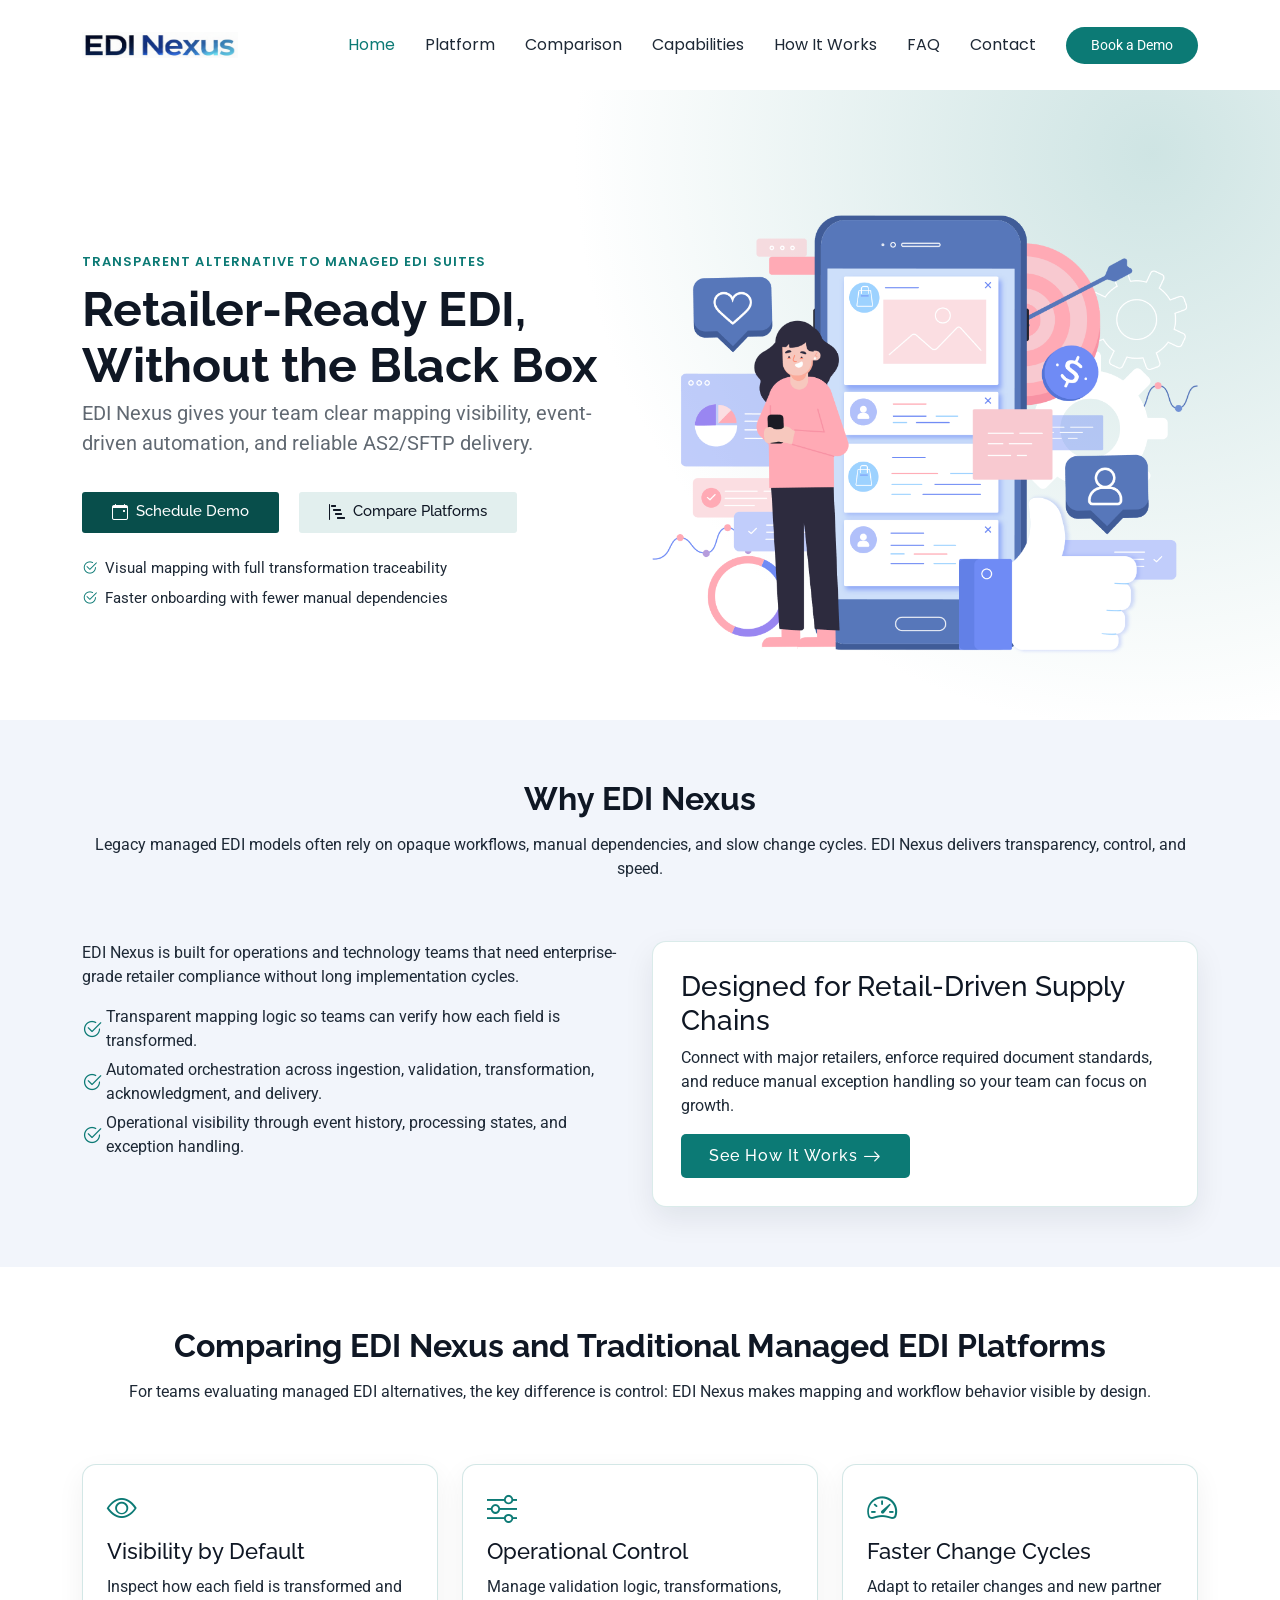
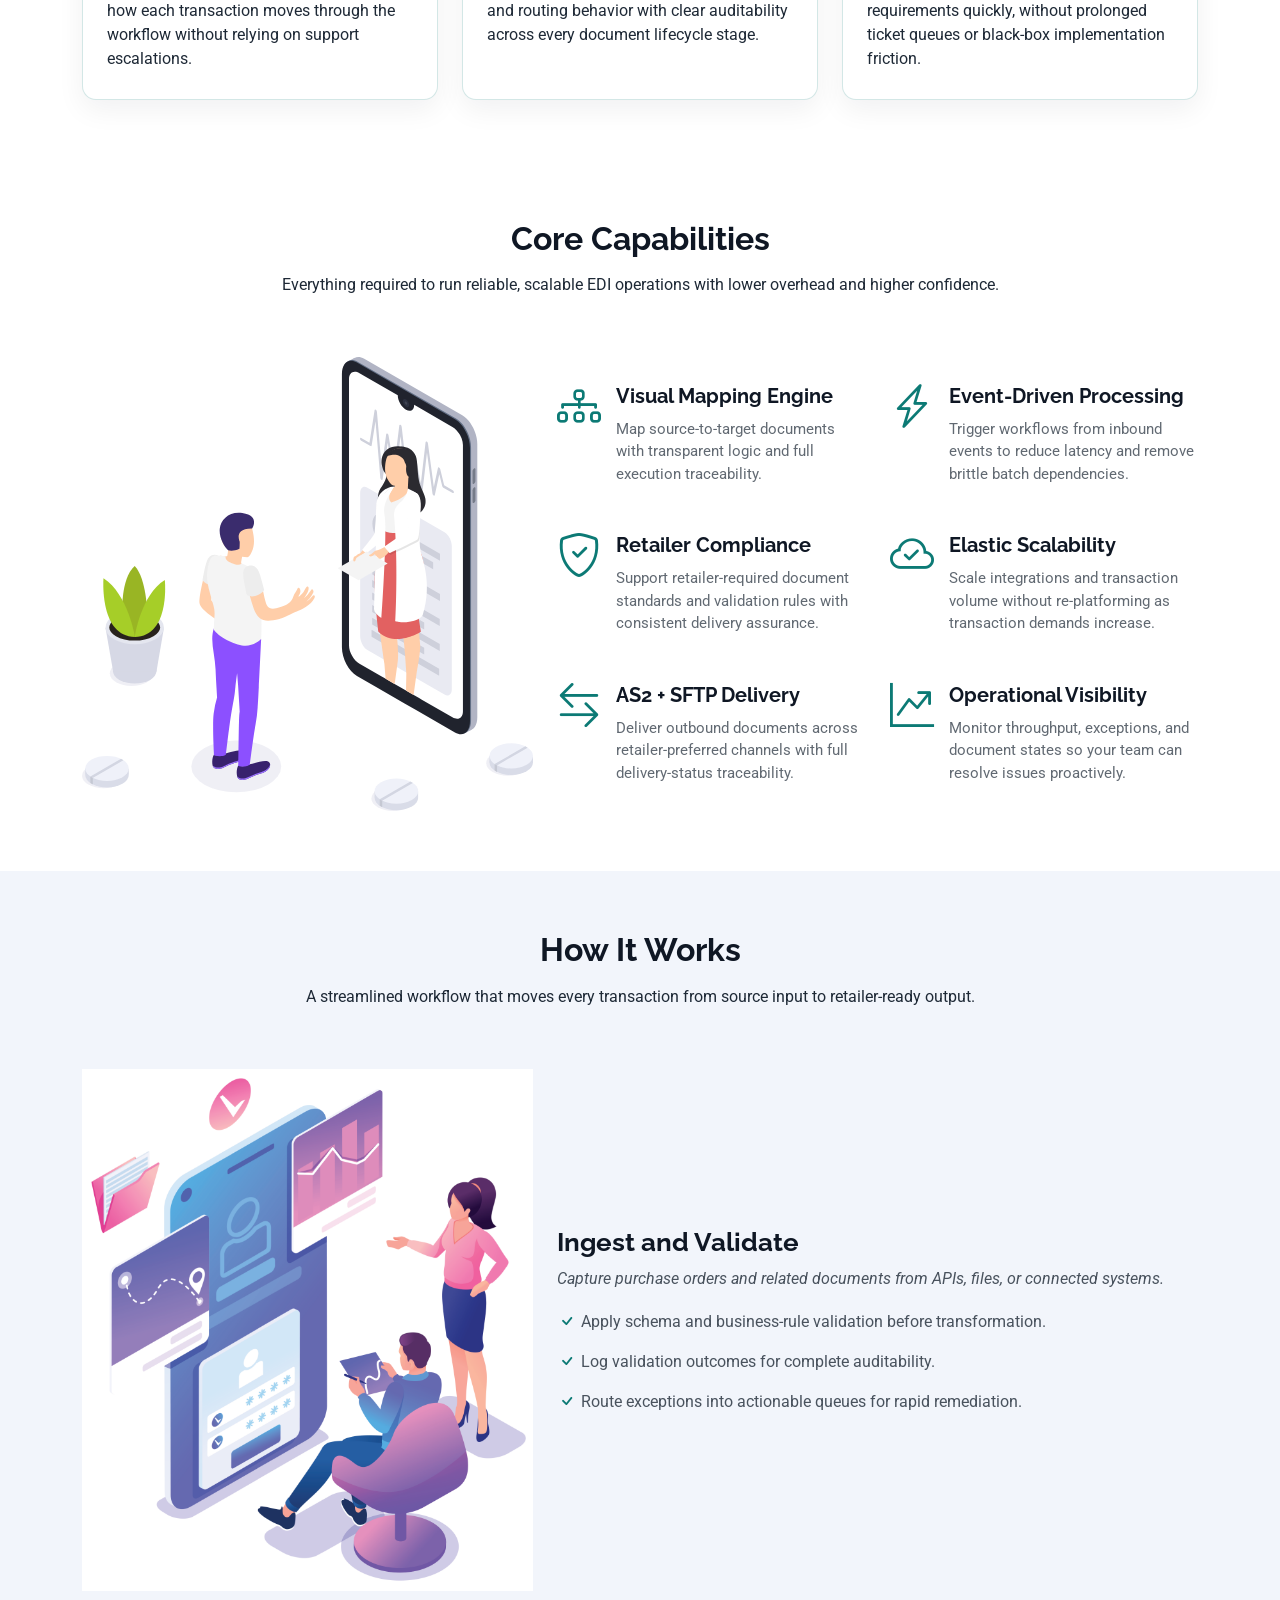
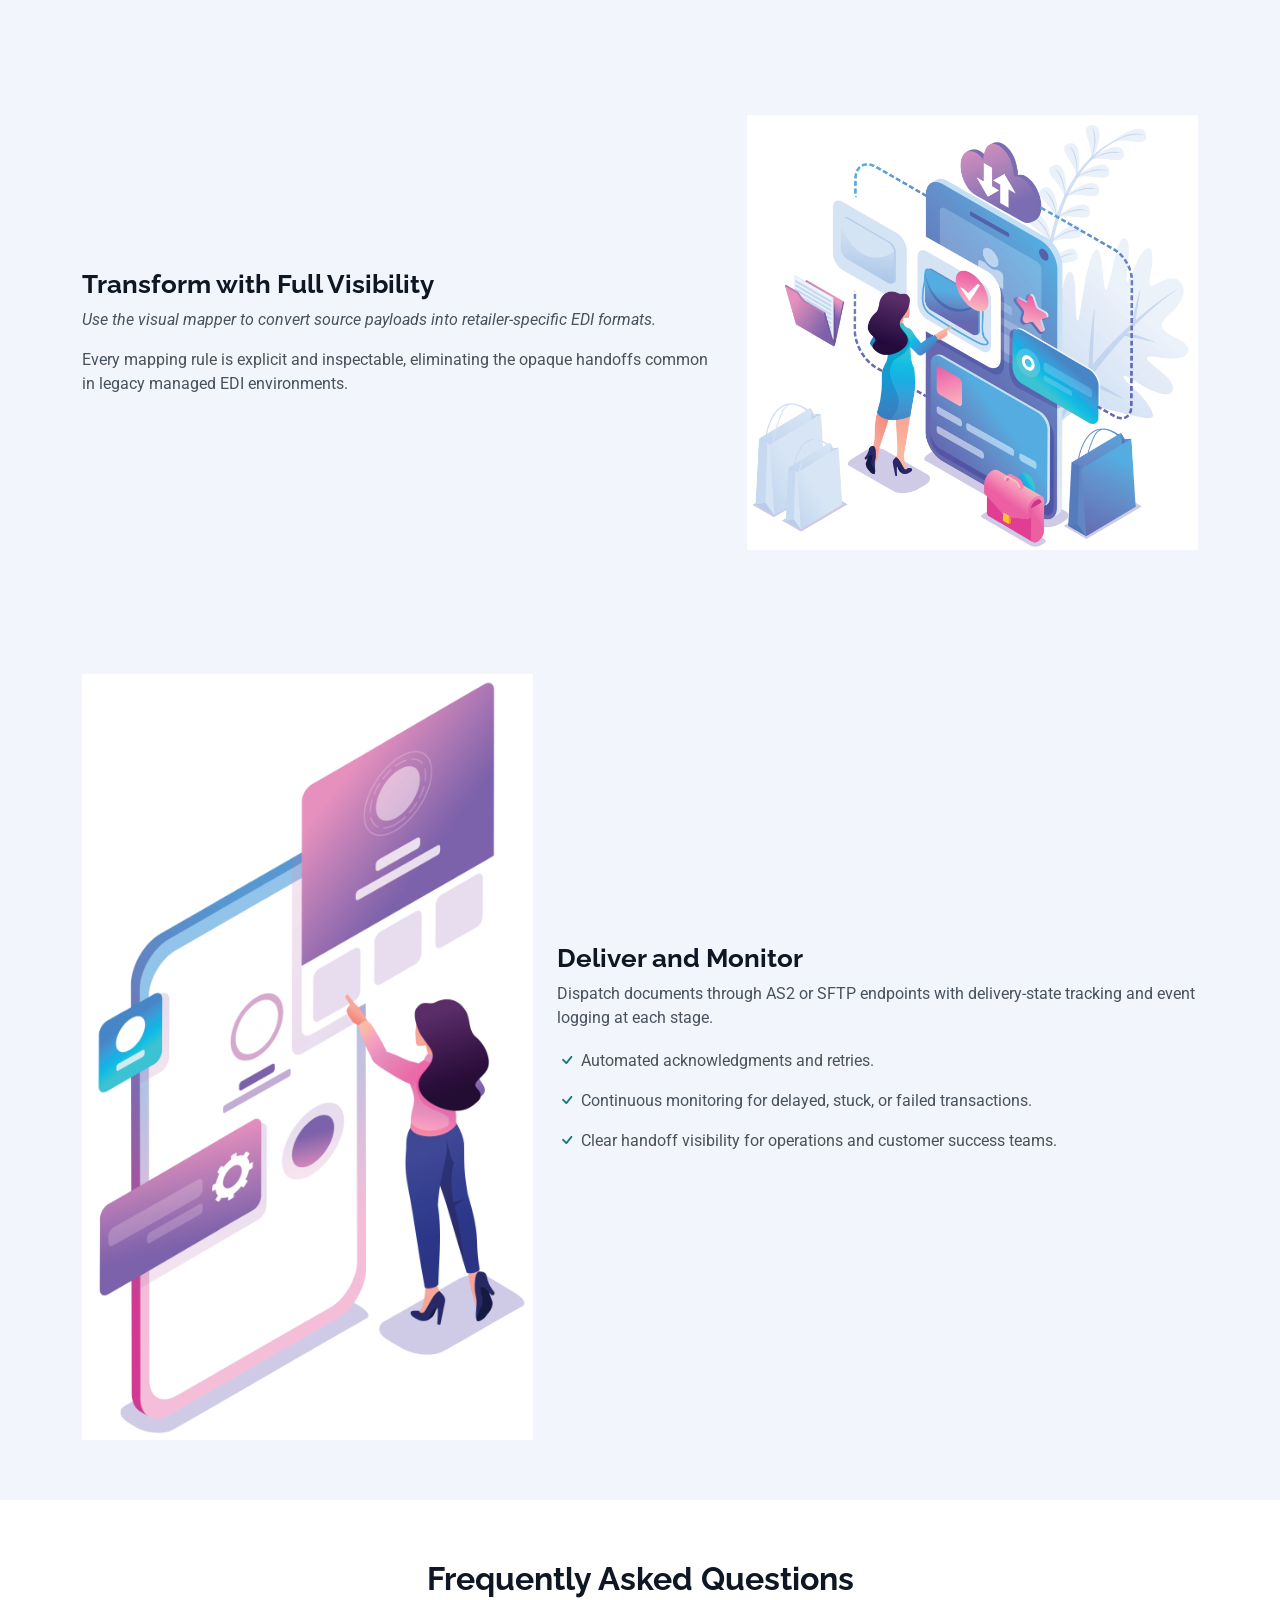
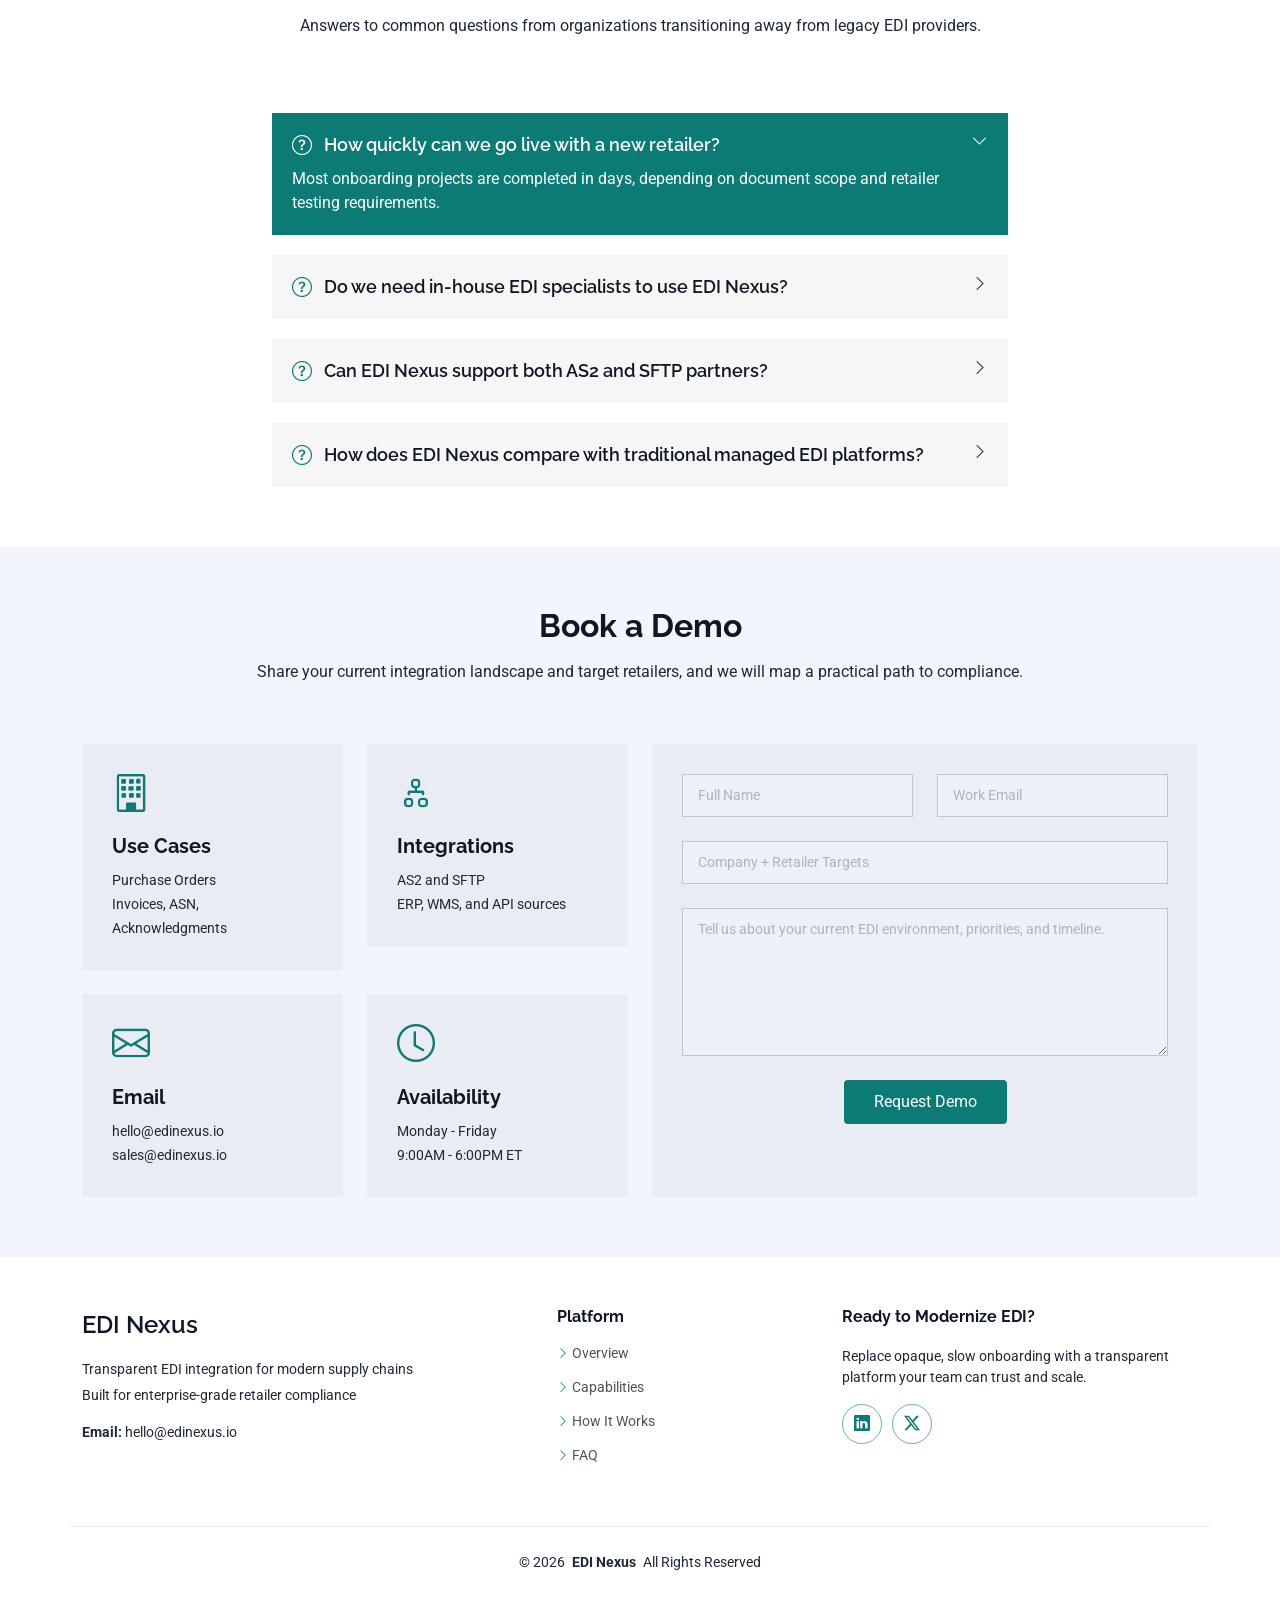
==== index.html @ 025ec258 "init" ====
<!DOCTYPE html>
<html lang="en">

<head>
  <meta charset="utf-8">
  <meta content="width=device-width, initial-scale=1.0" name="viewport">
  <title>EDI Nexus | Transparent EDI Integration Platform</title>
  <meta name="description" content="EDI Nexus is a transparent, event-driven EDI integration platform for teams that need visibility, control, and faster retailer compliance.">
  <meta name="robots" content="index,follow">
  <link rel="canonical" href="https://www.edinexus.io/">
  <link rel="alternate" hreflang="en-US" href="https://www.edinexus.io/">
  <meta name="keywords" content="managed EDI alternative, EDI integration platform, retailer compliance, AS2, SFTP, visual mapping, supply chain automation">
  <meta name="author" content="EDI Nexus">
  <meta property="og:url" content="https://www.edinexus.io/">
  <meta property="og:site_name" content="EDI Nexus">
  <meta property="og:title" content="EDI Nexus | Transparent EDI Integration Platform">
  <meta property="og:description" content="Automate purchase orders, invoices, and acknowledgments with visual mapping, event-driven orchestration, and operational visibility.">
  <meta property="og:type" content="website">
  <meta property="og:locale" content="en_US">
  <meta property="og:image" content="https://www.edinexus.io/assets/img/hero-img.png">
  <meta name="twitter:card" content="summary_large_image">
  <meta name="twitter:title" content="EDI Nexus | Transparent EDI Integration Platform">
  <meta name="twitter:description" content="A transparent, event-driven EDI platform for teams comparing alternatives to managed EDI suites.">
  <meta name="twitter:image" content="https://www.edinexus.io/assets/img/hero-img.png">
  <meta name="theme-color" content="#0c7a75">

  <link href="assets/img/favicon.png" rel="icon">
  <link href="assets/img/apple-touch-icon.png" rel="apple-touch-icon">

  <link href="https://fonts.googleapis.com" rel="preconnect">
  <link href="https://fonts.gstatic.com" rel="preconnect" crossorigin>
  <link href="https://fonts.googleapis.com/css2?family=Roboto:wght@300;400;500;700;900&family=Poppins:wght@400;500;600;700&family=Raleway:wght@500;600;700;800&display=swap" rel="stylesheet">

  <link href="assets/vendor/bootstrap/css/bootstrap.min.css" rel="stylesheet">
  <link href="assets/vendor/bootstrap-icons/bootstrap-icons.css" rel="stylesheet">
  <link href="assets/vendor/aos/aos.css" rel="stylesheet">
  <link href="assets/css/main.css" rel="stylesheet">

  <script type="application/ld+json">
    {
      "@context": "https://schema.org",
      "@graph": [
        {
          "@type": "Organization",
          "@id": "https://www.edinexus.io/#organization",
          "name": "EDI Nexus",
          "url": "https://www.edinexus.io/",
          "logo": "https://www.edinexus.io/assets/img/logo.png"
        },
        {
          "@type": "WebSite",
          "@id": "https://www.edinexus.io/#website",
          "url": "https://www.edinexus.io/",
          "name": "EDI Nexus",
          "publisher": {
            "@id": "https://www.edinexus.io/#organization"
          }
        },
        {
      "@type": "SoftwareApplication",
      "@id": "https://www.edinexus.io/#software",
      "name": "EDI Nexus",
      "applicationCategory": "BusinessApplication",
      "operatingSystem": "Web",
      "description": "A transparent, event-driven EDI integration platform for retailer compliance and supply chain automation.",
      "featureList": [
        "Visual mapping engine",
        "AS2 and SFTP delivery",
        "Event-driven orchestration",
        "Retailer-ready integrations"
      ],
      "url": "https://www.edinexus.io/",
      "publisher": {
        "@id": "https://www.edinexus.io/#organization"
      }
        },
        {
          "@type": "FAQPage",
          "@id": "https://www.edinexus.io/#faq",
          "mainEntity": [
            {
              "@type": "Question",
              "name": "How quickly can we go live with a new retailer?",
              "acceptedAnswer": {
                "@type": "Answer",
                "text": "Most onboarding projects are completed in days, depending on document scope and retailer testing requirements."
              }
            },
            {
              "@type": "Question",
              "name": "Do we need in-house EDI specialists to use EDI Nexus?",
              "acceptedAnswer": {
                "@type": "Answer",
                "text": "No. The visual mapping and workflow model are designed so operations, engineering, and integration teams can collaborate without deep expertise in legacy EDI tooling."
              }
            },
            {
              "@type": "Question",
              "name": "Can EDI Nexus support both AS2 and SFTP partners?",
              "acceptedAnswer": {
                "@type": "Answer",
                "text": "Yes. EDI Nexus supports AS2 and SFTP delivery patterns and provides end-to-end status visibility across transport channels."
              }
            },
            {
              "@type": "Question",
              "name": "How does EDI Nexus compare with traditional managed EDI platforms?",
              "acceptedAnswer": {
                "@type": "Answer",
                "text": "Teams evaluating alternatives to managed EDI suites choose EDI Nexus when they need transparent mapping logic, event-level workflow visibility, and faster operational control."
              }
            }
          ]
        }
      ]
    }
  </script>
</head>

<body class="index-page">

  <header id="header" class="header d-flex align-items-center sticky-top">
    <div class="container-fluid container-xl position-relative d-flex align-items-center">
      <a href="index.html" class="logo d-flex align-items-center me-auto" aria-label="EDI Nexus home">
        <span class="brand-mark" aria-hidden="true">
          <img src="assets/img/logo.png" alt="EDI Nexus logo">
        </span>
        <span class="sitename visually-hidden">EDI Nexus</span>
      </a>

      <nav id="navmenu" class="navmenu" aria-label="Primary navigation">
        <ul>
          <li><a href="#hero" class="active">Home</a></li>
          <li><a href="#about">Platform</a></li>
          <li><a href="#comparison">Comparison</a></li>
          <li><a href="#features">Capabilities</a></li>
          <li><a href="#feature-details">How It Works</a></li>
          <li><a href="#faq">FAQ</a></li>
          <li><a href="#contact">Contact</a></li>
        </ul>
        <i class="mobile-nav-toggle d-xl-none bi bi-list"></i>
      </nav>

      <a class="btn-getstarted" href="#contact">Book a Demo</a>
    </div>
  </header>

  <main class="main">

    <section id="hero" class="hero section">
      <div class="container">
        <div class="row gy-4 align-items-center">
          <div class="col-lg-6 order-lg-last hero-img" data-aos="zoom-out" data-aos-delay="100">
            <img src="assets/img/hero-img.png" class="img-fluid animated" alt="Dashboard view of EDI integration workflows" fetchpriority="high" decoding="async">
          </div>
          <div class="col-lg-6 d-flex flex-column justify-content-center text-center text-md-start" data-aos="fade-in">
            <span class="hero-kicker">Transparent Alternative to Managed EDI Suites</span>
            <h1>Retailer-Ready EDI, Without the Black Box</h1>
            <p>EDI Nexus gives your team clear mapping visibility, event-driven automation, and reliable AS2/SFTP delivery.</p>
            <div class="d-flex mt-4 justify-content-center justify-content-md-start hero-cta-group">
              <a href="#contact" class="download-btn"><i class="bi bi-calendar-event"></i><span>Schedule Demo</span></a>
              <a href="#comparison" class="download-btn secondary-btn"><i class="bi bi-bar-chart-steps"></i><span>Compare Platforms</span></a>
            </div>
            <ul class="hero-proof mt-4">
              <li><i class="bi bi-check2-circle"></i> Visual mapping with full transformation traceability</li>
              <li><i class="bi bi-check2-circle"></i> Faster onboarding with fewer manual dependencies</li>
            </ul>
          </div>
        </div>
      </div>
    </section>

    <section id="about" class="about section light-background">
      <div class="container section-title" data-aos="fade-up">
        <h2>Why EDI Nexus</h2>
        <p>Legacy managed EDI models often rely on opaque workflows, manual dependencies, and slow change cycles. EDI Nexus delivers transparency, control, and speed.</p>
      </div>

      <div class="container">
        <div class="row gy-4">
          <div class="col-lg-6 content" data-aos="fade-up" data-aos-delay="100">
            <p>
              EDI Nexus is built for operations and technology teams that need enterprise-grade retailer compliance without long implementation cycles.
            </p>
            <ul>
              <li><i class="bi bi-check2-circle"></i> <span>Transparent mapping logic so teams can verify how each field is transformed.</span></li>
              <li><i class="bi bi-check2-circle"></i> <span>Automated orchestration across ingestion, validation, transformation, acknowledgment, and delivery.</span></li>
              <li><i class="bi bi-check2-circle"></i> <span>Operational visibility through event history, processing states, and exception handling.</span></li>
            </ul>
          </div>

          <div class="col-lg-6" data-aos="fade-up" data-aos-delay="200">
            <div class="about-card">
              <h3>Designed for Retail-Driven Supply Chains</h3>
              <p>Connect with major retailers, enforce required document standards, and reduce manual exception handling so your team can focus on growth.</p>
              <a href="#feature-details" class="read-more"><span>See How It Works</span><i class="bi bi-arrow-right"></i></a>
            </div>
          </div>
        </div>
      </div>
    </section>

    <section id="comparison" class="comparison section">
      <div class="container section-title" data-aos="fade-up">
        <h2>Comparing EDI Nexus and Traditional Managed EDI Platforms</h2>
        <p>For teams evaluating managed EDI alternatives, the key difference is control: EDI Nexus makes mapping and workflow behavior visible by design.</p>
      </div>

      <div class="container">
        <div class="row g-4">
          <div class="col-lg-4" data-aos="fade-up" data-aos-delay="100">
            <div class="comparison-card">
              <i class="bi bi-eye"></i>
              <h3>Visibility by Default</h3>
              <p>Inspect how each field is transformed and how each transaction moves through the workflow without relying on support escalations.</p>
            </div>
          </div>
          <div class="col-lg-4" data-aos="fade-up" data-aos-delay="200">
            <div class="comparison-card">
              <i class="bi bi-sliders"></i>
              <h3>Operational Control</h3>
              <p>Manage validation logic, transformations, and routing behavior with clear auditability across every document lifecycle stage.</p>
            </div>
          </div>
          <div class="col-lg-4" data-aos="fade-up" data-aos-delay="300">
            <div class="comparison-card">
              <i class="bi bi-speedometer2"></i>
              <h3>Faster Change Cycles</h3>
              <p>Adapt to retailer changes and new partner requirements quickly, without prolonged ticket queues or black-box implementation friction.</p>
            </div>
          </div>
        </div>
      </div>
    </section>

    <section id="features" class="features section">
      <div class="container section-title" data-aos="fade-up">
        <h2>Core Capabilities</h2>
        <p>Everything required to run reliable, scalable EDI operations with lower overhead and higher confidence.</p>
      </div>

      <div class="container">
        <div class="row gy-5">
          <div class="col-xl-5 d-flex align-items-center" data-aos="fade-up" data-aos-delay="100">
            <img src="assets/img/features.svg" class="img-fluid" alt="Illustration of connected EDI systems" loading="lazy" decoding="async">
          </div>

          <div class="col-xl-7 d-flex" data-aos="fade-up" data-aos-delay="200">
            <div class="row align-self-center gy-5">
              <div class="col-md-6 icon-box">
                <i class="bi bi-diagram-3"></i>
                <div>
                  <h4>Visual Mapping Engine</h4>
                  <p>Map source-to-target documents with transparent logic and full execution traceability.</p>
                </div>
              </div>

              <div class="col-md-6 icon-box">
                <i class="bi bi-lightning-charge"></i>
                <div>
                  <h4>Event-Driven Processing</h4>
                  <p>Trigger workflows from inbound events to reduce latency and remove brittle batch dependencies.</p>
                </div>
              </div>

              <div class="col-md-6 icon-box">
                <i class="bi bi-shield-check"></i>
                <div>
                  <h4>Retailer Compliance</h4>
                  <p>Support retailer-required document standards and validation rules with consistent delivery assurance.</p>
                </div>
              </div>

              <div class="col-md-6 icon-box">
                <i class="bi bi-cloud-check"></i>
                <div>
                  <h4>Elastic Scalability</h4>
                  <p>Scale integrations and transaction volume without re-platforming as transaction demands increase.</p>
                </div>
              </div>

              <div class="col-md-6 icon-box">
                <i class="bi bi-arrow-left-right"></i>
                <div>
                  <h4>AS2 + SFTP Delivery</h4>
                  <p>Deliver outbound documents across retailer-preferred channels with full delivery-status traceability.</p>
                </div>
              </div>

              <div class="col-md-6 icon-box">
                <i class="bi bi-graph-up-arrow"></i>
                <div>
                  <h4>Operational Visibility</h4>
                  <p>Monitor throughput, exceptions, and document states so your team can resolve issues proactively.</p>
                </div>
              </div>
            </div>
          </div>
        </div>
      </div>
    </section>

    <section id="feature-details" class="feature-details section light-background">
      <div class="container section-title" data-aos="fade-up">
        <h2>How It Works</h2>
        <p>A streamlined workflow that moves every transaction from source input to retailer-ready output.</p>
      </div>

      <div class="container">
        <div class="row gy-4 align-items-center features-item">
          <div class="col-md-5 d-flex align-items-center" data-aos="zoom-out" data-aos-delay="100">
            <img src="assets/img/features-1.png" class="img-fluid" alt="Data ingestion flow" loading="lazy" decoding="async">
          </div>
          <div class="col-md-7" data-aos="fade-up" data-aos-delay="100">
            <h3>Ingest and Validate</h3>
            <p class="fst-italic">Capture purchase orders and related documents from APIs, files, or connected systems.</p>
            <ul>
              <li><i class="bi bi-check"></i><span> Apply schema and business-rule validation before transformation.</span></li>
              <li><i class="bi bi-check"></i><span> Log validation outcomes for complete auditability.</span></li>
              <li><i class="bi bi-check"></i><span> Route exceptions into actionable queues for rapid remediation.</span></li>
            </ul>
          </div>
        </div>

        <div class="row gy-4 align-items-center features-item">
          <div class="col-md-5 order-1 order-md-2 d-flex align-items-center" data-aos="zoom-out" data-aos-delay="200">
            <img src="assets/img/features-2.png" class="img-fluid" alt="Visual document mapping" loading="lazy" decoding="async">
          </div>
          <div class="col-md-7 order-2 order-md-1" data-aos="fade-up" data-aos-delay="200">
            <h3>Transform with Full Visibility</h3>
            <p class="fst-italic">Use the visual mapper to convert source payloads into retailer-specific EDI formats.</p>
            <p>Every mapping rule is explicit and inspectable, eliminating the opaque handoffs common in legacy managed EDI environments.</p>
          </div>
        </div>

        <div class="row gy-4 align-items-center features-item">
          <div class="col-md-5 d-flex align-items-center" data-aos="zoom-out">
            <img src="assets/img/features-3.png" class="img-fluid" alt="Automated document delivery" loading="lazy" decoding="async">
          </div>
          <div class="col-md-7" data-aos="fade-up">
            <h3>Deliver and Monitor</h3>
            <p>Dispatch documents through AS2 or SFTP endpoints with delivery-state tracking and event logging at each stage.</p>
            <ul>
              <li><i class="bi bi-check"></i> <span>Automated acknowledgments and retries.</span></li>
              <li><i class="bi bi-check"></i><span> Continuous monitoring for delayed, stuck, or failed transactions.</span></li>
              <li><i class="bi bi-check"></i> <span>Clear handoff visibility for operations and customer success teams.</span></li>
            </ul>
          </div>
        </div>
      </div>
    </section>

    <section id="faq" class="faq section">
      <div class="container section-title" data-aos="fade-up">
        <h2>Frequently Asked Questions</h2>
                  <p>Answers to common questions from organizations transitioning away from legacy EDI providers.</p>
      </div>

      <div class="container">
        <div class="row justify-content-center">
          <div class="col-lg-8">
            <div class="faq-container">
              <div class="faq-item faq-active" data-aos="fade-up" data-aos-delay="200">
                <i class="faq-icon bi bi-question-circle"></i>
                <h3>How quickly can we go live with a new retailer?</h3>
                <div class="faq-content">
                  <p>Most onboarding projects are completed in days, depending on document scope and retailer testing requirements.</p>
                </div>
                <i class="faq-toggle bi bi-chevron-right"></i>
              </div>

              <div class="faq-item" data-aos="fade-up" data-aos-delay="300">
                <i class="faq-icon bi bi-question-circle"></i>
                <h3>Do we need in-house EDI specialists to use EDI Nexus?</h3>
                <div class="faq-content">
                  <p>No. The visual mapping and workflow model are designed so operations, engineering, and integration teams can collaborate without deep expertise in legacy EDI tooling.</p>
                </div>
                <i class="faq-toggle bi bi-chevron-right"></i>
              </div>

              <div class="faq-item" data-aos="fade-up" data-aos-delay="400">
                <i class="faq-icon bi bi-question-circle"></i>
                <h3>Can EDI Nexus support both AS2 and SFTP partners?</h3>
                <div class="faq-content">
                  <p>Yes. EDI Nexus supports AS2 and SFTP delivery patterns and provides end-to-end status visibility across transport channels.</p>
                </div>
                <i class="faq-toggle bi bi-chevron-right"></i>
              </div>

              <div class="faq-item" data-aos="fade-up" data-aos-delay="500">
                <i class="faq-icon bi bi-question-circle"></i>
                <h3>How does EDI Nexus compare with traditional managed EDI platforms?</h3>
                <div class="faq-content">
                  <p>Teams evaluating alternatives to managed EDI suites choose EDI Nexus when they need transparent mapping logic, event-level workflow visibility, and faster operational control.</p>
                </div>
                <i class="faq-toggle bi bi-chevron-right"></i>
              </div>
            </div>
          </div>
        </div>
      </div>
    </section>

    <section id="contact" class="contact section light-background">
      <div class="container section-title" data-aos="fade-up">
        <h2>Book a Demo</h2>
        <p>Share your current integration landscape and target retailers, and we will map a practical path to compliance.</p>
      </div>

      <div class="container" data-aos="fade-up" data-aos-delay="100">
        <div class="row gy-4">
          <div class="col-lg-6">
            <div class="row gy-4">
              <div class="col-md-6">
                <div class="info-item" data-aos="fade" data-aos-delay="200">
                  <i class="bi bi-building"></i>
                  <h3>Use Cases</h3>
                  <p>Purchase Orders</p>
                  <p>Invoices, ASN, Acknowledgments</p>
                </div>
              </div>

              <div class="col-md-6">
                <div class="info-item" data-aos="fade" data-aos-delay="300">
                  <i class="bi bi-diagram-2"></i>
                  <h3>Integrations</h3>
                  <p>AS2 and SFTP</p>
                  <p>ERP, WMS, and API sources</p>
                </div>
              </div>

              <div class="col-md-6">
                <div class="info-item" data-aos="fade" data-aos-delay="400">
                  <i class="bi bi-envelope"></i>
                  <h3>Email</h3>
                  <p>hello@edinexus.io</p>
                  <p>sales@edinexus.io</p>
                </div>
              </div>

              <div class="col-md-6">
                <div class="info-item" data-aos="fade" data-aos-delay="500">
                  <i class="bi bi-clock"></i>
                  <h3>Availability</h3>
                  <p>Monday - Friday</p>
                  <p>9:00AM - 6:00PM ET</p>
                </div>
              </div>
            </div>
          </div>

          <div class="col-lg-6">
            <form action="forms/contact.php" method="post" class="php-email-form" data-aos="fade-up" data-aos-delay="200">
              <div class="row gy-4">
                <div class="col-md-6">
                  <input type="text" name="name" class="form-control" placeholder="Full Name" required>
                </div>

                <div class="col-md-6">
                  <input type="email" class="form-control" name="email" placeholder="Work Email" required>
                </div>

                <div class="col-12">
                  <input type="text" class="form-control" name="subject" placeholder="Company + Retailer Targets" required>
                </div>

                <div class="col-12">
                  <textarea class="form-control" name="message" rows="6" placeholder="Tell us about your current EDI environment, priorities, and timeline." required></textarea>
                </div>

                <div class="col-12 text-center">
                  <div class="loading">Loading</div>
                  <div class="error-message"></div>
                  <div class="sent-message">Your request has been submitted. A member of our team will follow up shortly.</div>
                  <button type="submit">Request Demo</button>
                </div>
              </div>
            </form>
          </div>
        </div>
      </div>
    </section>

  </main>

  <footer id="footer" class="footer">
    <div class="container footer-top">
      <div class="row gy-4">
        <div class="col-lg-5 col-md-6 footer-about">
          <a href="index.html" class="d-flex align-items-center">
            <span class="sitename">EDI Nexus</span>
          </a>
          <div class="footer-contact pt-3">
            <p>Transparent EDI integration for modern supply chains</p>
            <p>Built for enterprise-grade retailer compliance</p>
            <p class="mt-3"><strong>Email:</strong> <span>hello@edinexus.io</span></p>
          </div>
        </div>

        <div class="col-lg-3 col-md-3 footer-links">
          <h4>Platform</h4>
          <ul>
            <li><i class="bi bi-chevron-right"></i> <a href="#about">Overview</a></li>
            <li><i class="bi bi-chevron-right"></i> <a href="#features">Capabilities</a></li>
            <li><i class="bi bi-chevron-right"></i> <a href="#feature-details">How It Works</a></li>
            <li><i class="bi bi-chevron-right"></i> <a href="#faq">FAQ</a></li>
          </ul>
        </div>

        <div class="col-lg-4 col-md-12">
          <h4>Ready to Modernize EDI?</h4>
          <p>Replace opaque, slow onboarding with a transparent platform your team can trust and scale.</p>
          <div class="social-links d-flex">
            <a href="#" aria-label="LinkedIn"><i class="bi bi-linkedin"></i></a>
            <a href="#" aria-label="X"><i class="bi bi-twitter-x"></i></a>
          </div>
        </div>
      </div>
    </div>

    <div class="container copyright text-center mt-4">
      <p>&copy; <span>2026</span> <strong class="px-1 sitename">EDI Nexus</strong> <span>All Rights Reserved</span></p>
    </div>
  </footer>

  <a href="#" id="scroll-top" class="scroll-top d-flex align-items-center justify-content-center" aria-label="Scroll to top"><i class="bi bi-arrow-up-short"></i></a>
  <div id="preloader"></div>

  <script src="assets/vendor/bootstrap/js/bootstrap.bundle.min.js"></script>
  <script src="assets/vendor/php-email-form/validate.js"></script>
  <script src="assets/vendor/aos/aos.js"></script>
  <script src="assets/js/main.js"></script>

</body>

</html>
---- assets/css/main.css ----
/**
* Template Name: Appland
* Template URL: https://bootstrapmade.com/free-bootstrap-app-landing-page-template/
* Updated: Aug 07 2024 with Bootstrap v5.3.3
* Author: BootstrapMade.com
* License: https://bootstrapmade.com/license/
*/

/*--------------------------------------------------------------
# Font & Color Variables
# Help: https://bootstrapmade.com/color-system/
--------------------------------------------------------------*/
/* Fonts */
:root {
  --default-font: "Roboto",  system-ui, -apple-system, "Segoe UI", Roboto, "Helvetica Neue", Arial, "Noto Sans", "Liberation Sans", sans-serif, "Apple Color Emoji", "Segoe UI Emoji", "Segoe UI Symbol", "Noto Color Emoji";
  --heading-font: "Raleway",  sans-serif;
  --nav-font: "Poppins",  sans-serif;
}

/* Global Colors - The following color variables are used throughout the website. Updating them here will change the color scheme of the entire website */
:root { 
  --background-color: #ffffff; /* Background color for the entire website, including individual sections */
  --default-color: #1e2936; /* Default color used for the majority of the text content across the entire website */
  --heading-color: #0f1724; /* Color for headings, subheadings and title throughout the website */
  --accent-color: #0c7a75; /* Accent color that represents your brand on the website. It's used for buttons, links, and other elements that need to stand out */
  --surface-color: #ffffff; /* The surface color is used as a background of boxed elements within sections, such as cards, icon boxes, or other elements that require a visual separation from the global background. */
  --contrast-color: #ffffff; /* Contrast color for text, ensuring readability against backgrounds of accent, heading, or default colors. */
}

/* Nav Menu Colors - The following color variables are used specifically for the navigation menu. They are separate from the global colors to allow for more customization options */
:root {
  --nav-color: #1e2936;  /* The default color of the main navmenu links */
  --nav-hover-color: #0c7a75; /* Applied to main navmenu links when they are hovered over or active */
  --nav-mobile-background-color: #ffffff; /* Used as the background color for mobile navigation menu */
  --nav-dropdown-background-color: #ffffff; /* Used as the background color for dropdown items that appear when hovering over primary navigation items */
  --nav-dropdown-color: #1e2936; /* Used for navigation links of the dropdown items in the navigation menu. */
  --nav-dropdown-hover-color: #0c7a75; /* Similar to --nav-hover-color, this color is applied to dropdown navigation links when they are hovered over. */
}

/* Color Presets - These classes override global colors when applied to any section or element, providing reuse of the sam color scheme. */

.light-background {
  --background-color: #f2f5fb;
  --surface-color: #ffffff;
}

.dark-background {
  --background-color: #060606;
  --default-color: #ffffff;
  --heading-color: #ffffff;
  --surface-color: #252525;
  --contrast-color: #ffffff;
}

/* Smooth scroll */
:root {
  scroll-behavior: smooth;
}

/*--------------------------------------------------------------
# General Styling & Shared Classes
--------------------------------------------------------------*/
body {
  color: var(--default-color);
  background-color: var(--background-color);
  font-family: var(--default-font);
}

a {
  color: var(--accent-color);
  text-decoration: none;
  transition: 0.3s;
}

a:hover {
  color: color-mix(in srgb, var(--accent-color), transparent 25%);
  text-decoration: none;
}

h1,
h2,
h3,
h4,
h5,
h6 {
  color: var(--heading-color);
  font-family: var(--heading-font);
}

/* PHP Email Form Messages
------------------------------*/
.php-email-form .error-message {
  display: none;
  background: #df1529;
  color: #ffffff;
  text-align: left;
  padding: 15px;
  margin-bottom: 24px;
  font-weight: 600;
}

.php-email-form .sent-message {
  display: none;
  color: #ffffff;
  background: #059652;
  text-align: center;
  padding: 15px;
  margin-bottom: 24px;
  font-weight: 600;
}

.php-email-form .loading {
  display: none;
  background: var(--surface-color);
  text-align: center;
  padding: 15px;
  margin-bottom: 24px;
}

.php-email-form .loading:before {
  content: "";
  display: inline-block;
  border-radius: 50%;
  width: 24px;
  height: 24px;
  margin: 0 10px -6px 0;
  border: 3px solid var(--accent-color);
  border-top-color: var(--surface-color);
  animation: php-email-form-loading 1s linear infinite;
}

@keyframes php-email-form-loading {
  0% {
    transform: rotate(0deg);
  }

  100% {
    transform: rotate(360deg);
  }
}

/*--------------------------------------------------------------
# Global Header
--------------------------------------------------------------*/
.header {
  color: var(--default-color);
  background-color: var(--background-color);
  padding: 15px 0;
  transition: all 0.5s;
  z-index: 997;
}

.header .logo {
  line-height: 1;
  display: flex;
  align-items: center;
}

.header .logo img {
  display: block;
  width: auto;
  height: 26px;
  max-height: 26px;
  object-fit: contain;
  object-position: left center;
}

.header .logo h1 {
  font-size: 30px;
  margin: 0;
  font-weight: 400;
  color: var(--heading-color);
}

.header .btn-getstarted,
.header .btn-getstarted:focus {
  color: var(--contrast-color);
  background: var(--accent-color);
  font-size: 14px;
  padding: 8px 25px;
  margin: 0 0 0 30px;
  border-radius: 50px;
  transition: 0.3s;
}

.header .btn-getstarted:hover,
.header .btn-getstarted:focus:hover {
  color: var(--contrast-color);
  background: color-mix(in srgb, var(--accent-color), transparent 15%);
}

.header .logo .brand-mark {
  display: block;
  line-height: 0;
}

@media (max-width: 1200px) {
  .header .logo {
    order: 1;
  }

  .header .btn-getstarted {
    order: 2;
    margin: 0 15px 0 0;
    padding: 6px 15px;
  }

  .header .logo .brand-mark {
    line-height: 0;
  }

  .header .logo img {
    height: 24px;
    max-height: 24px;
  }

  .header .navmenu {
    order: 3;
  }
}

.scrolled .header {
  box-shadow: 0px 0 18px rgba(0, 0, 0, 0.1);
}

/*--------------------------------------------------------------
# Navigation Menu
--------------------------------------------------------------*/
/* Navmenu - Desktop */
@media (min-width: 1200px) {
  .navmenu {
    padding: 0;
  }

  .navmenu ul {
    margin: 0;
    padding: 0;
    display: flex;
    list-style: none;
    align-items: center;
  }

  .navmenu li {
    position: relative;
  }

  .navmenu a,
  .navmenu a:focus {
    color: var(--nav-color);
    padding: 18px 15px;
    font-size: 16px;
    font-family: var(--nav-font);
    font-weight: 400;
    display: flex;
    align-items: center;
    justify-content: space-between;
    white-space: nowrap;
    transition: 0.3s;
  }

  .navmenu a i,
  .navmenu a:focus i {
    font-size: 12px;
    line-height: 0;
    margin-left: 5px;
    transition: 0.3s;
  }

  .navmenu li:last-child a {
    padding-right: 0;
  }

  .navmenu li:hover>a,
  .navmenu .active,
  .navmenu .active:focus {
    color: var(--nav-hover-color);
  }

  .navmenu .dropdown ul {
    margin: 0;
    padding: 10px 0;
    background: var(--nav-dropdown-background-color);
    display: block;
    position: absolute;
    visibility: hidden;
    left: 14px;
    top: 130%;
    opacity: 0;
    transition: 0.3s;
    border-radius: 4px;
    z-index: 99;
    box-shadow: 0px 0px 30px rgba(0, 0, 0, 0.1);
  }

  .navmenu .dropdown ul li {
    min-width: 200px;
  }

  .navmenu .dropdown ul a {
    padding: 10px 20px;
    font-size: 15px;
    text-transform: none;
    color: var(--nav-dropdown-color);
  }

  .navmenu .dropdown ul a i {
    font-size: 12px;
  }

  .navmenu .dropdown ul a:hover,
  .navmenu .dropdown ul .active:hover,
  .navmenu .dropdown ul li:hover>a {
    color: var(--nav-dropdown-hover-color);
  }

  .navmenu .dropdown:hover>ul {
    opacity: 1;
    top: 100%;
    visibility: visible;
  }

  .navmenu .dropdown .dropdown ul {
    top: 0;
    left: -90%;
    visibility: hidden;
  }

  .navmenu .dropdown .dropdown:hover>ul {
    opacity: 1;
    top: 0;
    left: -100%;
    visibility: visible;
  }
}

/* Navmenu - Mobile */
@media (max-width: 1199px) {
  .mobile-nav-toggle {
    color: var(--nav-color);
    font-size: 28px;
    line-height: 0;
    margin-right: 10px;
    cursor: pointer;
    transition: color 0.3s;
  }

  .navmenu {
    padding: 0;
    z-index: 9997;
  }

  .navmenu ul {
    display: none;
    list-style: none;
    position: absolute;
    inset: 60px 20px 20px 20px;
    padding: 10px 0;
    margin: 0;
    border-radius: 6px;
    background-color: var(--nav-mobile-background-color);
    overflow-y: auto;
    transition: 0.3s;
    z-index: 9998;
    box-shadow: 0px 0px 30px rgba(0, 0, 0, 0.1);
  }

  .navmenu a,
  .navmenu a:focus {
    color: var(--nav-dropdown-color);
    padding: 10px 20px;
    font-family: var(--nav-font);
    font-size: 17px;
    font-weight: 500;
    display: flex;
    align-items: center;
    justify-content: space-between;
    white-space: nowrap;
    transition: 0.3s;
  }

  .navmenu a i,
  .navmenu a:focus i {
    font-size: 12px;
    line-height: 0;
    margin-left: 5px;
    width: 30px;
    height: 30px;
    display: flex;
    align-items: center;
    justify-content: center;
    border-radius: 50%;
    transition: 0.3s;
    background-color: color-mix(in srgb, var(--accent-color), transparent 90%);
  }

  .navmenu a i:hover,
  .navmenu a:focus i:hover {
    background-color: var(--accent-color);
    color: var(--contrast-color);
  }

  .navmenu a:hover,
  .navmenu .active,
  .navmenu .active:focus {
    color: var(--nav-dropdown-hover-color);
  }

  .navmenu .active i,
  .navmenu .active:focus i {
    background-color: var(--accent-color);
    color: var(--contrast-color);
    transform: rotate(180deg);
  }

  .navmenu .dropdown ul {
    position: static;
    display: none;
    z-index: 99;
    padding: 10px 0;
    margin: 10px 20px;
    background-color: var(--nav-dropdown-background-color);
    border: 1px solid color-mix(in srgb, var(--default-color), transparent 90%);
    box-shadow: none;
    transition: all 0.5s ease-in-out;
  }

  .navmenu .dropdown ul ul {
    background-color: rgba(33, 37, 41, 0.1);
  }

  .navmenu .dropdown>.dropdown-active {
    display: block;
    background-color: rgba(33, 37, 41, 0.03);
  }

  .mobile-nav-active {
    overflow: hidden;
  }

  .mobile-nav-active .mobile-nav-toggle {
    color: #fff;
    position: absolute;
    font-size: 32px;
    top: 15px;
    right: 15px;
    margin-right: 0;
    z-index: 9999;
  }

  .mobile-nav-active .navmenu {
    position: fixed;
    overflow: hidden;
    inset: 0;
    background: rgba(33, 37, 41, 0.8);
    transition: 0.3s;
  }

  .mobile-nav-active .navmenu>ul {
    display: block;
  }
}

/*--------------------------------------------------------------
# Global Footer
--------------------------------------------------------------*/
.footer {
  color: var(--default-color);
  background-color: var(--background-color);
  font-size: 14px;
  position: relative;
}

.footer .footer-newsletter {
  background-color: color-mix(in srgb, var(--default-color), transparent 97%);
  padding: 50px 0;
}

.footer .footer-newsletter h4 {
  font-size: 24px;
}

.footer .footer-newsletter .newsletter-form {
  margin-top: 30px;
  margin-bottom: 15px;
  padding: 6px 8px;
  position: relative;
  border-radius: 4px;
  background-color: var(--surface-color);
  border: 1px solid color-mix(in srgb, var(--default-color), transparent 90%);
  box-shadow: 0px 2px 25px rgba(0, 0, 0, 0.1);
  display: flex;
  transition: 0.3s;
  border-radius: 50px;
}

.footer .footer-newsletter .newsletter-form:focus-within {
  border-color: var(--accent-color);
}

.footer .footer-newsletter .newsletter-form input[type=email] {
  border: 0;
  padding: 4px;
  width: 100%;
  background-color: var(--surface-color);
  color: var(--default-color);
}

.footer .footer-newsletter .newsletter-form input[type=email]:focus-visible {
  outline: none;
}

.footer .footer-newsletter .newsletter-form input[type=submit] {
  border: 0;
  font-size: 16px;
  padding: 0 20px;
  margin: -7px -8px -7px 0;
  background: var(--accent-color);
  color: var(--contrast-color);
  transition: 0.3s;
  border-radius: 50px;
}

.footer .footer-newsletter .newsletter-form input[type=submit]:hover {
  background: color-mix(in srgb, var(--accent-color), transparent 20%);
}

.footer .footer-top {
  padding-top: 50px;
}

.footer .social-links a {
  display: flex;
  align-items: center;
  justify-content: center;
  width: 40px;
  height: 40px;
  border-radius: 50%;
  border: 1px solid color-mix(in srgb, var(--default-color), transparent 50%);
  font-size: 16px;
  color: color-mix(in srgb, var(--default-color), transparent 20%);
  margin-right: 10px;
  transition: 0.3s;
}

.footer .social-links a:hover {
  color: var(--accent-color);
  border-color: var(--accent-color);
}

.footer h4 {
  font-size: 16px;
  font-weight: bold;
  position: relative;
  padding-bottom: 12px;
}

.footer .footer-links {
  margin-bottom: 30px;
}

.footer .footer-links ul {
  list-style: none;
  padding: 0;
  margin: 0;
}

.footer .footer-links ul i {
  margin-right: 3px;
  font-size: 12px;
  line-height: 0;
  color: var(--accent-color);
}

.footer .footer-links ul li {
  padding: 10px 0;
  display: flex;
  align-items: center;
}

.footer .footer-links ul li:first-child {
  padding-top: 0;
}

.footer .footer-links ul a {
  display: inline-block;
  color: color-mix(in srgb, var(--default-color), transparent 20%);
  line-height: 1;
}

.footer .footer-links ul a:hover {
  color: var(--accent-color);
}

.footer .footer-about a {
  color: var(--heading-color);
  font-size: 24px;
  font-weight: 600;
  font-family: var(--heading-font);
}

.footer .footer-contact p {
  margin-bottom: 5px;
}

.footer .copyright {
  padding: 25px 0;
  border-top: 1px solid color-mix(in srgb, var(--default-color), transparent 90%);
}

.footer .copyright p {
  margin-bottom: 0;
}

.footer .credits {
  margin-top: 6px;
  font-size: 13px;
}

/*--------------------------------------------------------------
# Preloader
--------------------------------------------------------------*/
#preloader {
  position: fixed;
  inset: 0;
  z-index: 999999;
  overflow: hidden;
  background: var(--background-color);
  transition: all 0.6s ease-out;
}

#preloader:before {
  content: "";
  position: fixed;
  top: calc(50% - 30px);
  left: calc(50% - 30px);
  border: 6px solid #ffffff;
  border-color: var(--accent-color) transparent var(--accent-color) transparent;
  border-radius: 50%;
  width: 60px;
  height: 60px;
  animation: animate-preloader 1.5s linear infinite;
}

@keyframes animate-preloader {
  0% {
    transform: rotate(0deg);
  }

  100% {
    transform: rotate(360deg);
  }
}

/*--------------------------------------------------------------
# Scroll Top Button
--------------------------------------------------------------*/
.scroll-top {
  position: fixed;
  visibility: hidden;
  opacity: 0;
  right: 15px;
  bottom: 15px;
  z-index: 99999;
  background-color: var(--accent-color);
  width: 40px;
  height: 40px;
  border-radius: 4px;
  transition: all 0.4s;
}

.scroll-top i {
  font-size: 24px;
  color: var(--contrast-color);
  line-height: 0;
}

.scroll-top:hover {
  background-color: color-mix(in srgb, var(--accent-color), transparent 20%);
  color: var(--contrast-color);
}

.scroll-top.active {
  visibility: visible;
  opacity: 1;
}

/*--------------------------------------------------------------
# Disable aos animation delay on mobile devices
--------------------------------------------------------------*/
@media screen and (max-width: 768px) {
  [data-aos-delay] {
    transition-delay: 0 !important;
  }
}

/*--------------------------------------------------------------
# Global Page Titles & Breadcrumbs
--------------------------------------------------------------*/
.page-title {
  color: var(--default-color);
  background-color: var(--background-color);
  padding: 20px 0;
  position: relative;
}

.page-title h1 {
  font-size: 28px;
  font-weight: 700;
  margin: 0;
}

.page-title .breadcrumbs ol {
  display: flex;
  flex-wrap: wrap;
  list-style: none;
  padding: 0 0 10px 0;
  margin: 0;
  font-size: 14px;
  font-weight: 400;
}

.page-title .breadcrumbs ol li+li {
  padding-left: 10px;
}

.page-title .breadcrumbs ol li+li::before {
  content: "/";
  display: inline-block;
  padding-right: 10px;
  color: color-mix(in srgb, var(--default-color), transparent 70%);
}

/*--------------------------------------------------------------
# Global Sections
--------------------------------------------------------------*/
section,
.section {
  color: var(--default-color);
  background-color: var(--background-color);
  padding: 60px 0;
  scroll-margin-top: 90px;
  overflow: clip;
}

@media (max-width: 1199px) {

  section,
  .section {
    scroll-margin-top: 66px;
  }
}

/*--------------------------------------------------------------
# Global Section Titles
--------------------------------------------------------------*/
.section-title {
  text-align: center;
  padding-bottom: 60px;
  position: relative;
}

.section-title h2 {
  font-size: 32px;
  font-weight: 700;
  margin-bottom: 15px;
}

.section-title p {
  margin-bottom: 0;
}

/*--------------------------------------------------------------
# Hero Section
--------------------------------------------------------------*/
.hero {
  width: 100%;
  min-height: 70vh;
  position: relative;
  padding: 120px 0 60px 0;
  display: flex;
  align-items: center;
}

.hero h1 {
  margin: 0;
  font-size: 48px;
  font-weight: 700;
  line-height: 56px;
}

.hero p {
  color: color-mix(in srgb, var(--default-color), transparent 30%);
  margin: 5px 0 10px 0;
  font-size: 20px;
  font-weight: 400;
}

.hero .download-btn {
  color: var(--contrast-color);
  background: color-mix(in srgb, var(--accent-color) 90%, black 50%);
  font-family: var(--heading-font);
  font-weight: 500;
  font-size: 15px;
  padding: 8px 30px 10px 30px;
  border-radius: 3px;
  transition: 0.5s;
  display: flex;
  align-items: center;
  justify-content: center;
}

.hero .download-btn+.download-btn {
  margin-left: 20px;
}

.hero .download-btn:hover {
  background: var(--accent-color);
  color: var(--contrast-color);
}

.hero .download-btn i {
  font-size: 16px;
  line-height: 0;
  margin-right: 8px;
}

@media (max-width: 768px) {
  .hero h1 {
    font-size: 28px;
    line-height: 36px;
  }

  .hero p {
    font-size: 18px;
    line-height: 24px;
    margin-bottom: 30px;
  }

  .hero .download-btn {
    font-size: 14px;
    padding: 8px 20px 10px 20px;
  }
}

/*--------------------------------------------------------------
# About Section
--------------------------------------------------------------*/
.about ul {
  list-style: none;
  padding: 0;
}

.about ul li {
  padding-bottom: 5px;
  display: flex;
  align-items: center;
}

.about ul i {
  font-size: 20px;
  padding-right: 4px;
  color: var(--accent-color);
}

.about .read-more {
  background: var(--accent-color);
  color: var(--contrast-color);
  font-family: var(--heading-font);
  font-weight: 500;
  font-size: 16px;
  letter-spacing: 1px;
  padding: 10px 28px;
  border-radius: 5px;
  transition: 0.3s;
  display: inline-flex;
  align-items: center;
  justify-content: center;
}

.about .read-more i {
  font-size: 18px;
  margin-left: 5px;
  line-height: 0;
  transition: 0.3s;
}

.about .read-more:hover {
  background: color-mix(in srgb, var(--accent-color), transparent 20%);
}

.about .read-more:hover i {
  transform: translate(5px, 0);
}

/*--------------------------------------------------------------
# Features Section
--------------------------------------------------------------*/
.features .icon-box {
  display: flex;
}

.features .icon-box h4 {
  font-size: 20px;
  font-weight: 700;
  margin: 0 0 10px 0;
}

.features .icon-box i {
  font-size: 44px;
  line-height: 44px;
  color: var(--accent-color);
  margin-right: 15px;
}

.features .icon-box p {
  font-size: 15px;
  color: color-mix(in srgb, var(--default-color), transparent 30%);
  margin-bottom: 0;
}

/*--------------------------------------------------------------
# Feature Details Section
--------------------------------------------------------------*/
.feature-details .features-item {
  color: color-mix(in srgb, var(--default-color), transparent 20%);
}

.feature-details .features-item+.features-item {
  margin-top: 100px;
}

@media (max-width: 640px) {
  .feature-details .features-item+.features-item {
    margin-top: 40px;
  }
}

.feature-details .features-item h3 {
  font-weight: 700;
  font-size: 26px;
}

.feature-details .features-item ul {
  list-style: none;
  padding: 0;
}

.feature-details .features-item ul li {
  padding-bottom: 10px;
  display: flex;
  align-items: center;
}

.feature-details .features-item ul li:last-child {
  padding-bottom: 0;
}

.feature-details .features-item ul i {
  font-size: 20px;
  padding-right: 4px;
  color: var(--accent-color);
}

.feature-details .features-item p:last-child {
  margin-bottom: 0;
}

/*--------------------------------------------------------------
# Gallery Section
--------------------------------------------------------------*/
.gallery {
  overflow: hidden;
}

.gallery .swiper-wrapper {
  height: auto;
}

.gallery .swiper-pagination {
  margin-top: 20px;
  position: relative;
}

.gallery .swiper-pagination .swiper-pagination-bullet {
  background-color: var(--background-color);
  border: 1px solid var(--accent-color);
  width: 12px;
  height: 12px;
  opacity: 1;
}

.gallery .swiper-pagination .swiper-pagination-bullet-active {
  background-color: var(--accent-color);
}

.gallery .swiper-slide-active {
  text-align: center;
}

@media (min-width: 992px) {
  .gallery .swiper-wrapper {
    padding: 60px 0;
  }

  .gallery .swiper-slide-active {
    background: var(--background-color);
    border: 6px solid var(--accent-color);
    padding: 4px;
    z-index: 1;
    transform: scale(1.2);
    border-radius: 25px;
    transition: none;
  }
}

/*--------------------------------------------------------------
# Testimonials Section
--------------------------------------------------------------*/
.testimonials .testimonial-wrap {
  padding-left: 50px;
}

.testimonials .testimonials-carousel,
.testimonials .testimonials-slider {
  overflow: hidden;
}

.testimonials .testimonial-item {
  background-color: var(--surface-color);
  box-shadow: 0px 2px 15px rgba(0, 0, 0, 0.1);
  box-sizing: content-box;
  padding: 30px 30px 30px 60px;
  margin: 30px 15px;
  min-height: 200px;
  position: relative;
}

.testimonials .testimonial-item .testimonial-img {
  width: 90px;
  border-radius: 10px;
  border: 6px solid var(--background-color);
  position: absolute;
  left: -45px;
}

.testimonials .testimonial-item h3 {
  font-size: 18px;
  font-weight: bold;
  margin: 10px 0 5px 0;
}

.testimonials .testimonial-item h4 {
  color: color-mix(in srgb, var(--default-color), transparent 50%);
  font-size: 14px;
  margin: 0;
}

.testimonials .testimonial-item .stars {
  margin: 10px 0;
}

.testimonials .testimonial-item .stars i {
  color: #ffc107;
  margin: 0 1px;
}

.testimonials .testimonial-item .quote-icon-left,
.testimonials .testimonial-item .quote-icon-right {
  color: color-mix(in srgb, var(--accent-color), transparent 60%);
  font-size: 26px;
  line-height: 0;
}

.testimonials .testimonial-item .quote-icon-left {
  display: inline-block;
  left: -5px;
  position: relative;
}

.testimonials .testimonial-item .quote-icon-right {
  display: inline-block;
  right: -5px;
  position: relative;
  top: 10px;
  transform: scale(-1, -1);
}

.testimonials .testimonial-item p {
  font-style: italic;
  margin: 15px auto 15px auto;
}

.testimonials .swiper-wrapper {
  height: auto;
}

.testimonials .swiper-pagination {
  margin-top: 20px;
  position: relative;
}

.testimonials .swiper-pagination .swiper-pagination-bullet {
  width: 12px;
  height: 12px;
  background-color: var(--background-color);
  opacity: 1;
  border: 1px solid var(--accent-color);
}

.testimonials .swiper-pagination .swiper-pagination-bullet-active {
  background-color: var(--accent-color);
}

@media (max-width: 767px) {
  .testimonials .testimonial-wrap {
    padding-left: 0;
  }

  .testimonials .testimonials-carousel,
  .testimonials .testimonials-slider {
    overflow: hidden;
  }

  .testimonials .testimonial-item {
    padding: 30px;
    margin: 15px;
  }

  .testimonials .testimonial-item .testimonial-img {
    position: static;
    left: auto;
  }
}

/*--------------------------------------------------------------
# Pricing Section
--------------------------------------------------------------*/
.pricing .pricing-item {
  background-color: var(--surface-color);
  padding: 60px 40px;
  box-shadow: 0 3px 20px -2px rgba(0, 0, 0, 0.1);
  height: 100%;
  position: relative;
}

.pricing h3 {
  font-weight: 600;
  margin-bottom: 15px;
  font-size: 20px;
}

.pricing h4 {
  font-size: 48px;
  color: var(--accent-color);
  font-family: var(--heading-font);
  font-weight: 400;
}

.pricing h4 sup {
  font-size: 28px;
}

.pricing h4 span {
  color: color-mix(in srgb, var(--default-color), transparent 60%);
  font-size: 18px;
}

.pricing ul {
  padding: 20px 0;
  list-style: none;
  color: color-mix(in srgb, var(--default-color), transparent 30%);
  text-align: left;
  line-height: 20px;
}

.pricing ul li {
  padding: 10px 0;
  display: flex;
  align-items: center;
}

.pricing ul i {
  color: #059652;
  font-size: 24px;
  padding-right: 3px;
}

.pricing ul .na {
  color: color-mix(in srgb, var(--default-color), transparent 60%);
}

.pricing ul .na i {
  color: color-mix(in srgb, var(--default-color), transparent 60%);
}

.pricing ul .na span {
  text-decoration: line-through;
}

.pricing .buy-btn {
  color: color-mix(in srgb, var(--default-color), transparent 40%);
  background-color: var(--background-color);
  display: inline-block;
  padding: 8px 35px 10px 35px;
  border-radius: 4px;
  border: 1px solid color-mix(in srgb, var(--default-color), transparent 60%);
  transition: none;
  font-size: 16px;
  font-weight: 500;
  font-family: var(--heading-font);
  transition: 0.3s;
}

.pricing .buy-btn:hover {
  background: var(--accent-color);
  border-color: var(--accent-color);
  color: var(--contrast-color);
}

.pricing .featured {
  z-index: 10;
}

.pricing .featured .pricing-item {
  background: var(--accent-color);
}

@media (min-width: 992px) {
  .pricing .featured .pricing-item {
    transform: scale(1.02, 1.1);
  }
}

.pricing .featured h3,
.pricing .featured h4,
.pricing .featured h4 span,
.pricing .featured ul,
.pricing .featured ul .na,
.pricing .featured ul i,
.pricing .featured ul .na i {
  color: var(--contrast-color);
}

.pricing .featured .buy-btn {
  background: var(--accent-color);
  color: var(--contrast-color);
  border-color: var(--contrast-color);
}

.pricing .featured .buy-btn:hover {
  background: color-mix(in srgb, var(--background-color), transparent 92%);
}

/*--------------------------------------------------------------
# Faq Section
--------------------------------------------------------------*/
.faq .faq-container {
  margin-top: 15px;
}

.faq .faq-container .faq-item {
  background-color: color-mix(in srgb, var(--default-color), transparent 96%);
  position: relative;
  padding: 20px;
  margin-bottom: 20px;
  overflow: hidden;
  transition: 0.3s;
}

.faq .faq-container .faq-item:last-child {
  margin-bottom: 0;
}

.faq .faq-container .faq-item h3 {
  font-weight: 600;
  font-size: 18px;
  line-height: 24px;
  margin: 0 30px 0 32px;
  transition: 0.3s;
  cursor: pointer;
}

.faq .faq-container .faq-item h3 span {
  color: var(--accent-color);
  padding-right: 5px;
}

.faq .faq-container .faq-item h3:hover {
  color: var(--accent-color);
}

.faq .faq-container .faq-item .faq-content {
  display: grid;
  grid-template-rows: 0fr;
  transition: 0.3s ease-in-out;
  visibility: hidden;
  opacity: 0;
}

.faq .faq-container .faq-item .faq-content p {
  margin-bottom: 0;
  overflow: hidden;
}

.faq .faq-container .faq-item .faq-icon {
  position: absolute;
  top: 22px;
  left: 20px;
  font-size: 20px;
  line-height: 0;
  transition: 0.3s;
  color: var(--accent-color);
}

.faq .faq-container .faq-item .faq-toggle {
  position: absolute;
  top: 20px;
  right: 20px;
  font-size: 16px;
  line-height: 0;
  transition: 0.3s;
  cursor: pointer;
}

.faq .faq-container .faq-item .faq-toggle:hover {
  color: var(--accent-color);
}

.faq .faq-container .faq-active {
  background-color: var(--accent-color);
  transition: 0.3s;
}

.faq .faq-container .faq-active h3,
.faq .faq-container .faq-active h3:hover,
.faq .faq-container .faq-active .faq-toggle,
.faq .faq-container .faq-active .faq-icon,
.faq .faq-container .faq-active .faq-content {
  color: var(--contrast-color);
}

.faq .faq-container .faq-active .faq-content {
  grid-template-rows: 1fr;
  visibility: visible;
  opacity: 1;
  padding-top: 10px;
}

.faq .faq-container .faq-active .faq-toggle {
  transform: rotate(90deg);
}

/*--------------------------------------------------------------
# Contact Section
--------------------------------------------------------------*/
.contact .info-item {
  background: color-mix(in srgb, var(--default-color), transparent 96%);
  padding: 30px;
}

.contact .info-item i {
  font-size: 38px;
  line-height: 0;
  color: var(--accent-color);
}

.contact .info-item h3 {
  font-size: 20px;
  font-weight: 700;
  margin: 20px 0 10px 0;
}

.contact .info-item p {
  padding: 0;
  line-height: 24px;
  font-size: 14px;
  margin-bottom: 0;
}

.contact .php-email-form {
  background: color-mix(in srgb, var(--default-color), transparent 96%);
  padding: 30px;
  height: 100%;
}

.contact .php-email-form input[type=text],
.contact .php-email-form input[type=email],
.contact .php-email-form textarea {
  font-size: 14px;
  padding: 10px 15px;
  box-shadow: none;
  border-radius: 0;
  color: var(--default-color);
  background-color: color-mix(in srgb, var(--background-color), transparent 50%);
  border-color: color-mix(in srgb, var(--default-color), transparent 80%);
}

.contact .php-email-form input[type=text]:focus,
.contact .php-email-form input[type=email]:focus,
.contact .php-email-form textarea:focus {
  border-color: var(--accent-color);
}

.contact .php-email-form input[type=text]::placeholder,
.contact .php-email-form input[type=email]::placeholder,
.contact .php-email-form textarea::placeholder {
  color: color-mix(in srgb, var(--default-color), transparent 70%);
}

.contact .php-email-form button[type=submit] {
  background: var(--accent-color);
  color: var(--contrast-color);
  border: 0;
  padding: 10px 30px;
  transition: 0.4s;
  border-radius: 4px;
}

.contact .php-email-form button[type=submit]:hover {
  background: color-mix(in srgb, var(--accent-color), transparent 20%);
}

/*--------------------------------------------------------------
# Starter Section Section
--------------------------------------------------------------*/
.starter-section {
  /* Add your styles here */
}

/*--------------------------------------------------------------
# EDI Nexus Customizations
--------------------------------------------------------------*/
.hero {
  background: radial-gradient(circle at 90% 10%, color-mix(in srgb, var(--accent-color), white 80%) 0%, transparent 45%);
}

.hero .hero-kicker {
  display: inline-block;
  font-family: var(--nav-font);
  font-size: 13px;
  font-weight: 600;
  letter-spacing: 0.08em;
  text-transform: uppercase;
  color: var(--accent-color);
  margin-bottom: 10px;
}

.hero .hero-cta-group .secondary-btn {
  color: var(--heading-color);
  background: color-mix(in srgb, var(--accent-color), white 88%);
}

.hero .hero-cta-group .secondary-btn:hover {
  color: var(--contrast-color);
  background: color-mix(in srgb, var(--accent-color), black 10%);
}

.hero .hero-proof {
  list-style: none;
  padding: 0;
  margin: 0;
}

.hero .hero-proof li {
  margin-bottom: 8px;
  display: flex;
  align-items: center;
  gap: 8px;
  font-size: 15px;
}

.hero .hero-proof li i {
  color: var(--accent-color);
}

.about .about-card {
  background: var(--surface-color);
  border: 1px solid color-mix(in srgb, var(--accent-color), transparent 85%);
  border-radius: 14px;
  padding: 28px;
  box-shadow: 0 12px 30px color-mix(in srgb, var(--heading-color), transparent 92%);
}

.footer .social-links a {
  border-color: color-mix(in srgb, var(--accent-color), transparent 40%);
  color: var(--accent-color);
}

.comparison .comparison-card {
  height: 100%;
  background: var(--surface-color);
  border: 1px solid color-mix(in srgb, var(--accent-color), transparent 82%);
  border-radius: 14px;
  padding: 28px 24px;
  box-shadow: 0 10px 28px color-mix(in srgb, var(--heading-color), transparent 94%);
}

.comparison .comparison-card i {
  font-size: 30px;
  color: var(--accent-color);
  line-height: 1;
  display: inline-block;
  margin-bottom: 14px;
}

.comparison .comparison-card h3 {
  font-size: 22px;
  margin-bottom: 10px;
}

.comparison .comparison-card p {
  margin-bottom: 0;
}
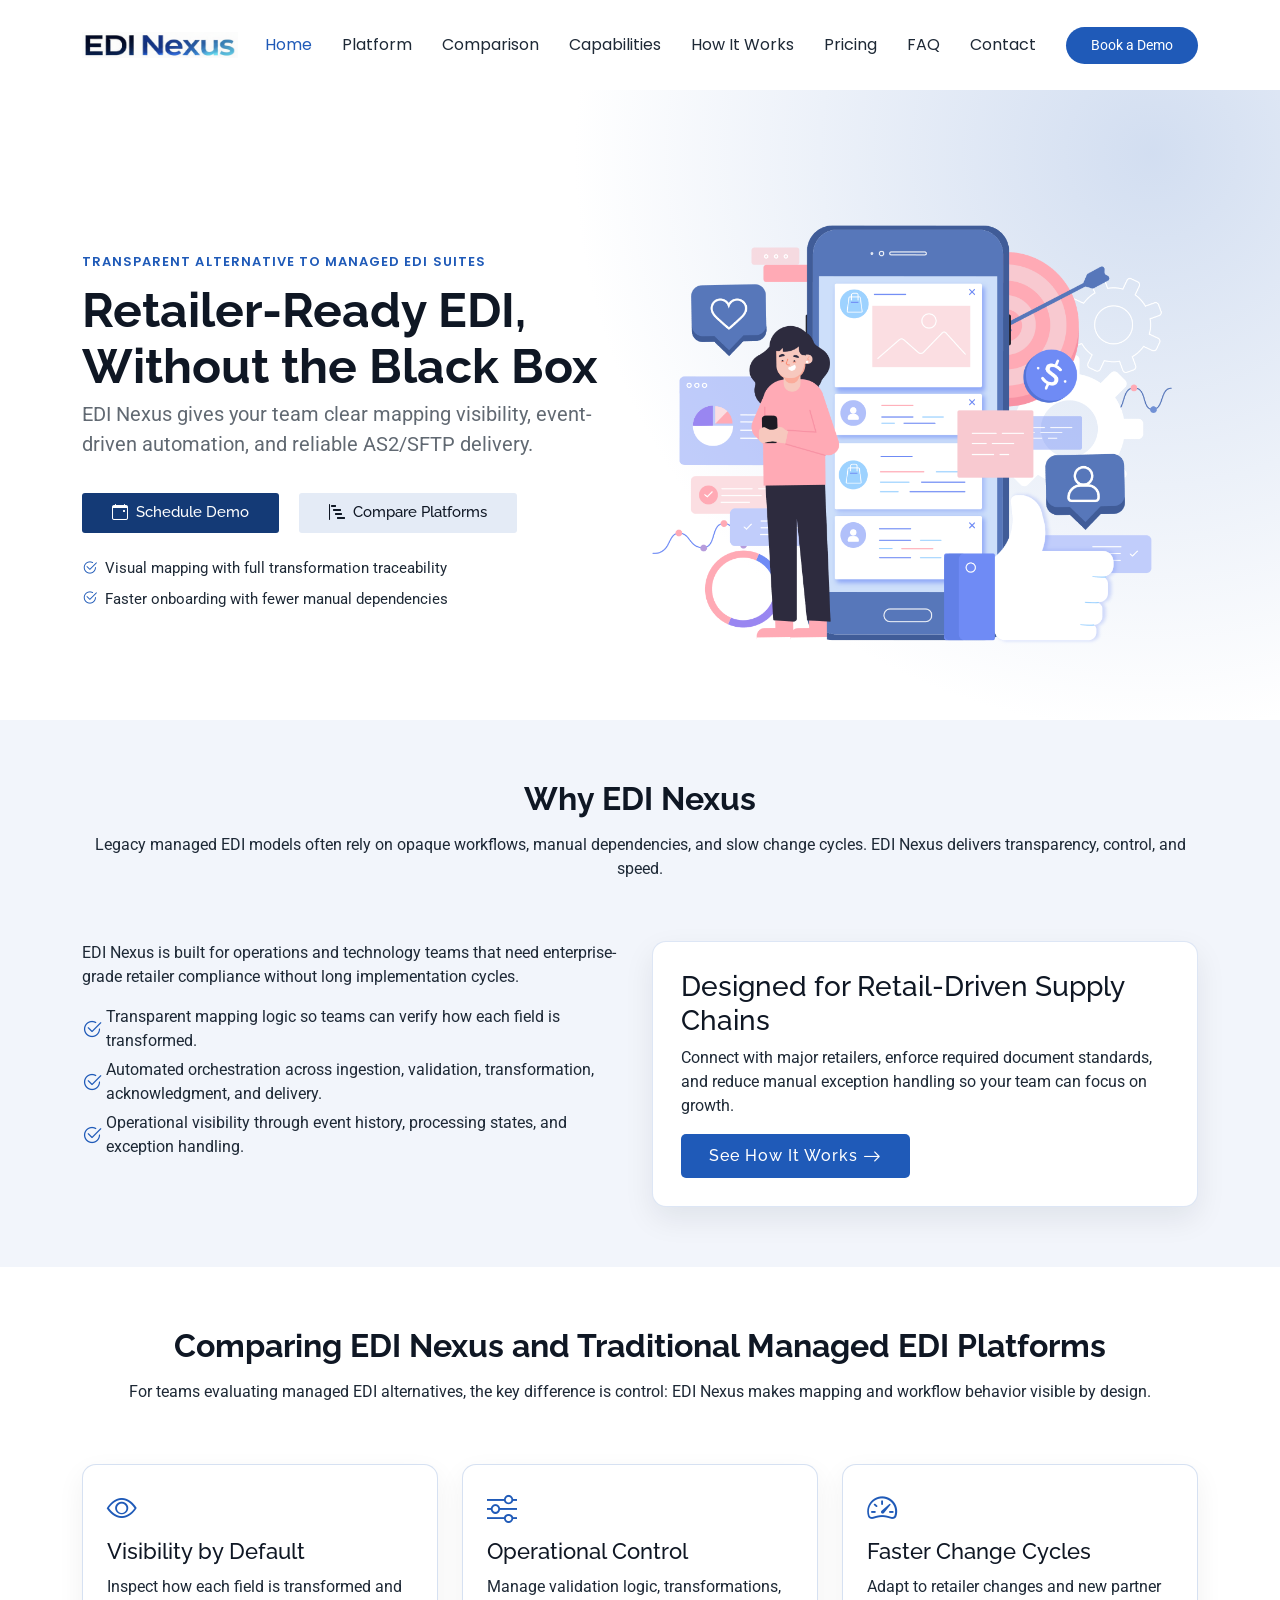
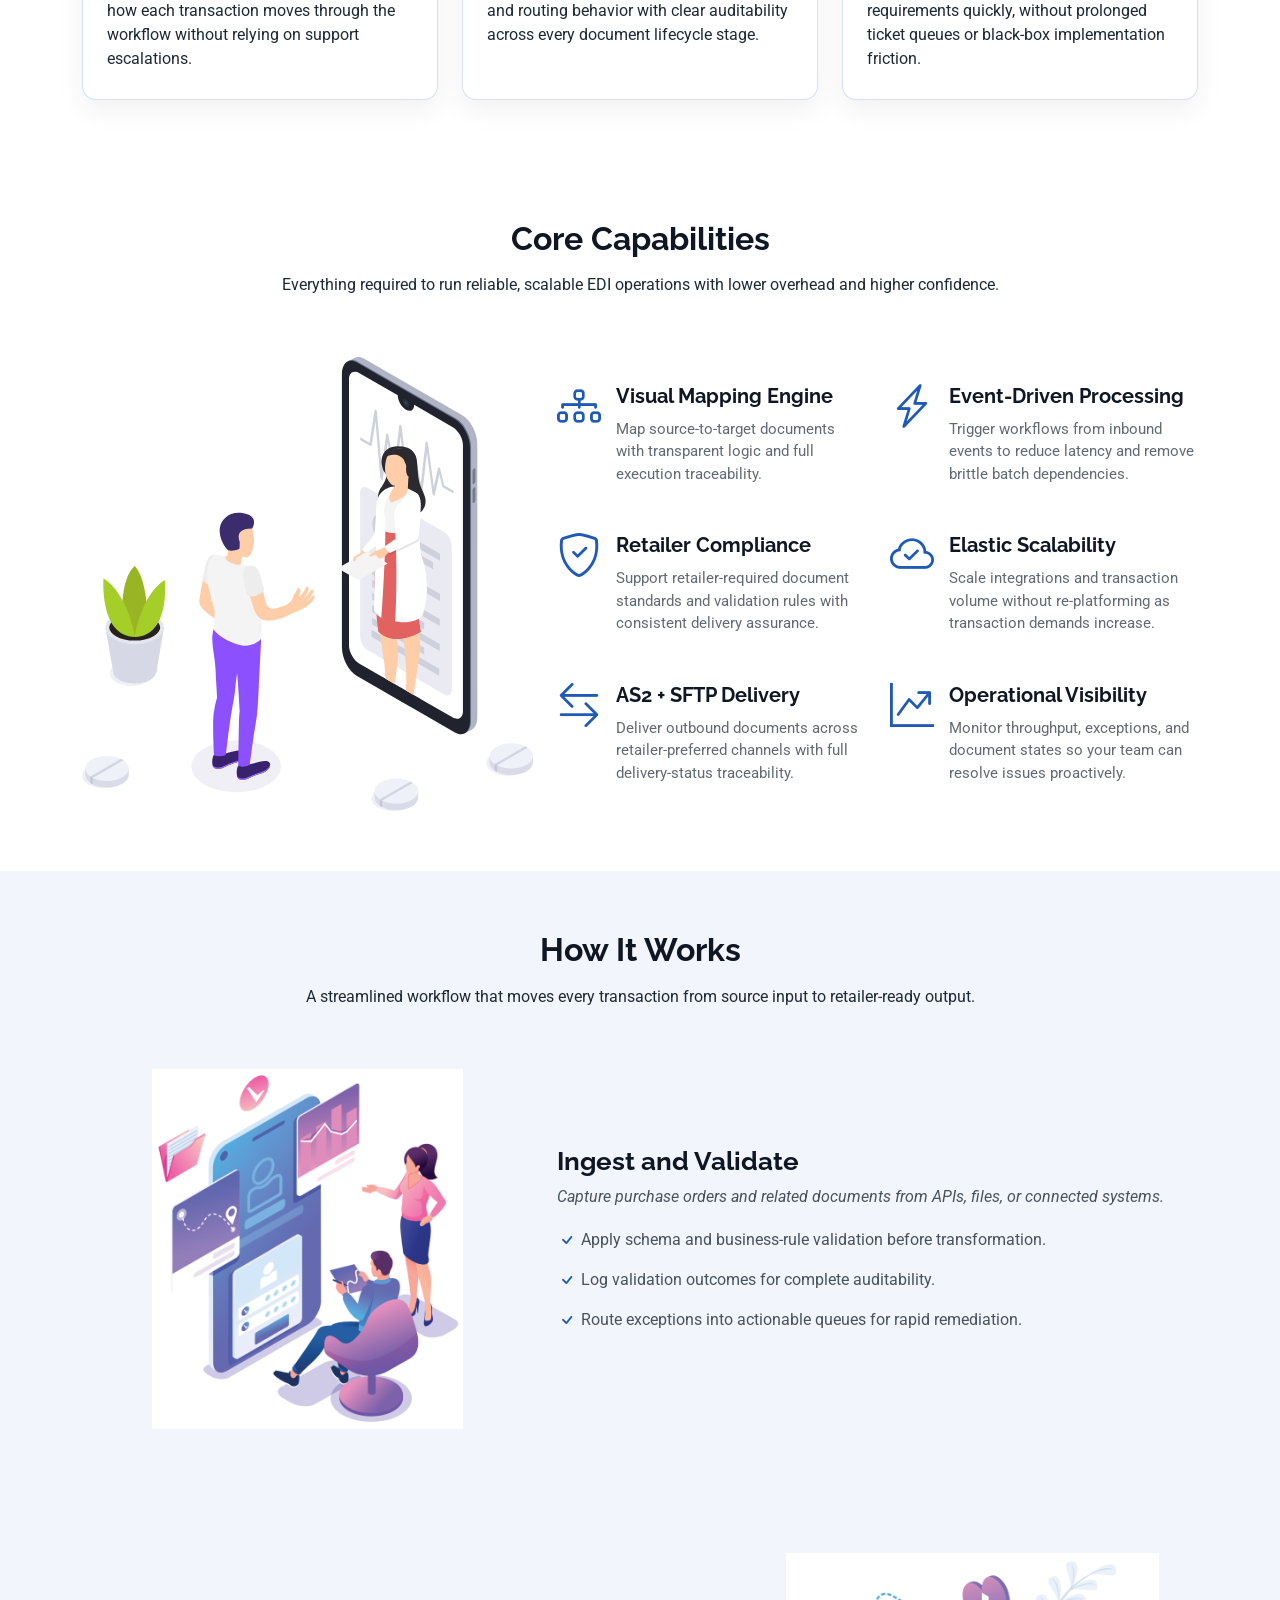
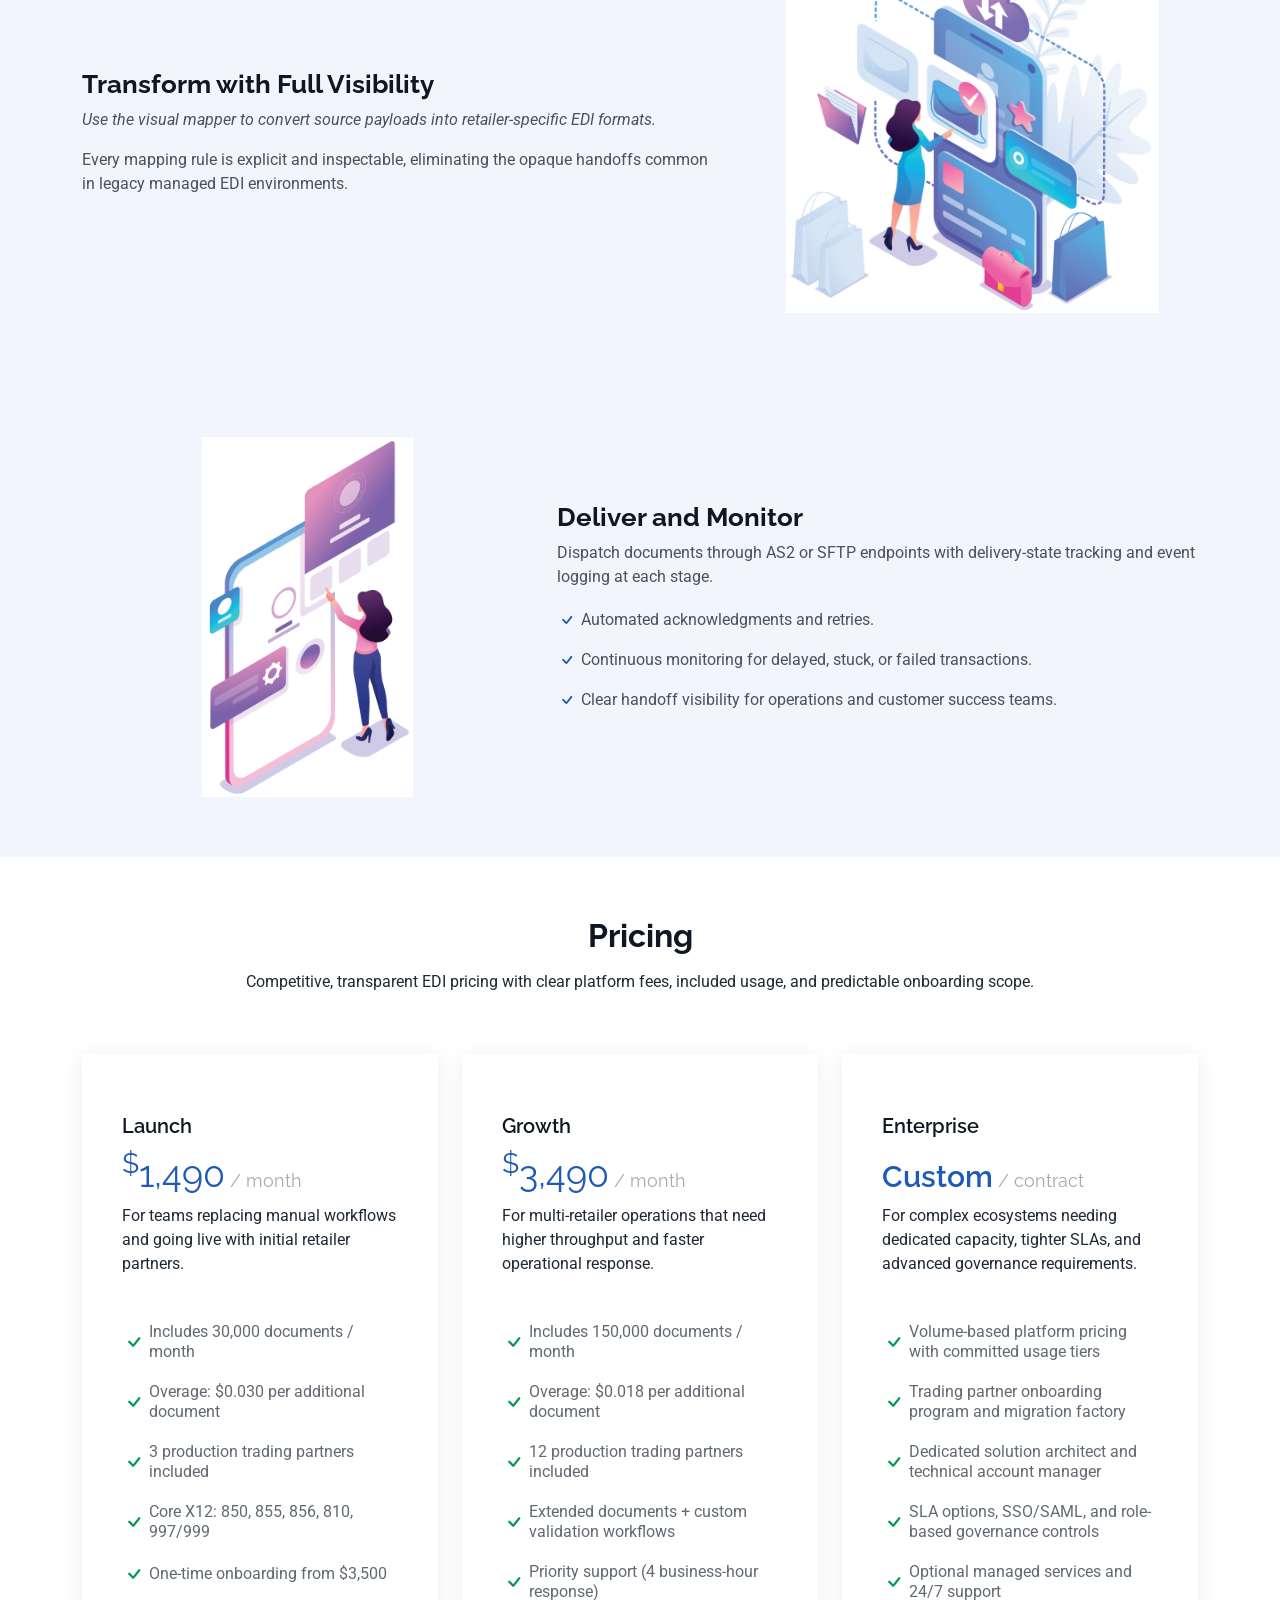
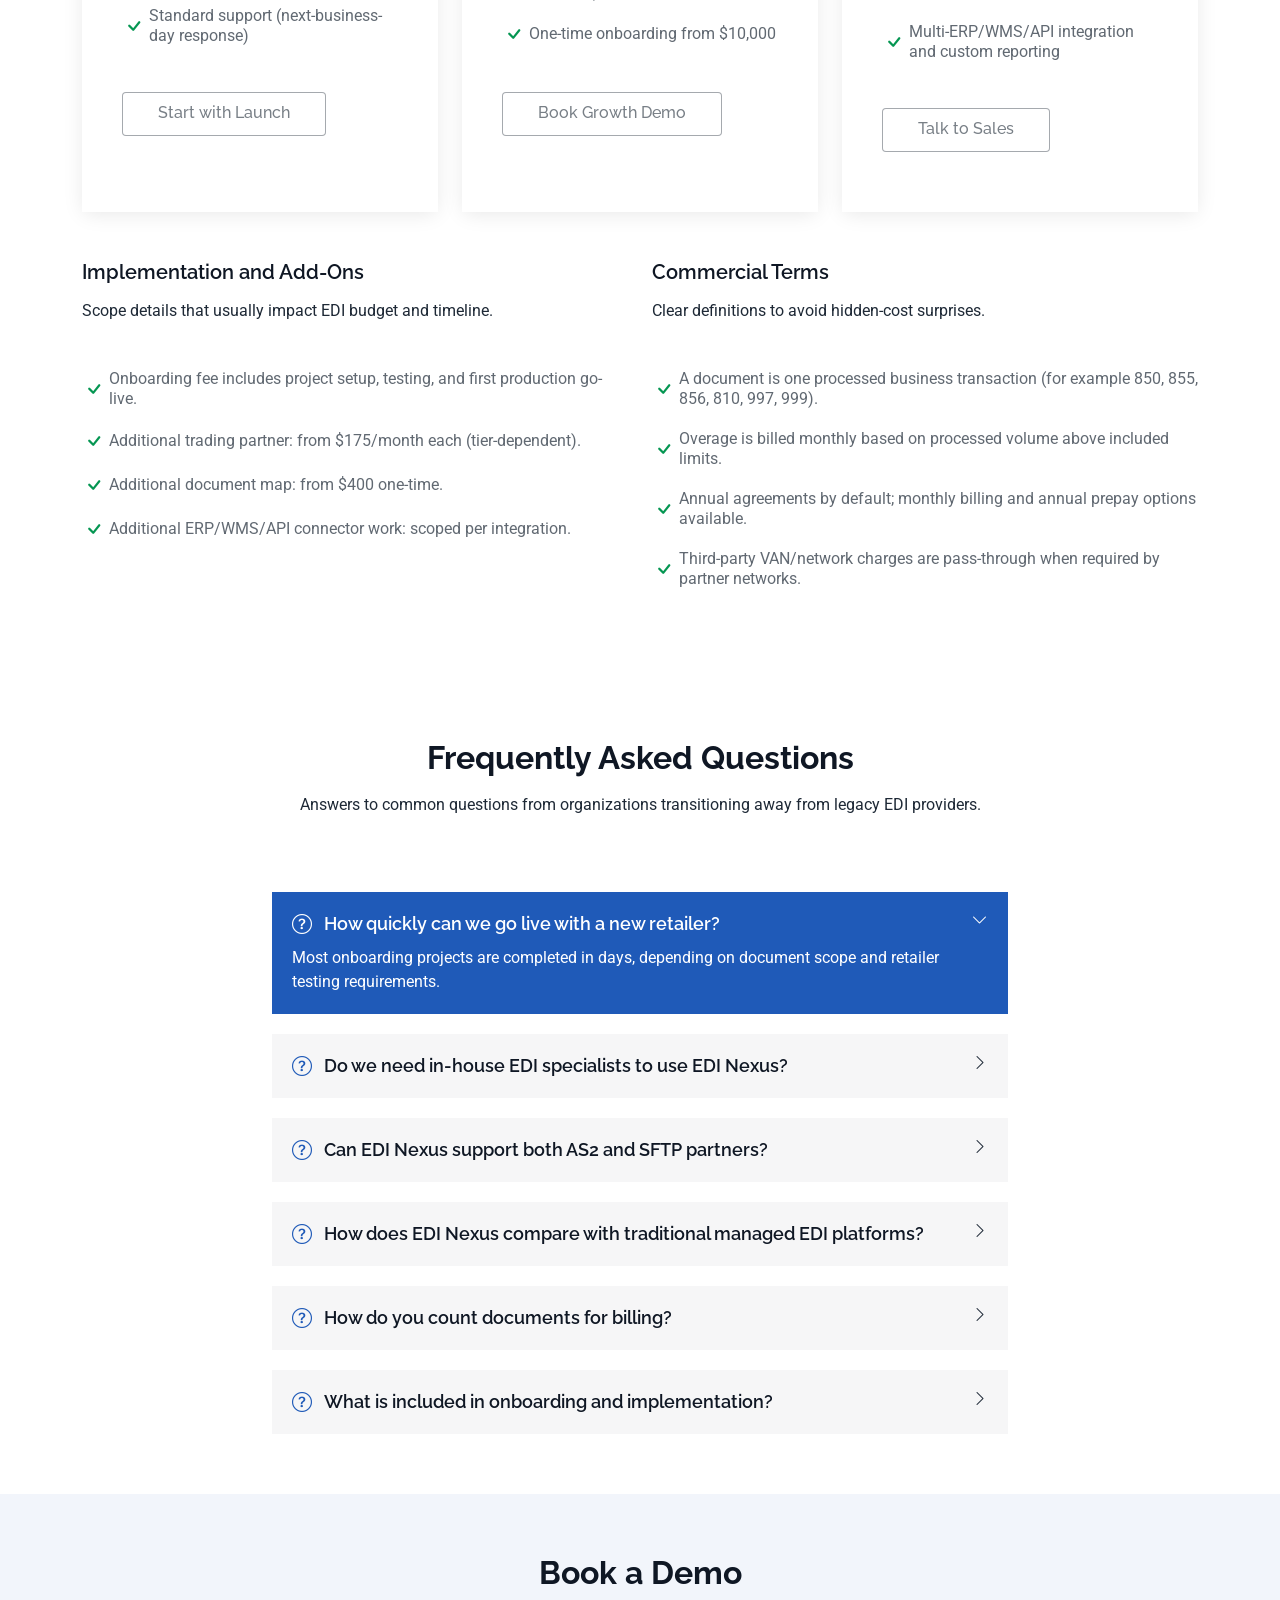
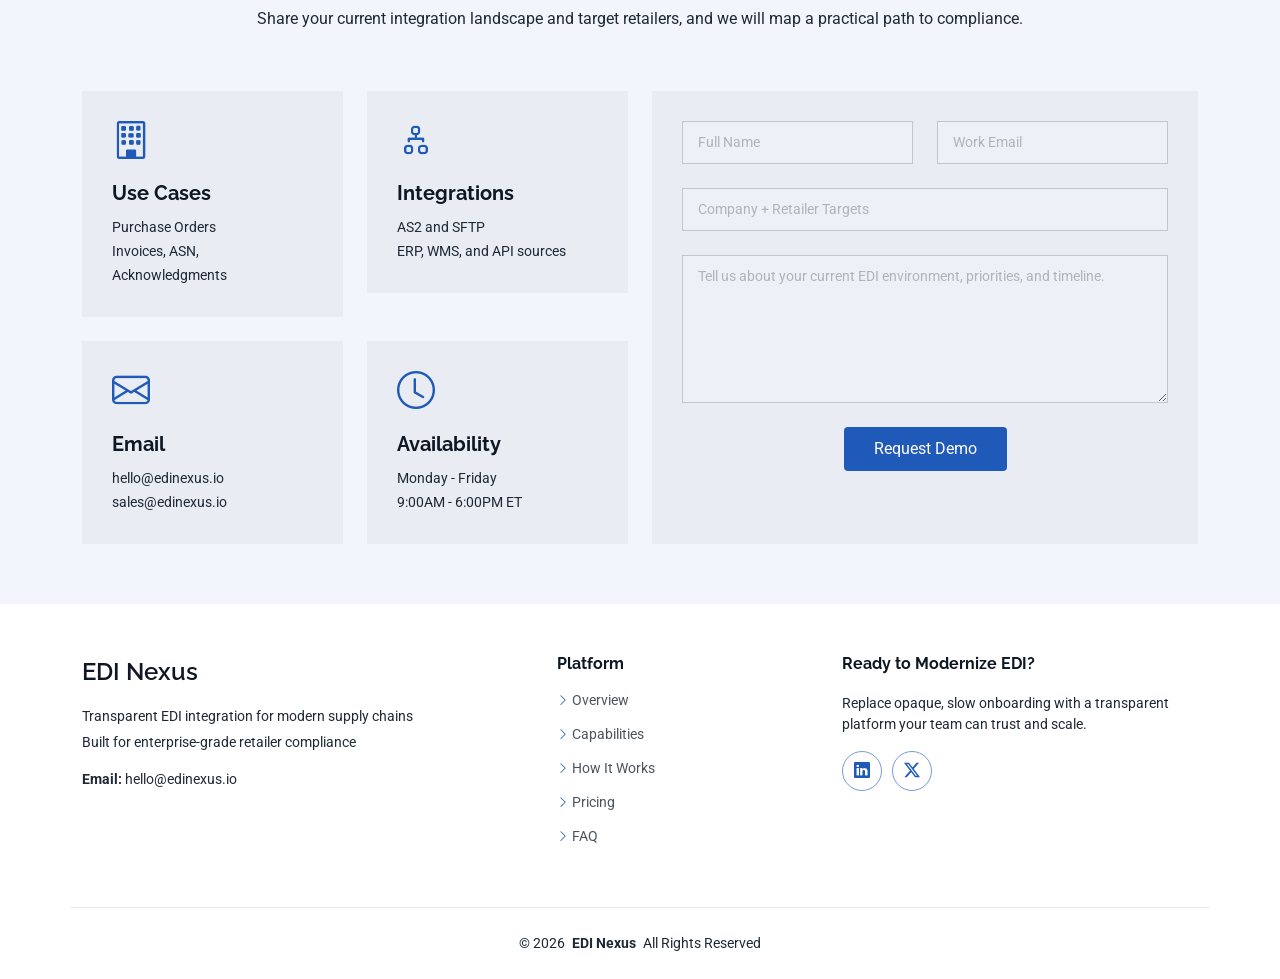
==== commit 3897d33c: "make changes to pricing structure and style" ====
--- a/index.html
+++ b/index.html
@@ -22,7 +22,7 @@
   <meta name="twitter:title" content="EDI Nexus | Transparent EDI Integration Platform">
   <meta name="twitter:description" content="A transparent, event-driven EDI platform for teams comparing alternatives to managed EDI suites.">
   <meta name="twitter:image" content="https://www.edinexus.io/assets/img/hero-img.png">
-  <meta name="theme-color" content="#0c7a75">
+  <meta name="theme-color" content="#1f5ab8">
 
   <link href="assets/img/favicon.png" rel="icon">
   <link href="assets/img/apple-touch-icon.png" rel="apple-touch-icon">
@@ -135,6 +135,7 @@
           <li><a href="#comparison">Comparison</a></li>
           <li><a href="#features">Capabilities</a></li>
           <li><a href="#feature-details">How It Works</a></li>
+          <li><a href="#pricing">Pricing</a></li>
           <li><a href="#faq">FAQ</a></li>
           <li><a href="#contact">Contact</a></li>
         </ul>
@@ -242,7 +243,7 @@
       <div class="container">
         <div class="row gy-5">
           <div class="col-xl-5 d-flex align-items-center" data-aos="fade-up" data-aos-delay="100">
-            <img src="assets/img/features.svg" class="img-fluid" alt="Illustration of connected EDI systems" loading="lazy" decoding="async">
+            <img src="assets/img/features.svg" class="img-fluid features-illustration" alt="Illustration of connected EDI systems" loading="lazy" decoding="async">
           </div>
 
           <div class="col-xl-7 d-flex" data-aos="fade-up" data-aos-delay="200">
@@ -345,6 +346,94 @@
               <li><i class="bi bi-check"></i><span> Continuous monitoring for delayed, stuck, or failed transactions.</span></li>
               <li><i class="bi bi-check"></i> <span>Clear handoff visibility for operations and customer success teams.</span></li>
             </ul>
+          </div>
+        </div>
+      </div>
+    </section>
+
+    <section id="pricing" class="pricing section">
+      <div class="container section-title" data-aos="fade-up">
+        <h2>Pricing</h2>
+        <p>Competitive, transparent EDI pricing with clear platform fees, included usage, and predictable onboarding scope.</p>
+      </div>
+
+      <div class="container">
+        <div class="row gy-4">
+          <div class="col-lg-4" data-aos="fade-up" data-aos-delay="100">
+            <div class="pricing-item">
+              <h3>Launch</h3>
+              <h4><sup>$</sup>1,490<span> / month</span></h4>
+              <p>For teams replacing manual workflows and going live with initial retailer partners.</p>
+              <ul>
+                <li><i class="bi bi-check"></i><span> Includes 30,000 documents / month</span></li>
+                <li><i class="bi bi-check"></i><span> Overage: $0.030 per additional document</span></li>
+                <li><i class="bi bi-check"></i><span> 3 production trading partners included</span></li>
+                <li><i class="bi bi-check"></i><span> Core X12: 850, 855, 856, 810, 997/999</span></li>
+                <li><i class="bi bi-check"></i><span> One-time onboarding from $3,500</span></li>
+                <li><i class="bi bi-check"></i><span> Standard support (next-business-day response)</span></li>
+              </ul>
+              <a href="#contact" class="buy-btn">Start with Launch</a>
+            </div>
+          </div>
+
+          <div class="col-lg-4" data-aos="fade-up" data-aos-delay="200">
+            <div class="pricing-item">
+              <h3>Growth</h3>
+              <h4><sup>$</sup>3,490<span> / month</span></h4>
+              <p>For multi-retailer operations that need higher throughput and faster operational response.</p>
+              <ul>
+                <li><i class="bi bi-check"></i><span> Includes 150,000 documents / month</span></li>
+                <li><i class="bi bi-check"></i><span> Overage: $0.018 per additional document</span></li>
+                <li><i class="bi bi-check"></i><span> 12 production trading partners included</span></li>
+                <li><i class="bi bi-check"></i><span> Extended documents + custom validation workflows</span></li>
+                <li><i class="bi bi-check"></i><span> Priority support (4 business-hour response)</span></li>
+                <li><i class="bi bi-check"></i><span> One-time onboarding from $10,000</span></li>
+              </ul>
+              <a href="#contact" class="buy-btn">Book Growth Demo</a>
+            </div>
+          </div>
+
+          <div class="col-lg-4" data-aos="fade-up" data-aos-delay="300">
+            <div class="pricing-item">
+              <h3>Enterprise</h3>
+              <h4><span class="custom-price-label">Custom</span><span> / contract</span></h4>
+              <p>For complex ecosystems needing dedicated capacity, tighter SLAs, and advanced governance requirements.</p>
+              <ul>
+                <li><i class="bi bi-check"></i><span> Volume-based platform pricing with committed usage tiers</span></li>
+                <li><i class="bi bi-check"></i><span> Trading partner onboarding program and migration factory</span></li>
+                <li><i class="bi bi-check"></i><span> Dedicated solution architect and technical account manager</span></li>
+                <li><i class="bi bi-check"></i><span> SLA options, SSO/SAML, and role-based governance controls</span></li>
+                <li><i class="bi bi-check"></i><span> Optional managed services and 24/7 support</span></li>
+                <li><i class="bi bi-check"></i><span> Multi-ERP/WMS/API integration and custom reporting</span></li>
+              </ul>
+              <a href="#contact" class="buy-btn">Talk to Sales</a>
+            </div>
+          </div>
+        </div>
+        <div class="row mt-4 gy-4" data-aos="fade-up" data-aos-delay="350">
+          <div class="col-lg-6">
+            <div class="comparison-card">
+              <h3>Implementation and Add-Ons</h3>
+              <p>Scope details that usually impact EDI budget and timeline.</p>
+              <ul class="mb-0">
+                <li><i class="bi bi-check"></i><span> Onboarding fee includes project setup, testing, and first production go-live.</span></li>
+                <li><i class="bi bi-check"></i><span> Additional trading partner: from $175/month each (tier-dependent).</span></li>
+                <li><i class="bi bi-check"></i><span> Additional document map: from $400 one-time.</span></li>
+                <li><i class="bi bi-check"></i><span> Additional ERP/WMS/API connector work: scoped per integration.</span></li>
+              </ul>
+            </div>
+          </div>
+          <div class="col-lg-6">
+            <div class="comparison-card">
+              <h3>Commercial Terms</h3>
+              <p>Clear definitions to avoid hidden-cost surprises.</p>
+              <ul class="mb-0">
+                <li><i class="bi bi-check"></i><span> A document is one processed business transaction (for example 850, 855, 856, 810, 997, 999).</span></li>
+                <li><i class="bi bi-check"></i><span> Overage is billed monthly based on processed volume above included limits.</span></li>
+                <li><i class="bi bi-check"></i><span> Annual agreements by default; monthly billing and annual prepay options available.</span></li>
+                <li><i class="bi bi-check"></i><span> Third-party VAN/network charges are pass-through when required by partner networks.</span></li>
+              </ul>
+            </div>
           </div>
         </div>
       </div>
@@ -392,6 +481,24 @@
                 <h3>How does EDI Nexus compare with traditional managed EDI platforms?</h3>
                 <div class="faq-content">
                   <p>Teams evaluating alternatives to managed EDI suites choose EDI Nexus when they need transparent mapping logic, event-level workflow visibility, and faster operational control.</p>
+                </div>
+                <i class="faq-toggle bi bi-chevron-right"></i>
+              </div>
+
+              <div class="faq-item" data-aos="fade-up" data-aos-delay="600">
+                <i class="faq-icon bi bi-question-circle"></i>
+                <h3>How do you count documents for billing?</h3>
+                <div class="faq-content">
+                  <p>One processed business transaction counts as one document, including common X12 sets such as 850, 855, 856, 810, and acknowledgments like 997/999.</p>
+                </div>
+                <i class="faq-toggle bi bi-chevron-right"></i>
+              </div>
+
+              <div class="faq-item" data-aos="fade-up" data-aos-delay="700">
+                <i class="faq-icon bi bi-question-circle"></i>
+                <h3>What is included in onboarding and implementation?</h3>
+                <div class="faq-content">
+                  <p>Onboarding covers project kickoff, map/configuration setup, testing support, and first production go-live. Additional trading partners, maps, and custom connectors can be added as scoped services.</p>
                 </div>
                 <i class="faq-toggle bi bi-chevron-right"></i>
               </div>
@@ -503,6 +610,7 @@
             <li><i class="bi bi-chevron-right"></i> <a href="#about">Overview</a></li>
             <li><i class="bi bi-chevron-right"></i> <a href="#features">Capabilities</a></li>
             <li><i class="bi bi-chevron-right"></i> <a href="#feature-details">How It Works</a></li>
+            <li><i class="bi bi-chevron-right"></i> <a href="#pricing">Pricing</a></li>
             <li><i class="bi bi-chevron-right"></i> <a href="#faq">FAQ</a></li>
           </ul>
         </div>
--- a/assets/css/main.css
+++ b/assets/css/main.css
@@ -22,7 +22,7 @@
   --background-color: #ffffff; /* Background color for the entire website, including individual sections */
   --default-color: #1e2936; /* Default color used for the majority of the text content across the entire website */
   --heading-color: #0f1724; /* Color for headings, subheadings and title throughout the website */
-  --accent-color: #0c7a75; /* Accent color that represents your brand on the website. It's used for buttons, links, and other elements that need to stand out */
+  --accent-color: #1f5ab8; /* Accent color that represents your brand on the website. It's used for buttons, links, and other elements that need to stand out */
   --surface-color: #ffffff; /* The surface color is used as a background of boxed elements within sections, such as cards, icon boxes, or other elements that require a visual separation from the global background. */
   --contrast-color: #ffffff; /* Contrast color for text, ensuring readability against backgrounds of accent, heading, or default colors. */
 }
@@ -30,11 +30,11 @@
 /* Nav Menu Colors - The following color variables are used specifically for the navigation menu. They are separate from the global colors to allow for more customization options */
 :root {
   --nav-color: #1e2936;  /* The default color of the main navmenu links */
-  --nav-hover-color: #0c7a75; /* Applied to main navmenu links when they are hovered over or active */
+  --nav-hover-color: #1f5ab8; /* Applied to main navmenu links when they are hovered over or active */
   --nav-mobile-background-color: #ffffff; /* Used as the background color for mobile navigation menu */
   --nav-dropdown-background-color: #ffffff; /* Used as the background color for dropdown items that appear when hovering over primary navigation items */
   --nav-dropdown-color: #1e2936; /* Used for navigation links of the dropdown items in the navigation menu. */
-  --nav-dropdown-hover-color: #0c7a75; /* Similar to --nav-hover-color, this color is applied to dropdown navigation links when they are hovered over. */
+  --nav-dropdown-hover-color: #1f5ab8; /* Similar to --nav-hover-color, this color is applied to dropdown navigation links when they are hovered over. */
 }
 
 /* Color Presets - These classes override global colors when applied to any section or element, providing reuse of the sam color scheme. */
@@ -1150,7 +1150,7 @@
 }
 
 .pricing h4 {
-  font-size: 48px;
+  font-size: 36px;
   color: var(--accent-color);
   font-family: var(--heading-font);
   font-weight: 400;
@@ -1473,6 +1473,21 @@
   color: var(--accent-color);
 }
 
+.hero .hero-img img {
+  width: 100%;
+  max-width: 520px;
+  height: auto;
+  margin: 0 auto;
+}
+
+.feature-details .features-item img {
+  width: 100%;
+  max-width: 420px;
+  max-height: 360px;
+  object-fit: contain;
+  margin: 0 auto;
+}
+
 .about .about-card {
   background: var(--surface-color);
   border: 1px solid color-mix(in srgb, var(--accent-color), transparent 85%);
@@ -1511,3 +1526,17 @@
 .comparison .comparison-card p {
   margin-bottom: 0;
 }
+
+.features .features-illustration {
+  width: 100%;
+  max-width: 460px;
+  height: auto;
+  margin: 0 auto;
+  display: block;
+}
+
+.pricing h4 .custom-price-label {
+  font-size: 30px;
+  font-weight: 600;
+  color: var(--accent-color);
+}
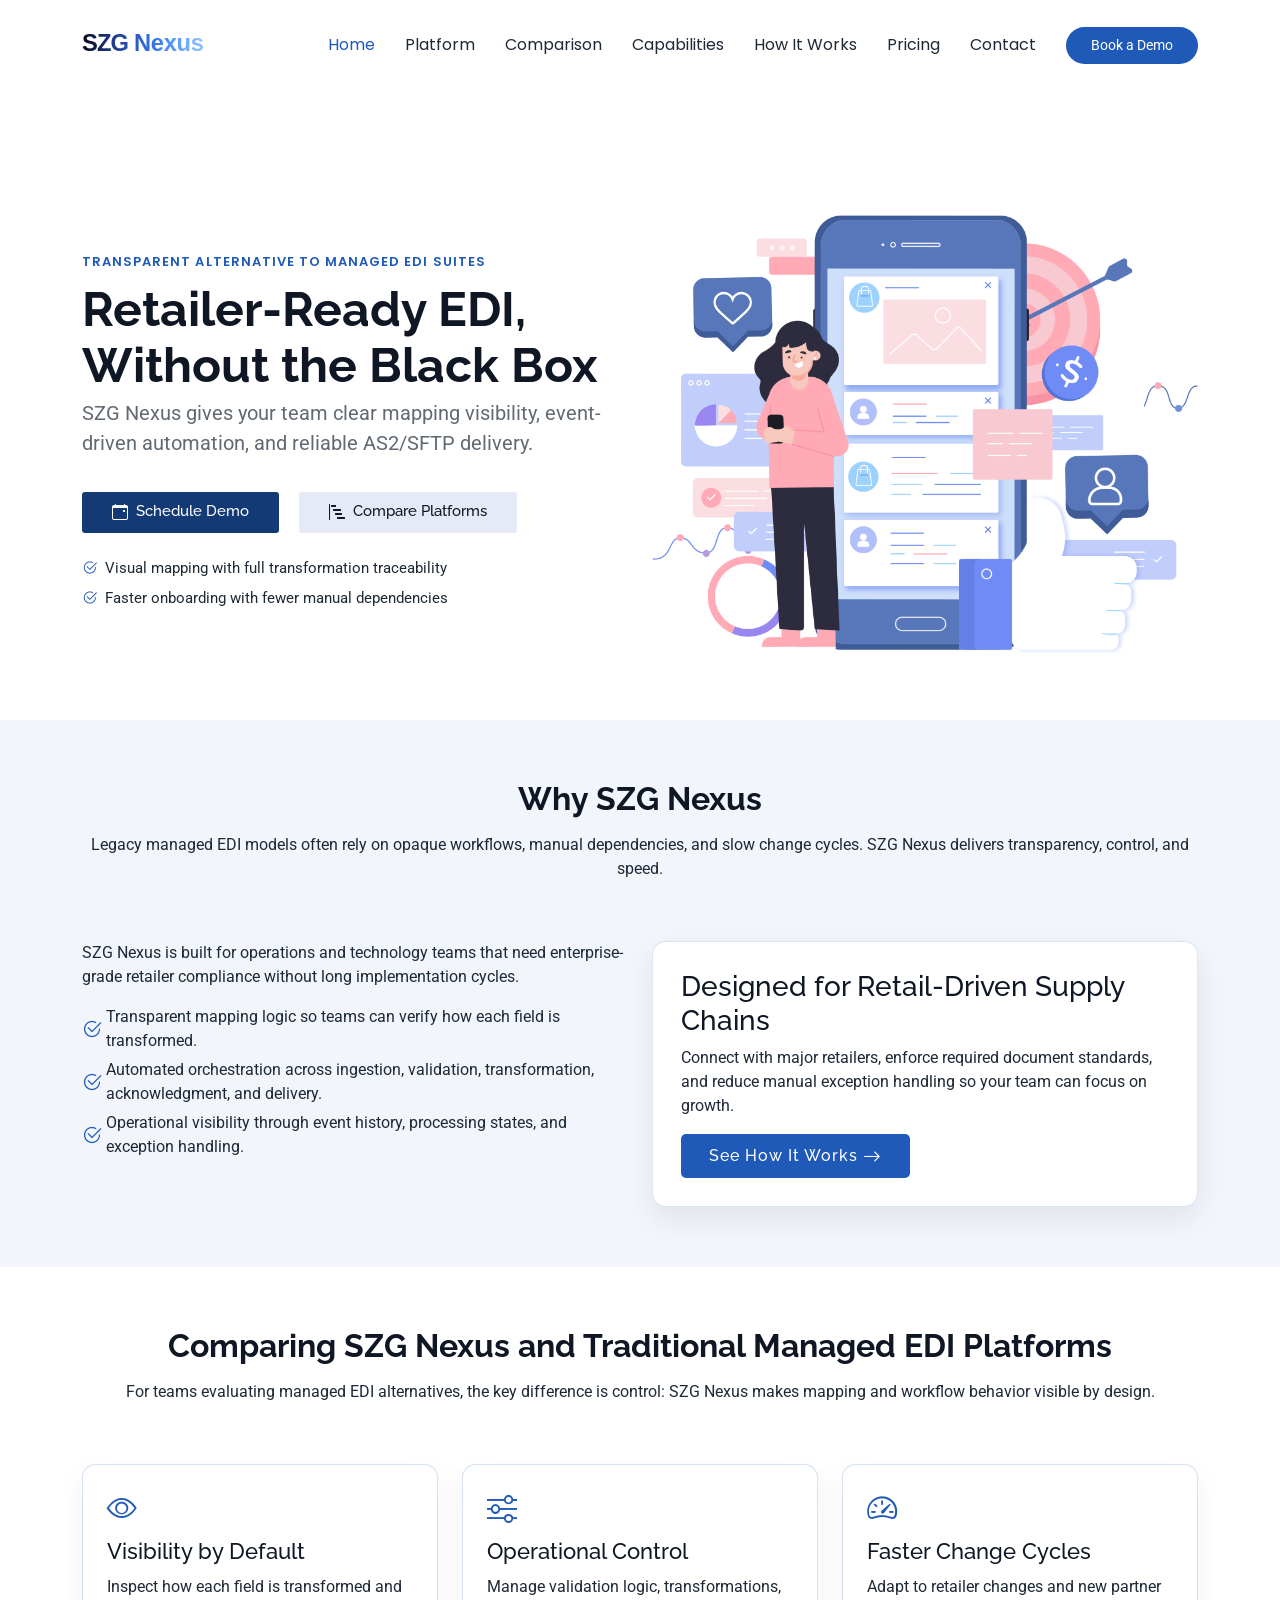
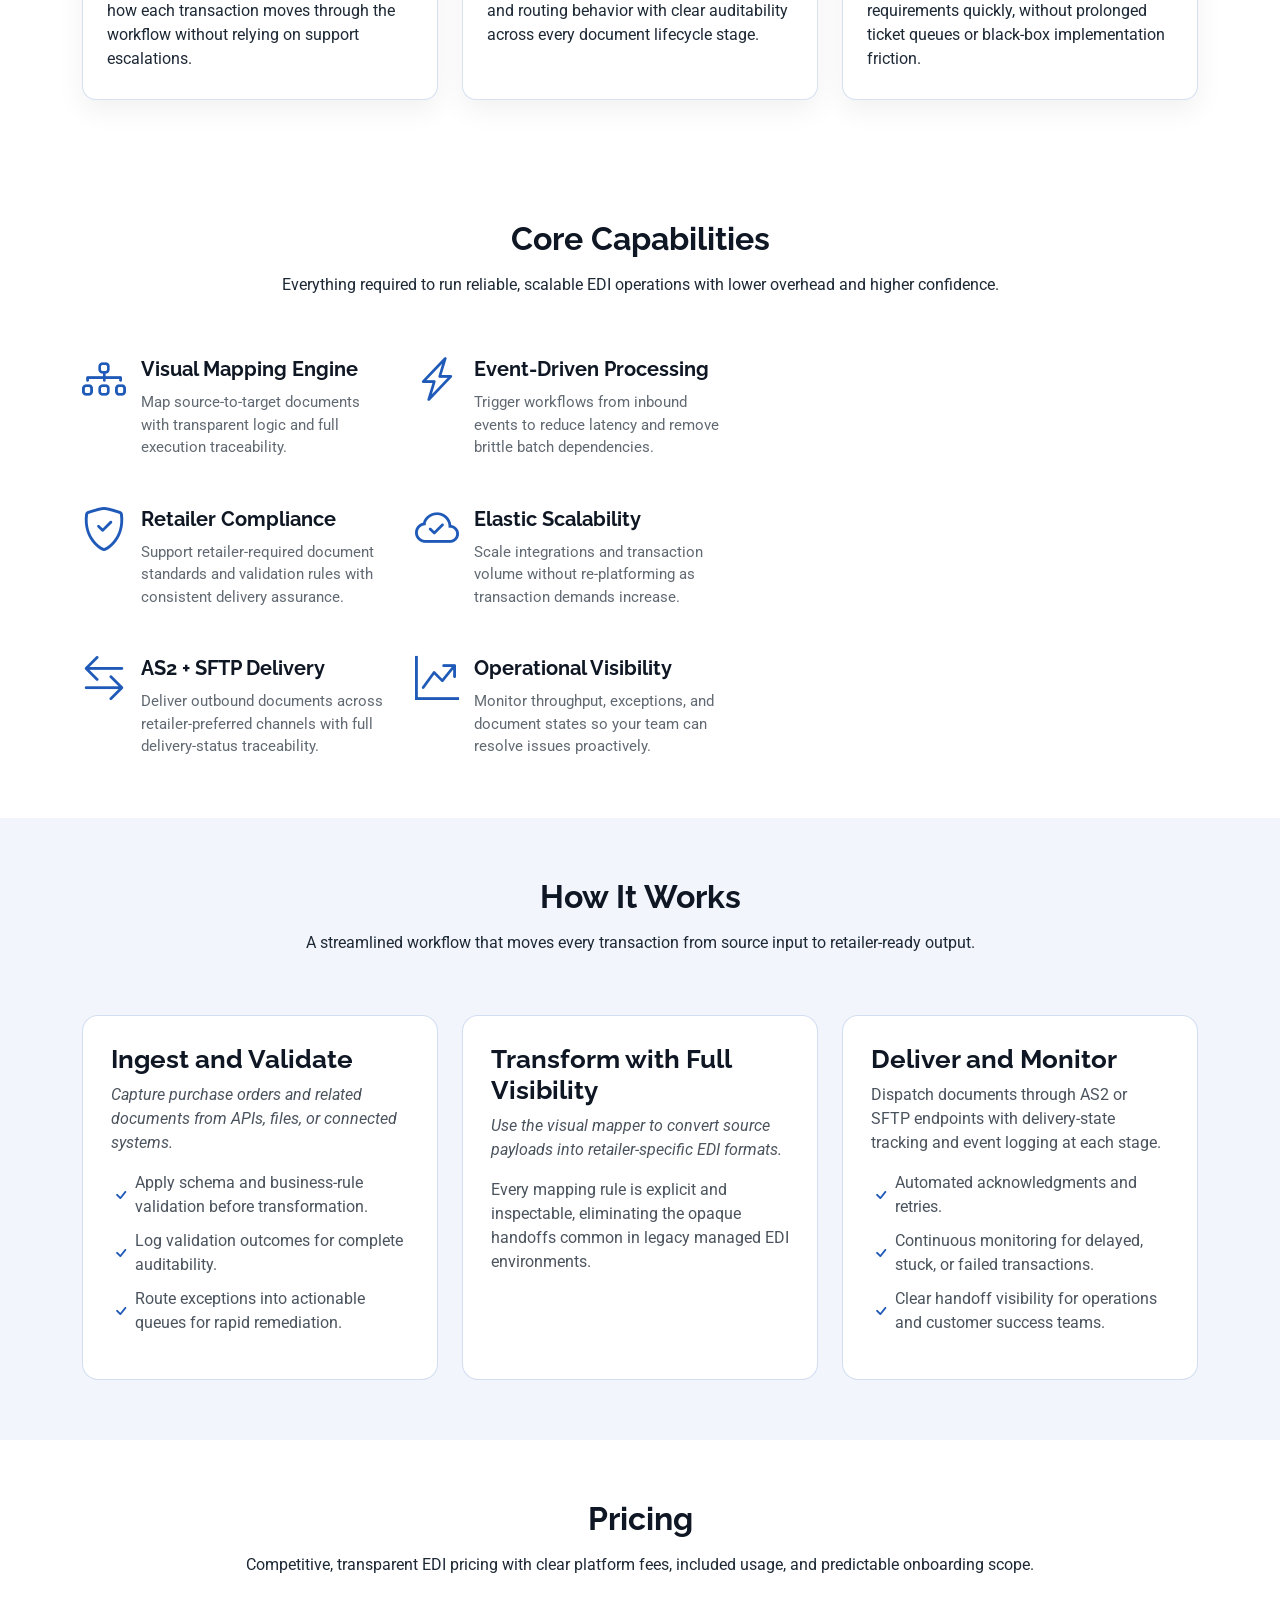
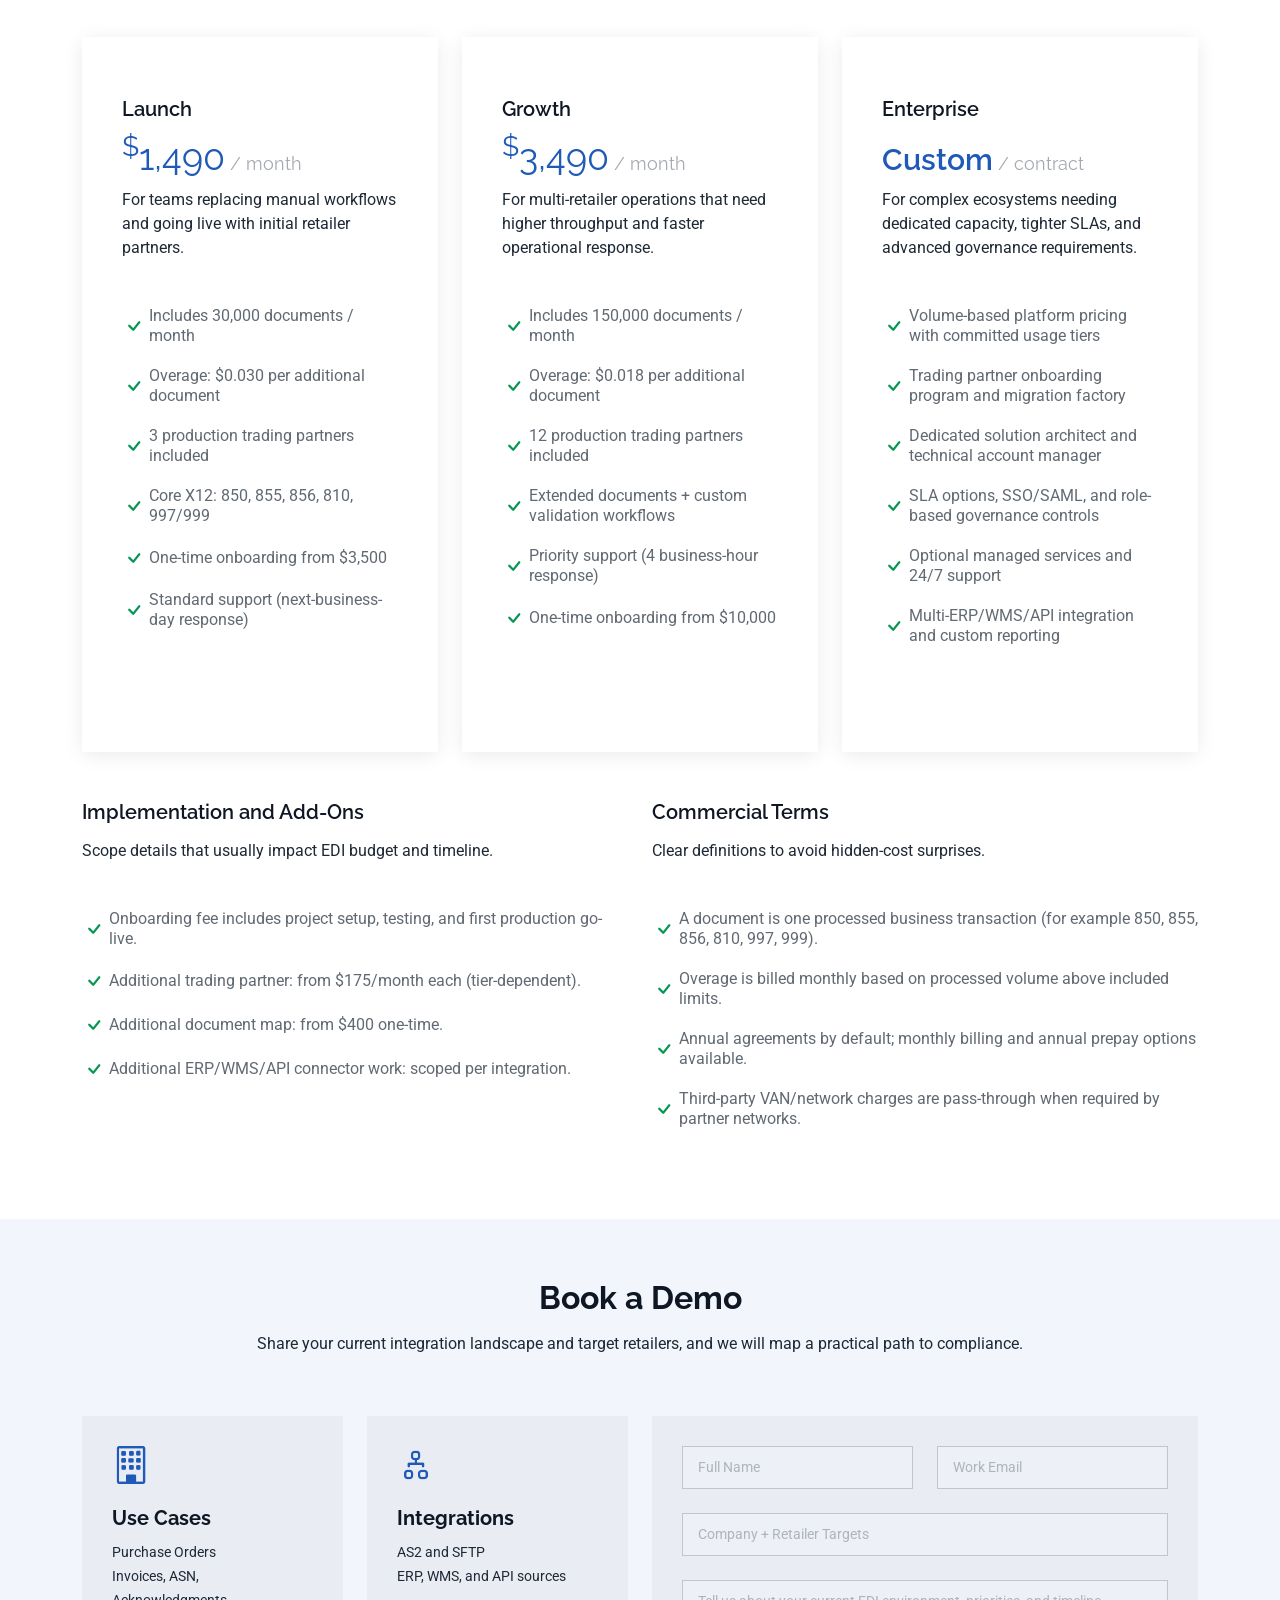
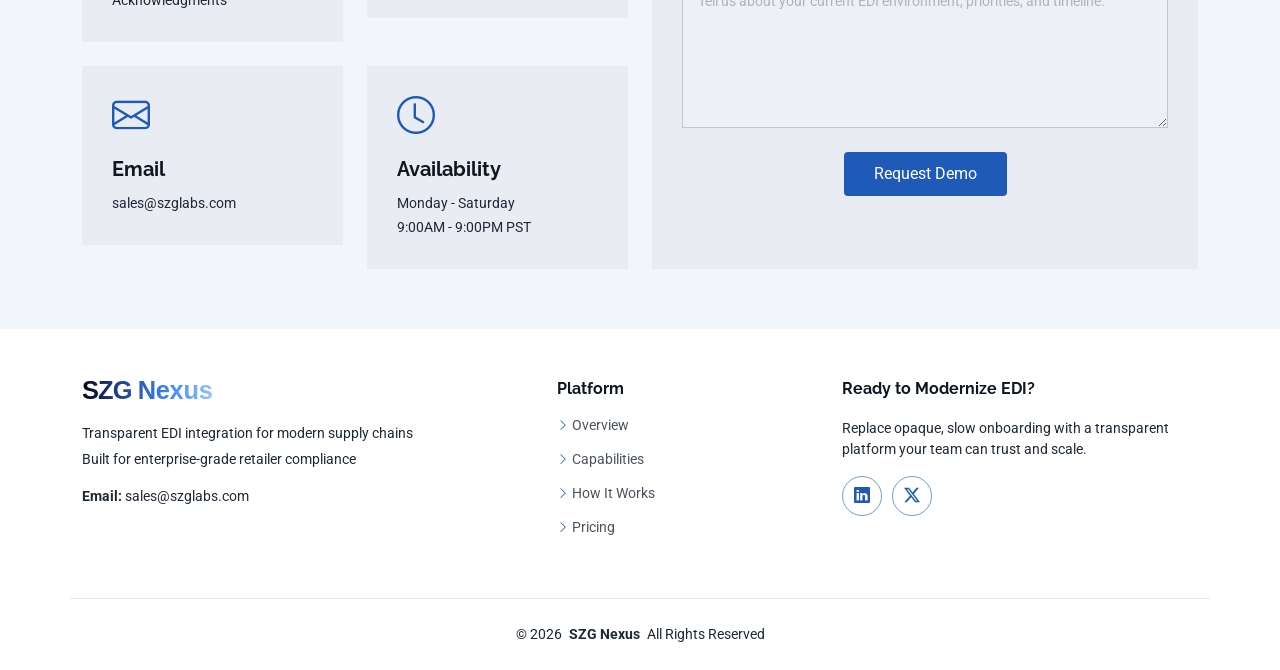
==== commit 9cebe4a7: "refactor" ====
--- a/index.html
+++ b/index.html
@@ -4,22 +4,22 @@
 <head>
   <meta charset="utf-8">
   <meta content="width=device-width, initial-scale=1.0" name="viewport">
-  <title>EDI Nexus | Transparent EDI Integration Platform</title>
-  <meta name="description" content="EDI Nexus is a transparent, event-driven EDI integration platform for teams that need visibility, control, and faster retailer compliance.">
+  <title>SZG Nexus | Transparent EDI Integration Platform</title>
+  <meta name="description" content="SZG Nexus is a transparent, event-driven EDI integration platform for teams that need visibility, control, and faster retailer compliance.">
   <meta name="robots" content="index,follow">
   <link rel="canonical" href="https://www.edinexus.io/">
   <link rel="alternate" hreflang="en-US" href="https://www.edinexus.io/">
   <meta name="keywords" content="managed EDI alternative, EDI integration platform, retailer compliance, AS2, SFTP, visual mapping, supply chain automation">
-  <meta name="author" content="EDI Nexus">
+  <meta name="author" content="SZG Nexus">
   <meta property="og:url" content="https://www.edinexus.io/">
-  <meta property="og:site_name" content="EDI Nexus">
-  <meta property="og:title" content="EDI Nexus | Transparent EDI Integration Platform">
+  <meta property="og:site_name" content="SZG Nexus">
+  <meta property="og:title" content="SZG Nexus | Transparent EDI Integration Platform">
   <meta property="og:description" content="Automate purchase orders, invoices, and acknowledgments with visual mapping, event-driven orchestration, and operational visibility.">
   <meta property="og:type" content="website">
   <meta property="og:locale" content="en_US">
   <meta property="og:image" content="https://www.edinexus.io/assets/img/hero-img.png">
   <meta name="twitter:card" content="summary_large_image">
-  <meta name="twitter:title" content="EDI Nexus | Transparent EDI Integration Platform">
+  <meta name="twitter:title" content="SZG Nexus | Transparent EDI Integration Platform">
   <meta name="twitter:description" content="A transparent, event-driven EDI platform for teams comparing alternatives to managed EDI suites.">
   <meta name="twitter:image" content="https://www.edinexus.io/assets/img/hero-img.png">
   <meta name="theme-color" content="#1f5ab8">
@@ -43,15 +43,15 @@
         {
           "@type": "Organization",
           "@id": "https://www.edinexus.io/#organization",
-          "name": "EDI Nexus",
+          "name": "SZG Nexus",
           "url": "https://www.edinexus.io/",
-          "logo": "https://www.edinexus.io/assets/img/logo.png"
+          "logo": "https://www.edinexus.io/assets/img/logo.svg"
         },
         {
           "@type": "WebSite",
           "@id": "https://www.edinexus.io/#website",
           "url": "https://www.edinexus.io/",
-          "name": "EDI Nexus",
+          "name": "SZG Nexus",
           "publisher": {
             "@id": "https://www.edinexus.io/#organization"
           }
@@ -59,7 +59,7 @@
         {
       "@type": "SoftwareApplication",
       "@id": "https://www.edinexus.io/#software",
-      "name": "EDI Nexus",
+      "name": "SZG Nexus",
       "applicationCategory": "BusinessApplication",
       "operatingSystem": "Web",
       "description": "A transparent, event-driven EDI integration platform for retailer compliance and supply chain automation.",
@@ -74,43 +74,6 @@
         "@id": "https://www.edinexus.io/#organization"
       }
         },
-        {
-          "@type": "FAQPage",
-          "@id": "https://www.edinexus.io/#faq",
-          "mainEntity": [
-            {
-              "@type": "Question",
-              "name": "How quickly can we go live with a new retailer?",
-              "acceptedAnswer": {
-                "@type": "Answer",
-                "text": "Most onboarding projects are completed in days, depending on document scope and retailer testing requirements."
-              }
-            },
-            {
-              "@type": "Question",
-              "name": "Do we need in-house EDI specialists to use EDI Nexus?",
-              "acceptedAnswer": {
-                "@type": "Answer",
-                "text": "No. The visual mapping and workflow model are designed so operations, engineering, and integration teams can collaborate without deep expertise in legacy EDI tooling."
-              }
-            },
-            {
-              "@type": "Question",
-              "name": "Can EDI Nexus support both AS2 and SFTP partners?",
-              "acceptedAnswer": {
-                "@type": "Answer",
-                "text": "Yes. EDI Nexus supports AS2 and SFTP delivery patterns and provides end-to-end status visibility across transport channels."
-              }
-            },
-            {
-              "@type": "Question",
-              "name": "How does EDI Nexus compare with traditional managed EDI platforms?",
-              "acceptedAnswer": {
-                "@type": "Answer",
-                "text": "Teams evaluating alternatives to managed EDI suites choose EDI Nexus when they need transparent mapping logic, event-level workflow visibility, and faster operational control."
-              }
-            }
-          ]
         }
       ]
     }
@@ -121,11 +84,11 @@
 
   <header id="header" class="header d-flex align-items-center sticky-top">
     <div class="container-fluid container-xl position-relative d-flex align-items-center">
-      <a href="index.html" class="logo d-flex align-items-center me-auto" aria-label="EDI Nexus home">
+      <a href="index.html" class="logo d-flex align-items-center me-auto" aria-label="SZG Nexus home">
         <span class="brand-mark" aria-hidden="true">
-          <img src="assets/img/logo.png" alt="EDI Nexus logo">
+          <img src="assets/img/logo.svg" alt="SZG Nexus logo">
         </span>
-        <span class="sitename visually-hidden">EDI Nexus</span>
+        <span class="sitename visually-hidden">SZG Nexus</span>
       </a>
 
       <nav id="navmenu" class="navmenu" aria-label="Primary navigation">
@@ -136,7 +99,6 @@
           <li><a href="#features">Capabilities</a></li>
           <li><a href="#feature-details">How It Works</a></li>
           <li><a href="#pricing">Pricing</a></li>
-          <li><a href="#faq">FAQ</a></li>
           <li><a href="#contact">Contact</a></li>
         </ul>
         <i class="mobile-nav-toggle d-xl-none bi bi-list"></i>
@@ -157,7 +119,7 @@
           <div class="col-lg-6 d-flex flex-column justify-content-center text-center text-md-start" data-aos="fade-in">
             <span class="hero-kicker">Transparent Alternative to Managed EDI Suites</span>
             <h1>Retailer-Ready EDI, Without the Black Box</h1>
-            <p>EDI Nexus gives your team clear mapping visibility, event-driven automation, and reliable AS2/SFTP delivery.</p>
+            <p>SZG Nexus gives your team clear mapping visibility, event-driven automation, and reliable AS2/SFTP delivery.</p>
             <div class="d-flex mt-4 justify-content-center justify-content-md-start hero-cta-group">
               <a href="#contact" class="download-btn"><i class="bi bi-calendar-event"></i><span>Schedule Demo</span></a>
               <a href="#comparison" class="download-btn secondary-btn"><i class="bi bi-bar-chart-steps"></i><span>Compare Platforms</span></a>
@@ -173,15 +135,15 @@
 
     <section id="about" class="about section light-background">
       <div class="container section-title" data-aos="fade-up">
-        <h2>Why EDI Nexus</h2>
-        <p>Legacy managed EDI models often rely on opaque workflows, manual dependencies, and slow change cycles. EDI Nexus delivers transparency, control, and speed.</p>
+        <h2>Why SZG Nexus</h2>
+        <p>Legacy managed EDI models often rely on opaque workflows, manual dependencies, and slow change cycles. SZG Nexus delivers transparency, control, and speed.</p>
       </div>
 
       <div class="container">
         <div class="row gy-4">
           <div class="col-lg-6 content" data-aos="fade-up" data-aos-delay="100">
             <p>
-              EDI Nexus is built for operations and technology teams that need enterprise-grade retailer compliance without long implementation cycles.
+              SZG Nexus is built for operations and technology teams that need enterprise-grade retailer compliance without long implementation cycles.
             </p>
             <ul>
               <li><i class="bi bi-check2-circle"></i> <span>Transparent mapping logic so teams can verify how each field is transformed.</span></li>
@@ -203,8 +165,8 @@
 
     <section id="comparison" class="comparison section">
       <div class="container section-title" data-aos="fade-up">
-        <h2>Comparing EDI Nexus and Traditional Managed EDI Platforms</h2>
-        <p>For teams evaluating managed EDI alternatives, the key difference is control: EDI Nexus makes mapping and workflow behavior visible by design.</p>
+        <h2>Comparing SZG Nexus and Traditional Managed EDI Platforms</h2>
+        <p>For teams evaluating managed EDI alternatives, the key difference is control: SZG Nexus makes mapping and workflow behavior visible by design.</p>
       </div>
 
       <div class="container">
@@ -242,9 +204,9 @@
 
       <div class="container">
         <div class="row gy-5">
-          <div class="col-xl-5 d-flex align-items-center" data-aos="fade-up" data-aos-delay="100">
+          <!-- <div class="col-xl-5 d-flex align-items-center" data-aos="fade-up" data-aos-delay="100">
             <img src="assets/img/features.svg" class="img-fluid features-illustration" alt="Illustration of connected EDI systems" loading="lazy" decoding="async">
-          </div>
+          </div> -->
 
           <div class="col-xl-7 d-flex" data-aos="fade-up" data-aos-delay="200">
             <div class="row align-self-center gy-5">
@@ -308,44 +270,37 @@
       </div>
 
       <div class="container">
-        <div class="row gy-4 align-items-center features-item">
-          <div class="col-md-5 d-flex align-items-center" data-aos="zoom-out" data-aos-delay="100">
-            <img src="assets/img/features-1.png" class="img-fluid" alt="Data ingestion flow" loading="lazy" decoding="async">
-          </div>
-          <div class="col-md-7" data-aos="fade-up" data-aos-delay="100">
-            <h3>Ingest and Validate</h3>
-            <p class="fst-italic">Capture purchase orders and related documents from APIs, files, or connected systems.</p>
-            <ul>
-              <li><i class="bi bi-check"></i><span> Apply schema and business-rule validation before transformation.</span></li>
-              <li><i class="bi bi-check"></i><span> Log validation outcomes for complete auditability.</span></li>
-              <li><i class="bi bi-check"></i><span> Route exceptions into actionable queues for rapid remediation.</span></li>
-            </ul>
-          </div>
-        </div>
-
-        <div class="row gy-4 align-items-center features-item">
-          <div class="col-md-5 order-1 order-md-2 d-flex align-items-center" data-aos="zoom-out" data-aos-delay="200">
-            <img src="assets/img/features-2.png" class="img-fluid" alt="Visual document mapping" loading="lazy" decoding="async">
-          </div>
-          <div class="col-md-7 order-2 order-md-1" data-aos="fade-up" data-aos-delay="200">
-            <h3>Transform with Full Visibility</h3>
-            <p class="fst-italic">Use the visual mapper to convert source payloads into retailer-specific EDI formats.</p>
-            <p>Every mapping rule is explicit and inspectable, eliminating the opaque handoffs common in legacy managed EDI environments.</p>
-          </div>
-        </div>
-
-        <div class="row gy-4 align-items-center features-item">
-          <div class="col-md-5 d-flex align-items-center" data-aos="zoom-out">
-            <img src="assets/img/features-3.png" class="img-fluid" alt="Automated document delivery" loading="lazy" decoding="async">
-          </div>
-          <div class="col-md-7" data-aos="fade-up">
-            <h3>Deliver and Monitor</h3>
-            <p>Dispatch documents through AS2 or SFTP endpoints with delivery-state tracking and event logging at each stage.</p>
-            <ul>
-              <li><i class="bi bi-check"></i> <span>Automated acknowledgments and retries.</span></li>
-              <li><i class="bi bi-check"></i><span> Continuous monitoring for delayed, stuck, or failed transactions.</span></li>
-              <li><i class="bi bi-check"></i> <span>Clear handoff visibility for operations and customer success teams.</span></li>
-            </ul>
+        <div class="row gy-4">
+          <div class="col-lg-4 col-md-6" data-aos="fade-up" data-aos-delay="100">
+            <div class="features-item h-100">
+              <h3>Ingest and Validate</h3>
+              <p class="fst-italic">Capture purchase orders and related documents from APIs, files, or connected systems.</p>
+              <ul>
+                <li><i class="bi bi-check"></i><span> Apply schema and business-rule validation before transformation.</span></li>
+                <li><i class="bi bi-check"></i><span> Log validation outcomes for complete auditability.</span></li>
+                <li><i class="bi bi-check"></i><span> Route exceptions into actionable queues for rapid remediation.</span></li>
+              </ul>
+            </div>
+          </div>
+
+          <div class="col-lg-4 col-md-6" data-aos="fade-up" data-aos-delay="200">
+            <div class="features-item h-100">
+              <h3>Transform with Full Visibility</h3>
+              <p class="fst-italic">Use the visual mapper to convert source payloads into retailer-specific EDI formats.</p>
+              <p>Every mapping rule is explicit and inspectable, eliminating the opaque handoffs common in legacy managed EDI environments.</p>
+            </div>
+          </div>
+
+          <div class="col-lg-4 col-md-6" data-aos="fade-up" data-aos-delay="300">
+            <div class="features-item h-100">
+              <h3>Deliver and Monitor</h3>
+              <p>Dispatch documents through AS2 or SFTP endpoints with delivery-state tracking and event logging at each stage.</p>
+              <ul>
+                <li><i class="bi bi-check"></i> <span>Automated acknowledgments and retries.</span></li>
+                <li><i class="bi bi-check"></i><span> Continuous monitoring for delayed, stuck, or failed transactions.</span></li>
+                <li><i class="bi bi-check"></i> <span>Clear handoff visibility for operations and customer success teams.</span></li>
+              </ul>
+            </div>
           </div>
         </div>
       </div>
@@ -372,7 +327,6 @@
                 <li><i class="bi bi-check"></i><span> One-time onboarding from $3,500</span></li>
                 <li><i class="bi bi-check"></i><span> Standard support (next-business-day response)</span></li>
               </ul>
-              <a href="#contact" class="buy-btn">Start with Launch</a>
             </div>
           </div>
 
@@ -389,7 +343,6 @@
                 <li><i class="bi bi-check"></i><span> Priority support (4 business-hour response)</span></li>
                 <li><i class="bi bi-check"></i><span> One-time onboarding from $10,000</span></li>
               </ul>
-              <a href="#contact" class="buy-btn">Book Growth Demo</a>
             </div>
           </div>
 
@@ -406,7 +359,6 @@
                 <li><i class="bi bi-check"></i><span> Optional managed services and 24/7 support</span></li>
                 <li><i class="bi bi-check"></i><span> Multi-ERP/WMS/API integration and custom reporting</span></li>
               </ul>
-              <a href="#contact" class="buy-btn">Talk to Sales</a>
             </div>
           </div>
         </div>
@@ -439,7 +391,7 @@
       </div>
     </section>
 
-    <section id="faq" class="faq section">
+    <!-- <section id="faq" class="faq section">
       <div class="container section-title" data-aos="fade-up">
         <h2>Frequently Asked Questions</h2>
                   <p>Answers to common questions from organizations transitioning away from legacy EDI providers.</p>
@@ -460,7 +412,7 @@
 
               <div class="faq-item" data-aos="fade-up" data-aos-delay="300">
                 <i class="faq-icon bi bi-question-circle"></i>
-                <h3>Do we need in-house EDI specialists to use EDI Nexus?</h3>
+                <h3>Do we need in-house EDI specialists to use SZG Nexus?</h3>
                 <div class="faq-content">
                   <p>No. The visual mapping and workflow model are designed so operations, engineering, and integration teams can collaborate without deep expertise in legacy EDI tooling.</p>
                 </div>
@@ -469,18 +421,18 @@
 
               <div class="faq-item" data-aos="fade-up" data-aos-delay="400">
                 <i class="faq-icon bi bi-question-circle"></i>
-                <h3>Can EDI Nexus support both AS2 and SFTP partners?</h3>
+                <h3>Can SZG Nexus support both AS2 and SFTP partners?</h3>
                 <div class="faq-content">
-                  <p>Yes. EDI Nexus supports AS2 and SFTP delivery patterns and provides end-to-end status visibility across transport channels.</p>
+                  <p>Yes. SZG Nexus supports AS2 and SFTP delivery patterns and provides end-to-end status visibility across transport channels.</p>
                 </div>
                 <i class="faq-toggle bi bi-chevron-right"></i>
               </div>
 
               <div class="faq-item" data-aos="fade-up" data-aos-delay="500">
                 <i class="faq-icon bi bi-question-circle"></i>
-                <h3>How does EDI Nexus compare with traditional managed EDI platforms?</h3>
+                <h3>How does SZG Nexus compare with traditional managed EDI platforms?</h3>
                 <div class="faq-content">
-                  <p>Teams evaluating alternatives to managed EDI suites choose EDI Nexus when they need transparent mapping logic, event-level workflow visibility, and faster operational control.</p>
+                  <p>Teams evaluating alternatives to managed EDI suites choose SZG Nexus when they need transparent mapping logic, event-level workflow visibility, and faster operational control.</p>
                 </div>
                 <i class="faq-toggle bi bi-chevron-right"></i>
               </div>
@@ -506,7 +458,7 @@
           </div>
         </div>
       </div>
-    </section>
+    </section> -->
 
     <section id="contact" class="contact section light-background">
       <div class="container section-title" data-aos="fade-up">
@@ -540,8 +492,7 @@
                 <div class="info-item" data-aos="fade" data-aos-delay="400">
                   <i class="bi bi-envelope"></i>
                   <h3>Email</h3>
-                  <p>hello@edinexus.io</p>
-                  <p>sales@edinexus.io</p>
+                  <p>sales@szglabs.com</p>
                 </div>
               </div>
 
@@ -549,8 +500,8 @@
                 <div class="info-item" data-aos="fade" data-aos-delay="500">
                   <i class="bi bi-clock"></i>
                   <h3>Availability</h3>
-                  <p>Monday - Friday</p>
-                  <p>9:00AM - 6:00PM ET</p>
+                  <p>Monday - Saturday</p>
+                  <p>9:00AM - 9:00PM PST</p>
                 </div>
               </div>
             </div>
@@ -595,12 +546,12 @@
       <div class="row gy-4">
         <div class="col-lg-5 col-md-6 footer-about">
           <a href="index.html" class="d-flex align-items-center">
-            <span class="sitename">EDI Nexus</span>
+            <img src="assets/img/logo.svg" alt="SZG Nexus logo">
           </a>
           <div class="footer-contact pt-3">
             <p>Transparent EDI integration for modern supply chains</p>
             <p>Built for enterprise-grade retailer compliance</p>
-            <p class="mt-3"><strong>Email:</strong> <span>hello@edinexus.io</span></p>
+            <p class="mt-3"><strong>Email:</strong> <span>sales@szglabs.com</span></p>
           </div>
         </div>
 
@@ -611,7 +562,6 @@
             <li><i class="bi bi-chevron-right"></i> <a href="#features">Capabilities</a></li>
             <li><i class="bi bi-chevron-right"></i> <a href="#feature-details">How It Works</a></li>
             <li><i class="bi bi-chevron-right"></i> <a href="#pricing">Pricing</a></li>
-            <li><i class="bi bi-chevron-right"></i> <a href="#faq">FAQ</a></li>
           </ul>
         </div>
 
@@ -627,7 +577,7 @@
     </div>
 
     <div class="container copyright text-center mt-4">
-      <p>&copy; <span>2026</span> <strong class="px-1 sitename">EDI Nexus</strong> <span>All Rights Reserved</span></p>
+      <p>&copy; <span>2026</span> <strong class="px-1 sitename">SZG Nexus</strong> <span>All Rights Reserved</span></p>
     </div>
   </footer>
 
--- a/assets/css/main.css
+++ b/assets/css/main.css
@@ -598,6 +598,12 @@
   font-family: var(--heading-font);
 }
 
+.footer .footer-about img {
+  height: 28px;
+  width: auto;
+  display: block;
+}
+
 .footer .footer-contact p {
   margin-bottom: 5px;
 }
@@ -923,16 +929,10 @@
 --------------------------------------------------------------*/
 .feature-details .features-item {
   color: color-mix(in srgb, var(--default-color), transparent 20%);
-}
-
-.feature-details .features-item+.features-item {
-  margin-top: 100px;
-}
-
-@media (max-width: 640px) {
-  .feature-details .features-item+.features-item {
-    margin-top: 40px;
-  }
+  background: var(--surface-color);
+  border: 1px solid color-mix(in srgb, var(--accent-color), transparent 80%);
+  border-radius: 16px;
+  padding: 28px;
 }
 
 .feature-details .features-item h3 {
@@ -1431,7 +1431,7 @@
 # EDI Nexus Customizations
 --------------------------------------------------------------*/
 .hero {
-  background: radial-gradient(circle at 90% 10%, color-mix(in srgb, var(--accent-color), white 80%) 0%, transparent 45%);
+  background: var(--background-color);
 }
 
 .hero .hero-kicker {
@@ -1475,16 +1475,8 @@
 
 .hero .hero-img img {
   width: 100%;
-  max-width: 520px;
+  max-width: 720px;
   height: auto;
-  margin: 0 auto;
-}
-
-.feature-details .features-item img {
-  width: 100%;
-  max-width: 420px;
-  max-height: 360px;
-  object-fit: contain;
   margin: 0 auto;
 }
 
@@ -1529,7 +1521,7 @@
 
 .features .features-illustration {
   width: 100%;
-  max-width: 460px;
+  max-width: 340px;
   height: auto;
   margin: 0 auto;
   display: block;
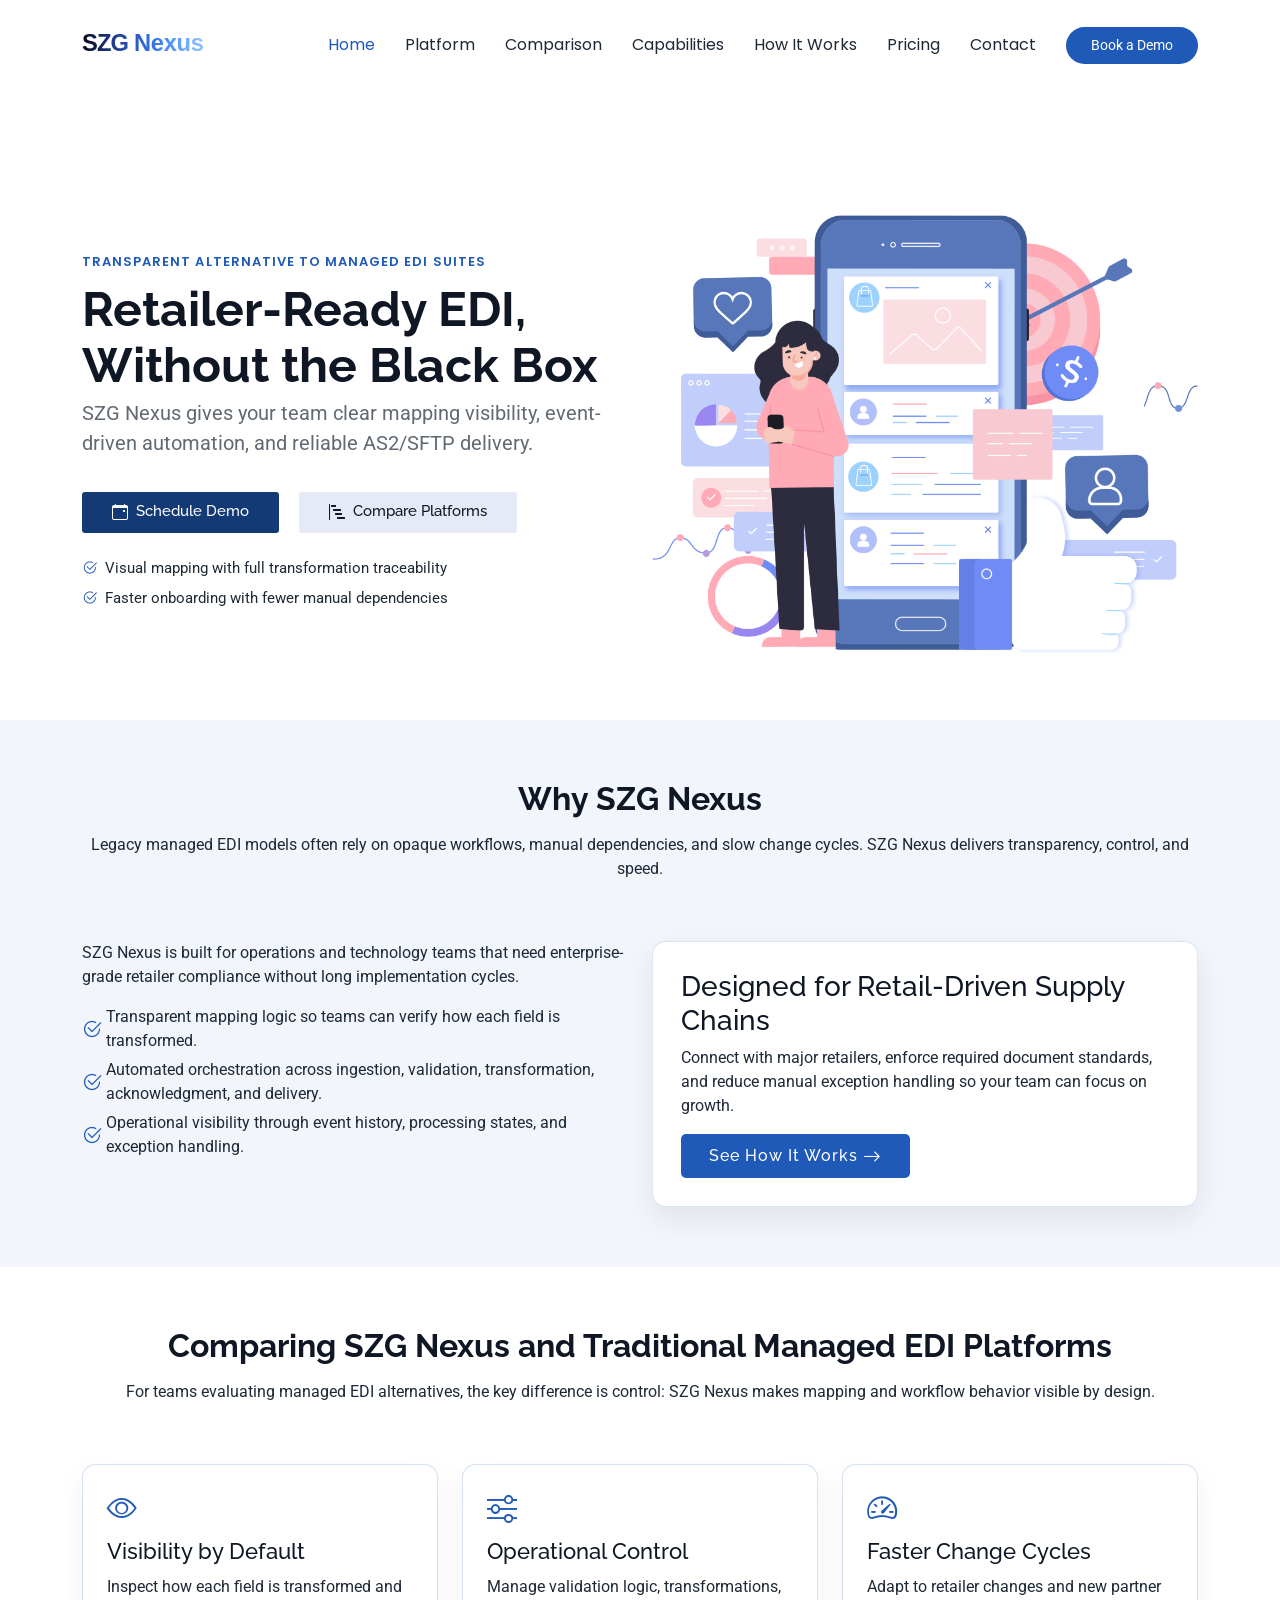
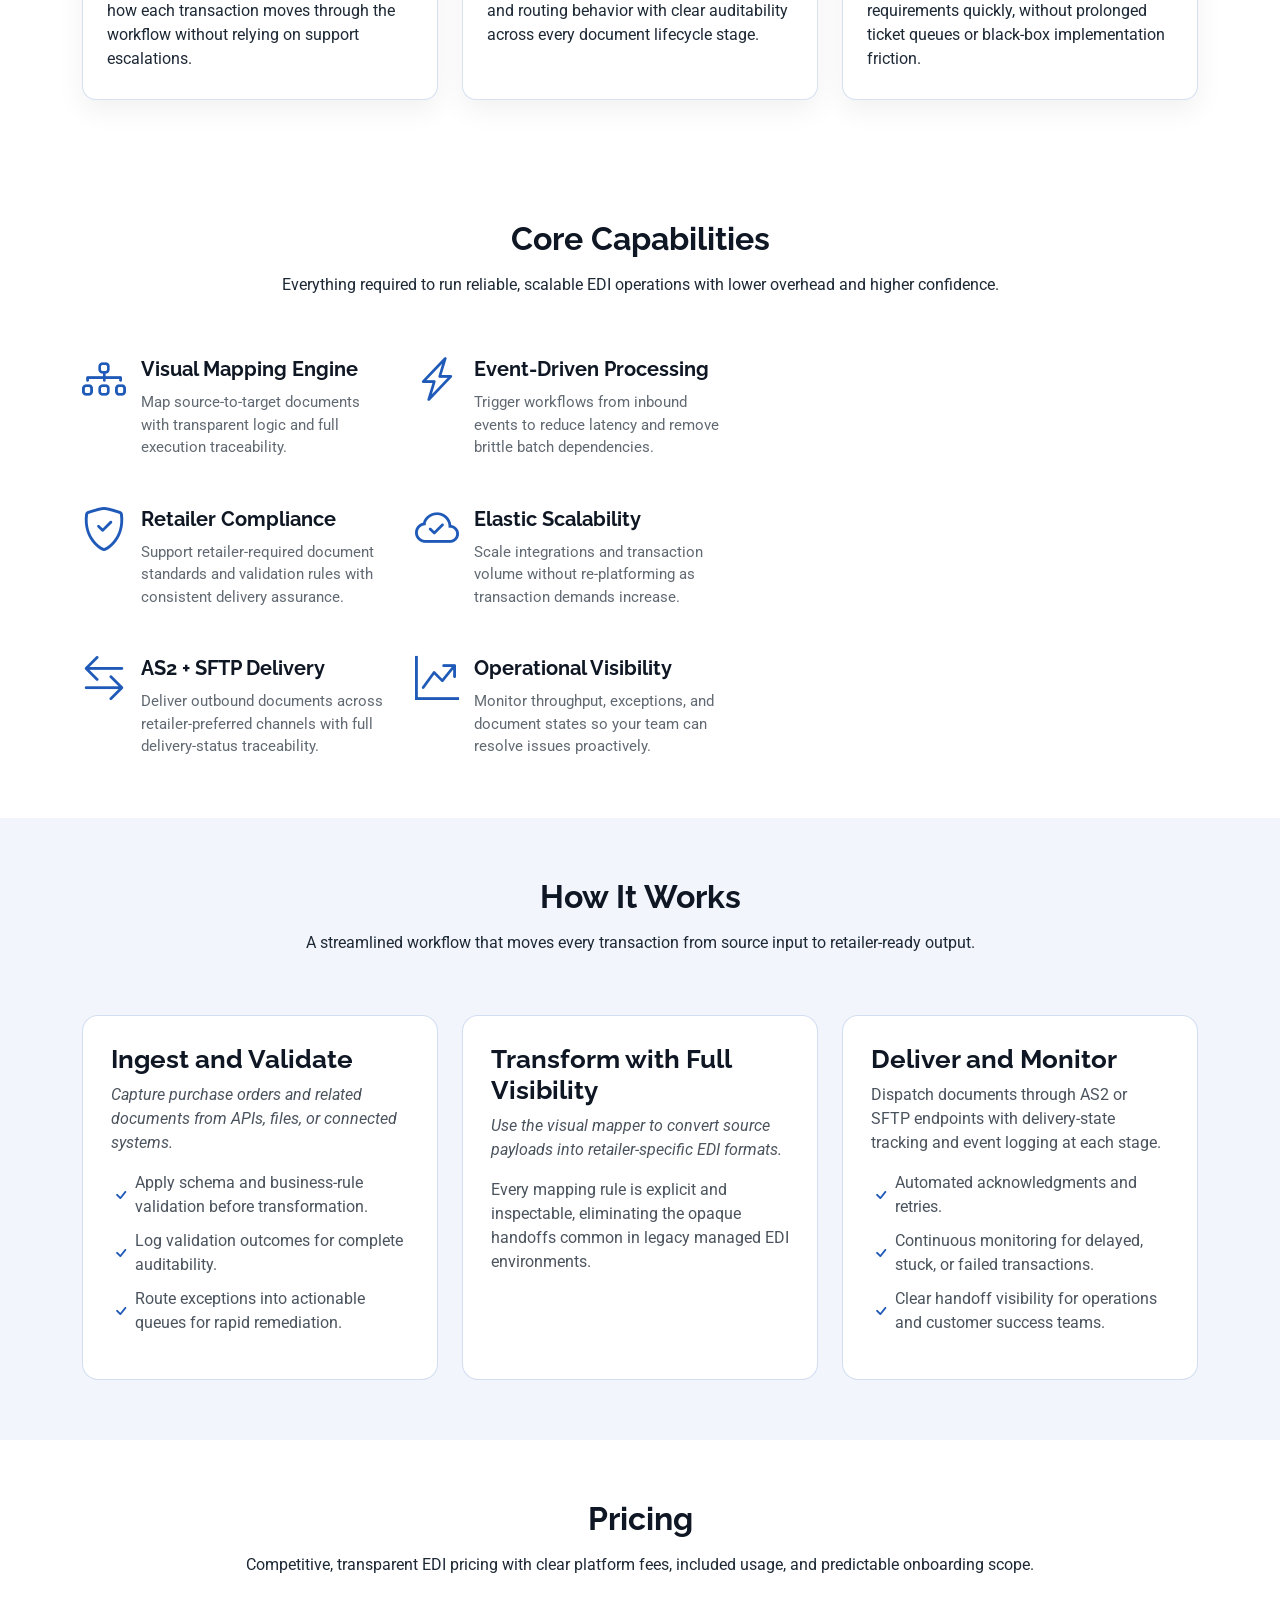
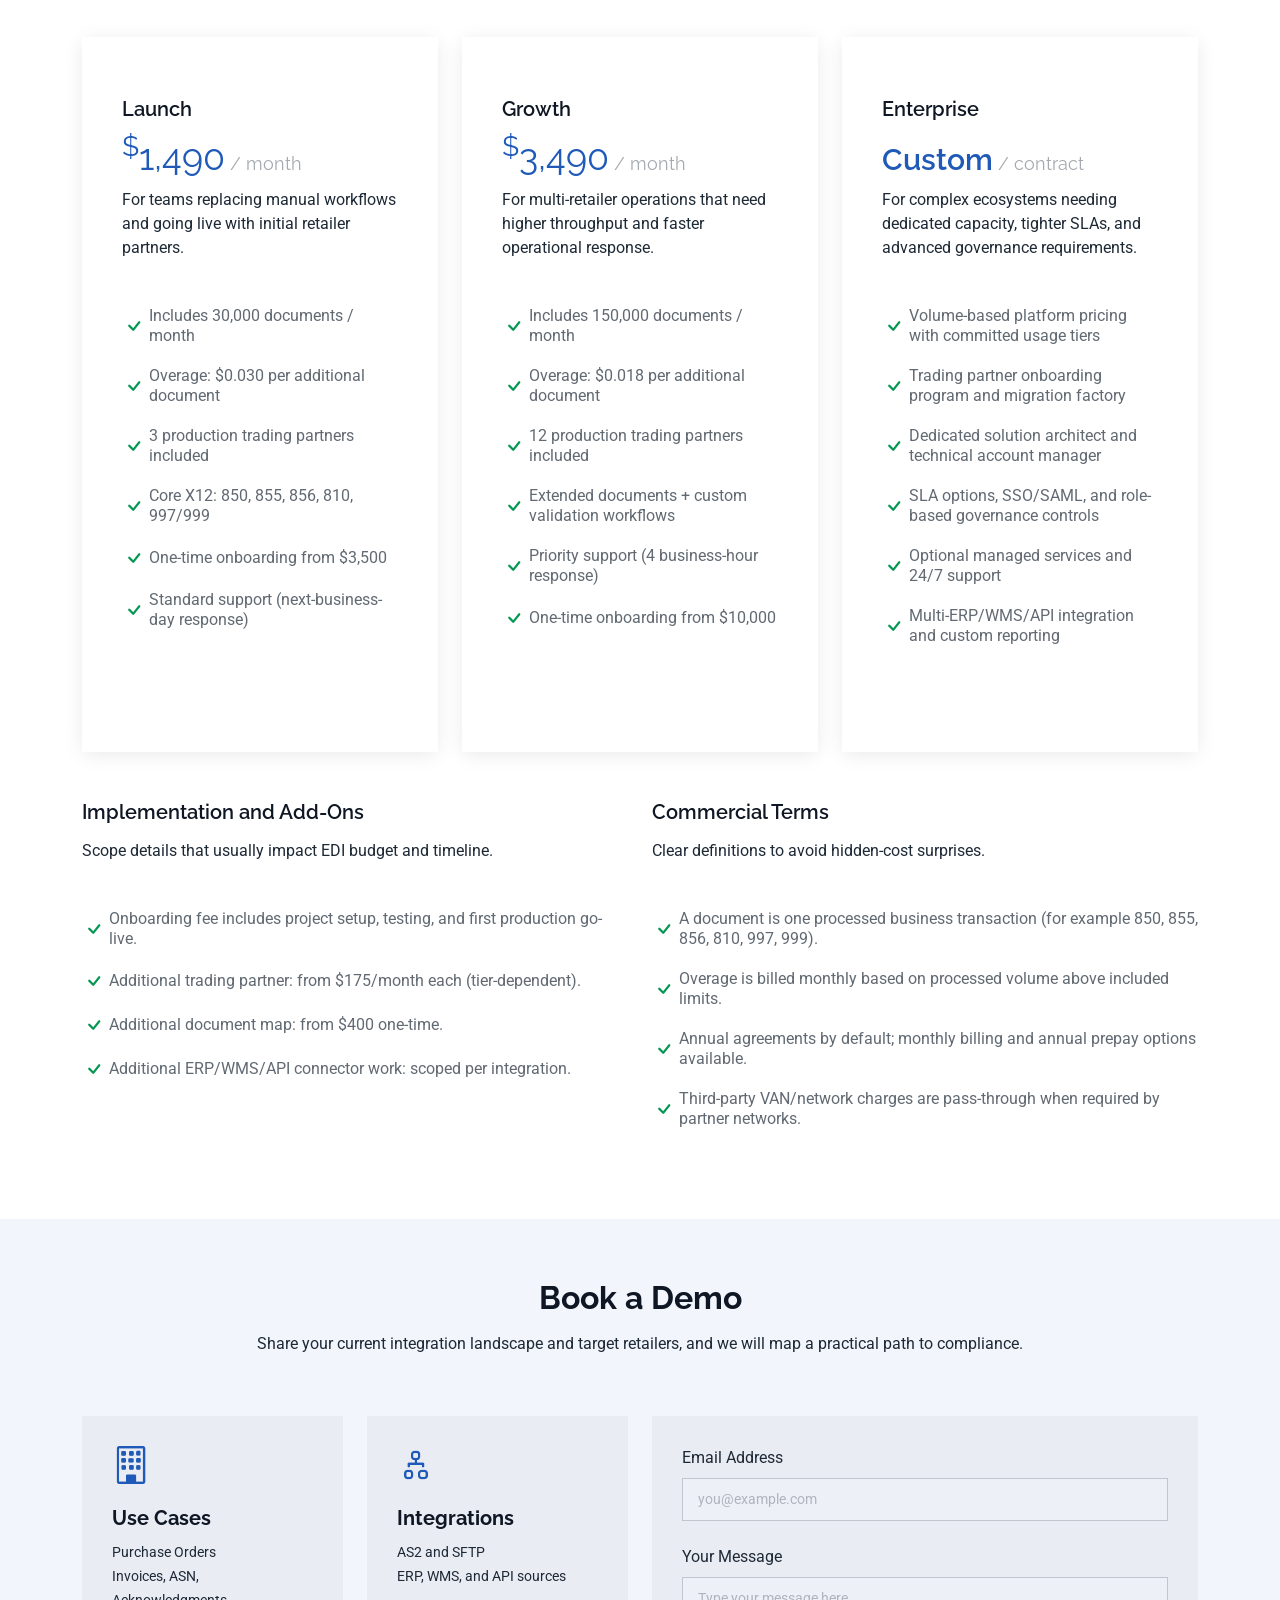
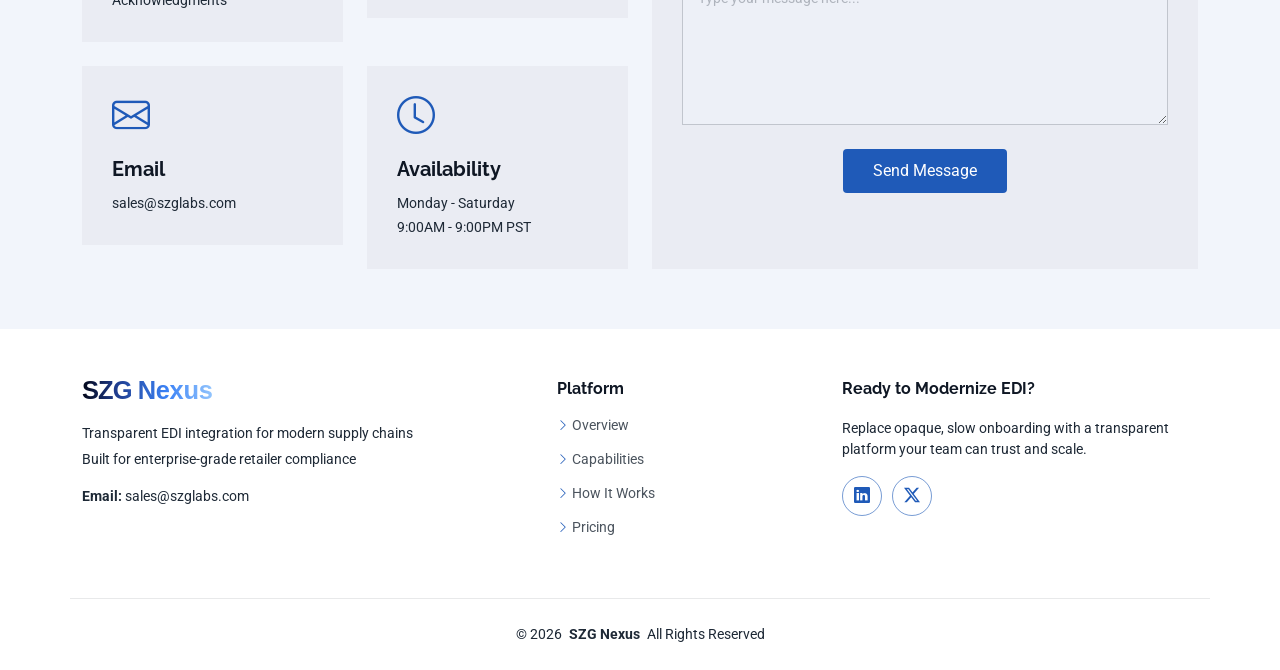
==== commit b366deb4: "add formspree" ====
--- a/index.html
+++ b/index.html
@@ -508,33 +508,29 @@
           </div>
 
           <div class="col-lg-6">
-            <form action="forms/contact.php" method="post" class="php-email-form" data-aos="fade-up" data-aos-delay="200">
+            <form id="syzygy-email" action="https://formspree.io/f/mqeyzggq" method="post" class="php-email-form" data-aos="fade-up" data-aos-delay="200">
               <div class="row gy-4">
-                <div class="col-md-6">
-                  <input type="text" name="name" class="form-control" placeholder="Full Name" required>
-                </div>
-
-                <div class="col-md-6">
-                  <input type="email" class="form-control" name="email" placeholder="Work Email" required>
-                </div>
-
+          
                 <div class="col-12">
-                  <input type="text" class="form-control" name="subject" placeholder="Company + Retailer Targets" required>
-                </div>
-
+                  <label for="email" class="form-label">Email Address</label>
+                  <input type="email" id="email" class="form-control" name="email" placeholder="you@example.com" required>
+                </div>
+          
                 <div class="col-12">
-                  <textarea class="form-control" name="message" rows="6" placeholder="Tell us about your current EDI environment, priorities, and timeline." required></textarea>
-                </div>
-
+                  <label for="message" class="form-label">Your Message</label>
+                  <textarea id="message" class="form-control" name="message" rows="6" placeholder="Type your message here..." required></textarea>
+                </div>
+          
                 <div class="col-12 text-center">
-                  <div class="loading">Loading</div>
-                  <div class="error-message"></div>
-                  <div class="sent-message">Your request has been submitted. A member of our team will follow up shortly.</div>
-                  <button type="submit">Request Demo</button>
-                </div>
+                  <div class="loading" style="display: none;">Loading</div>
+                  <div class="error-message" style="display: none;"></div>
+                  <div class="sent-message" style="display: none;">Your message has been sent. Thank you!</div>
+                  <button type="submit">Send Message</button>
+                </div>
+          
               </div>
             </form>
-          </div>
+          </div><!-- End Contact Form -->
         </div>
       </div>
     </section>
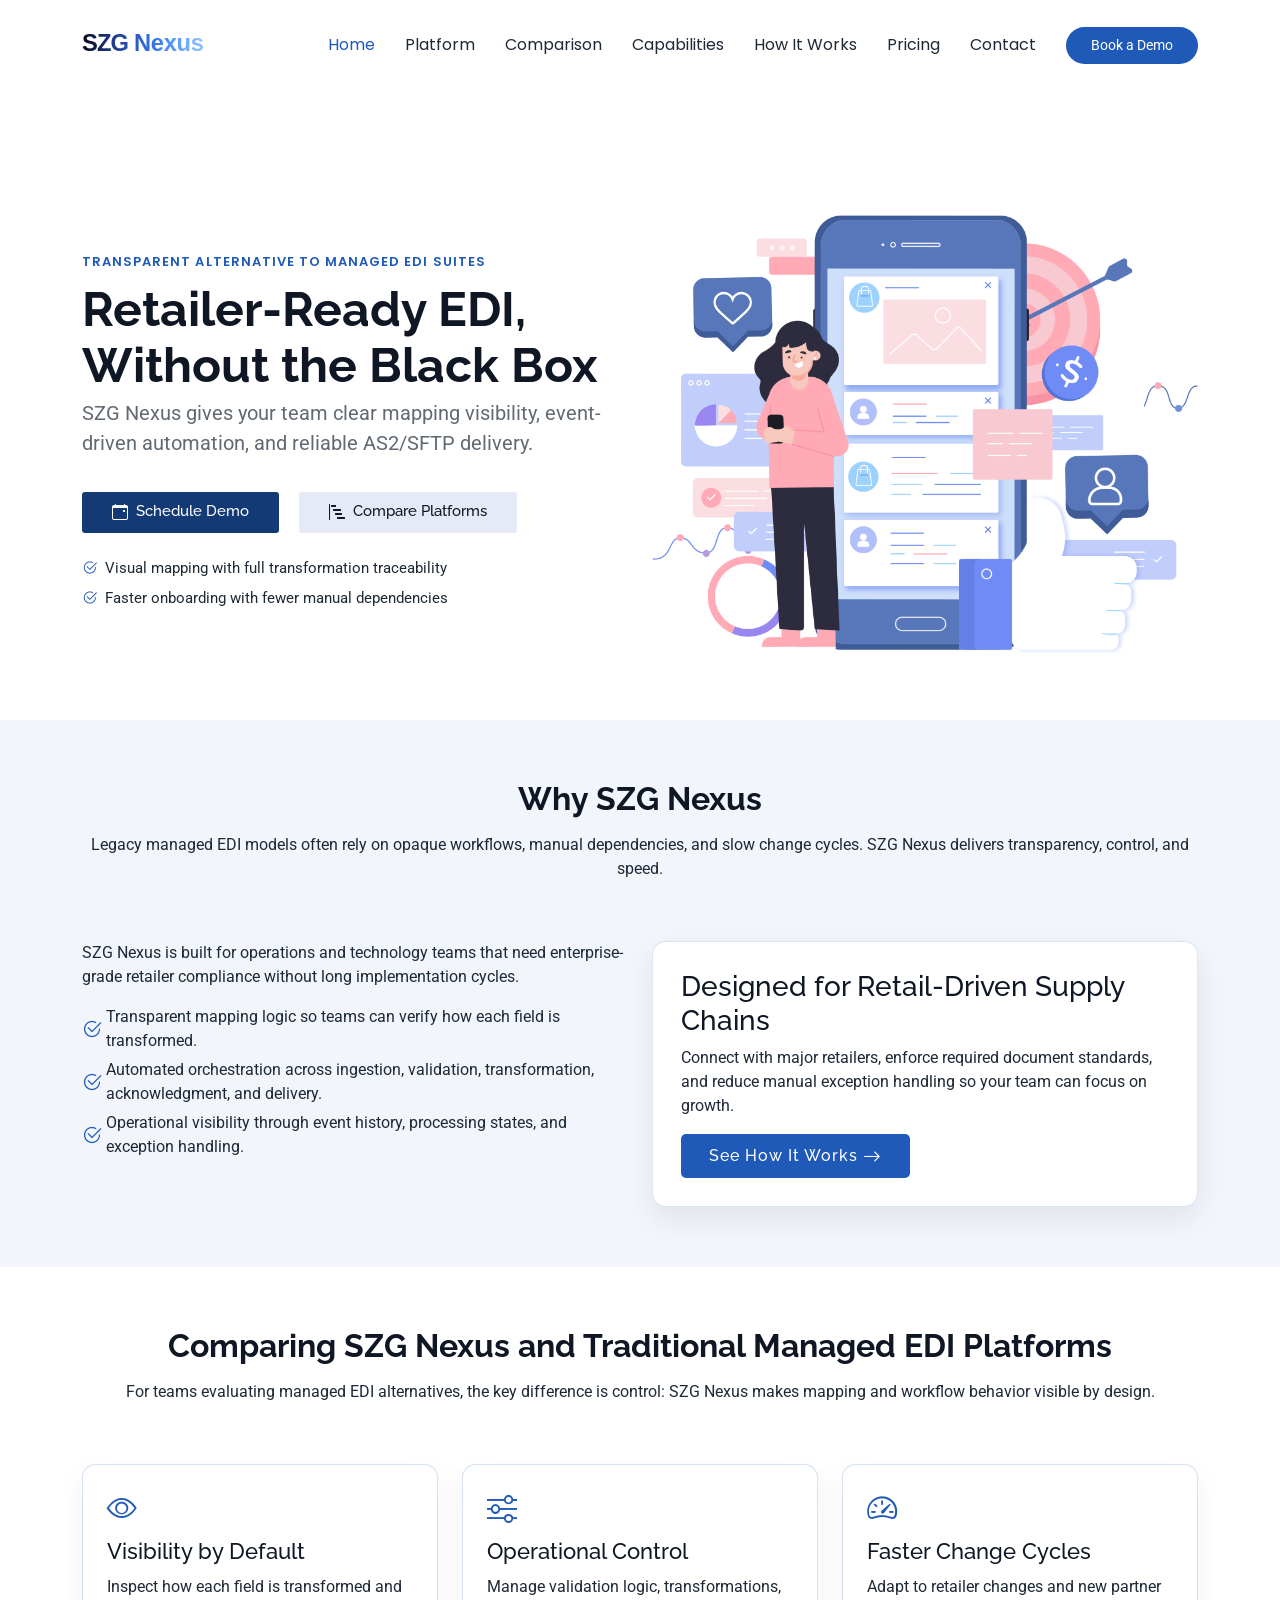
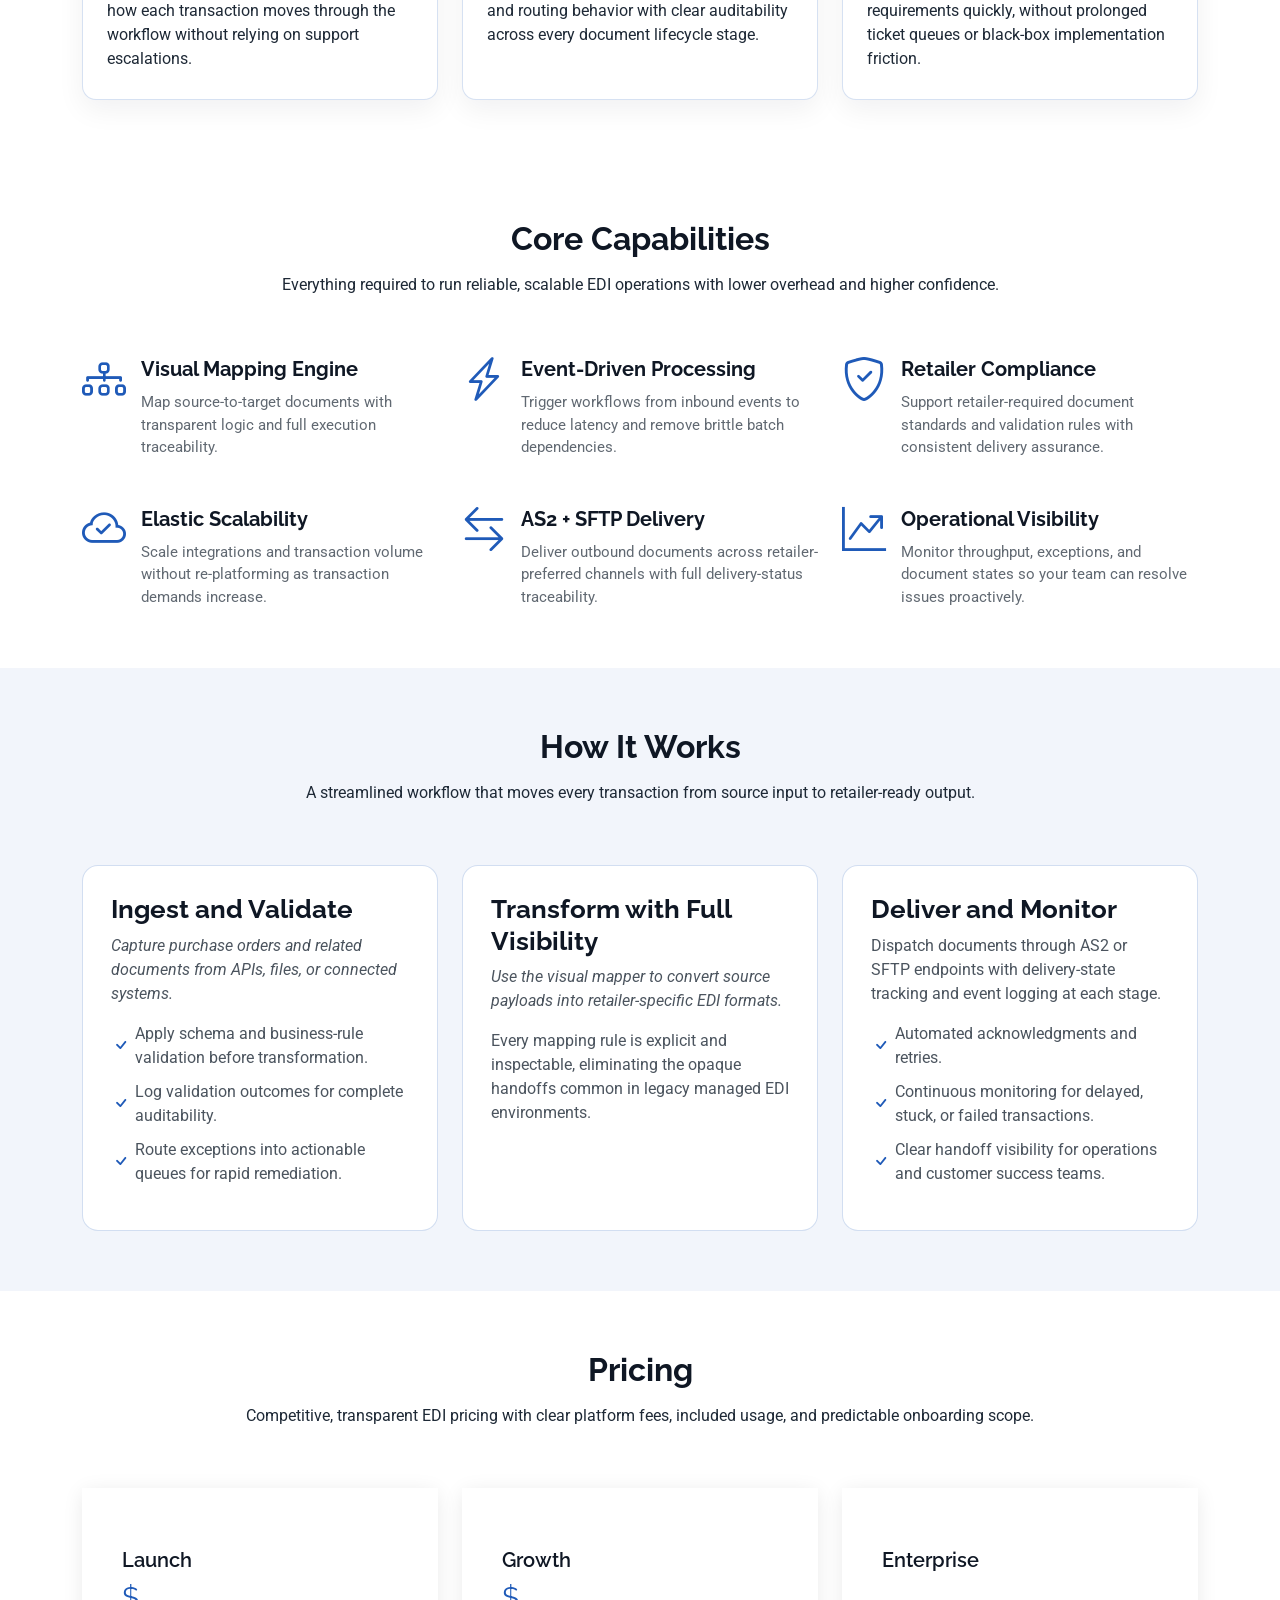
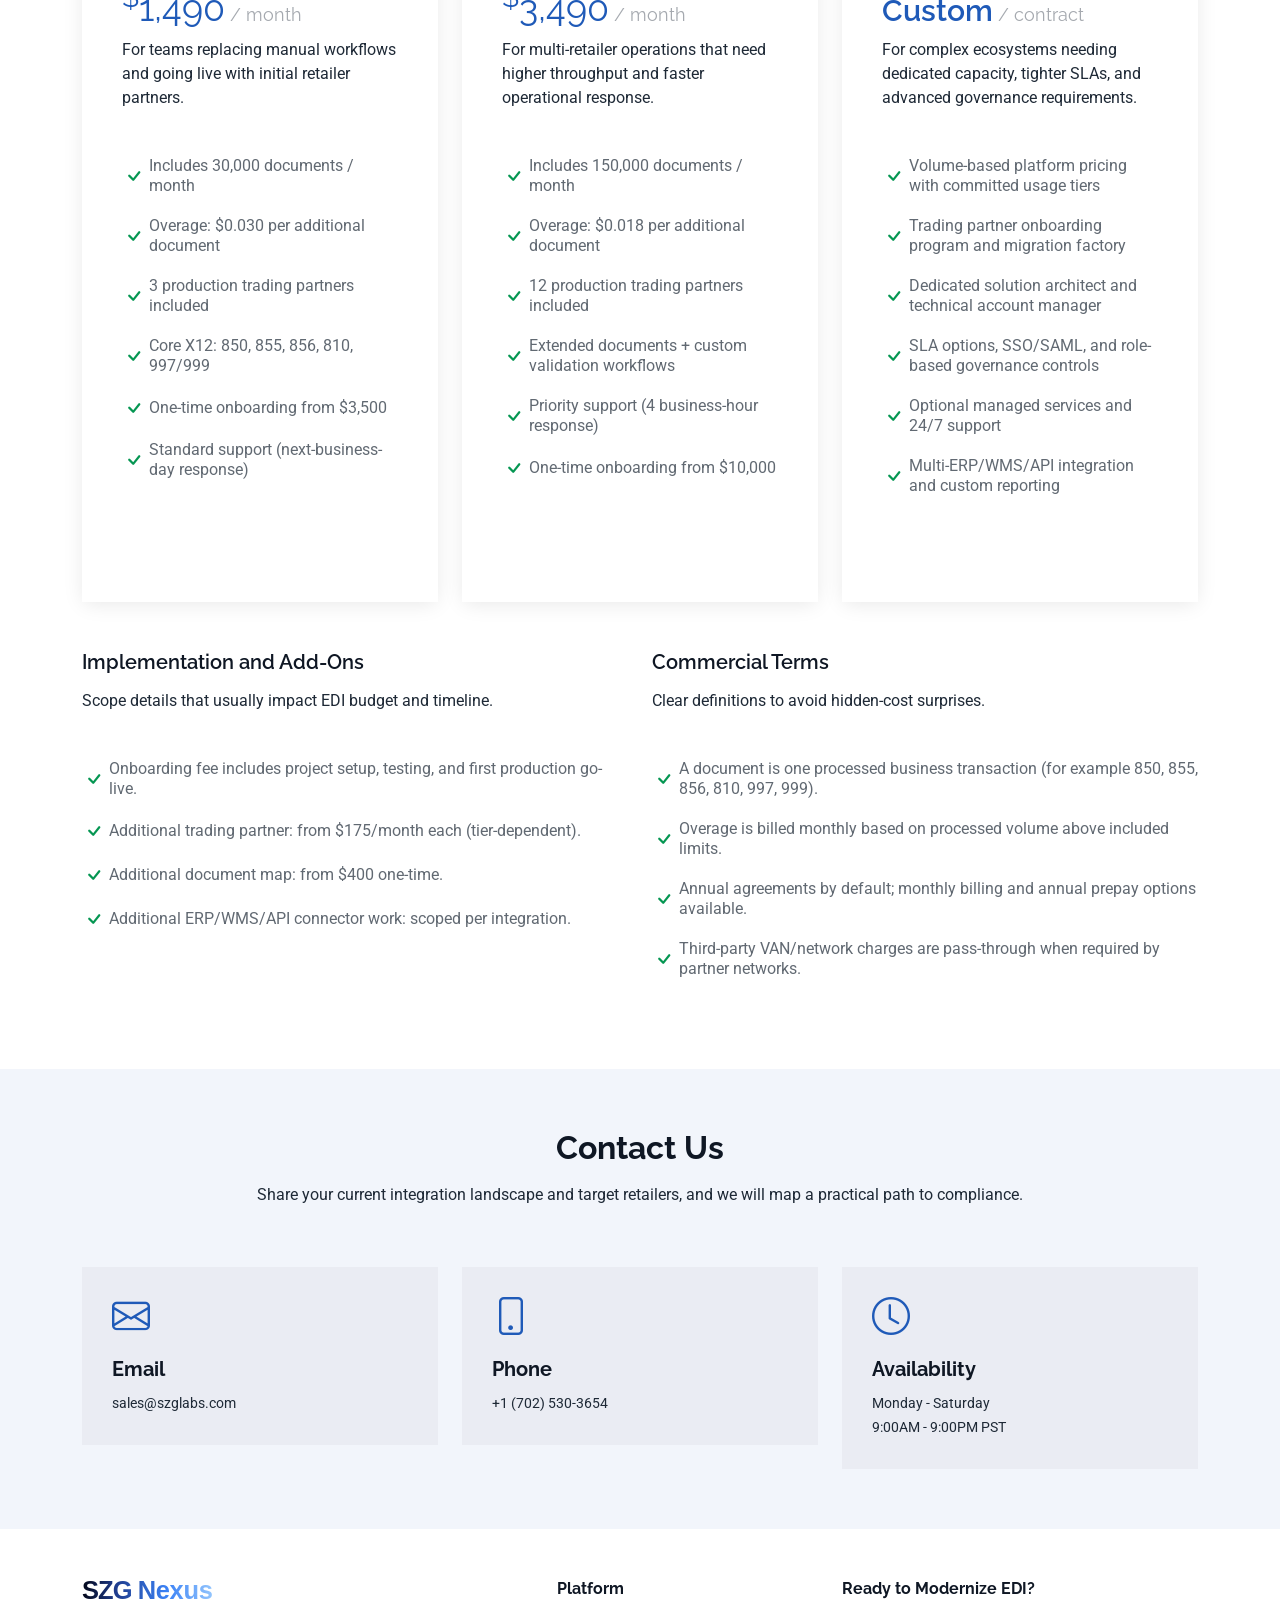
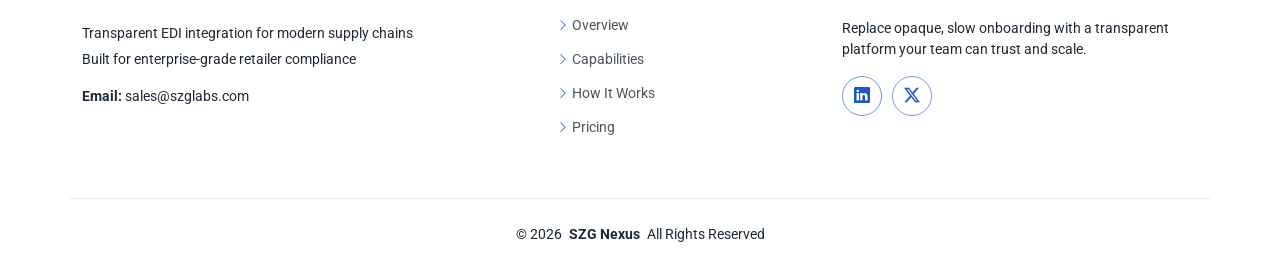
==== commit 7260441a: "fix social media buttons to share" ====
--- a/index.html
+++ b/index.html
@@ -24,7 +24,7 @@
   <meta name="twitter:image" content="https://www.edinexus.io/assets/img/hero-img.png">
   <meta name="theme-color" content="#1f5ab8">
 
-  <link href="assets/img/favicon.png" rel="icon">
+  <link href="assets/img/favicon.svg" rel="icon" type="image/svg+xml">
   <link href="assets/img/apple-touch-icon.png" rel="apple-touch-icon">
 
   <link href="https://fonts.googleapis.com" rel="preconnect">
@@ -78,6 +78,11 @@
       ]
     }
   </script>
+
+  <!-- Calendly link widget begin -->
+  <link href="https://assets.calendly.com/assets/external/widget.css" rel="stylesheet">
+  <script src="https://assets.calendly.com/assets/external/widget.js" type="text/javascript" async></script>
+  <!-- Calendly link widget end -->
 </head>
 
 <body class="index-page">
@@ -104,7 +109,9 @@
         <i class="mobile-nav-toggle d-xl-none bi bi-list"></i>
       </nav>
 
-      <a class="btn-getstarted" href="#contact">Book a Demo</a>
+      <a href="#" onclick="Calendly.initPopupWidget({url: 'https://calendly.com/szglabs-sales/szg-nexus-solutions-consultation'}); return false;" class="btn-getstarted" rel="noopener noreferrer">
+        Book a Demo
+      </a>
     </div>
   </header>
 
@@ -121,7 +128,10 @@
             <h1>Retailer-Ready EDI, Without the Black Box</h1>
             <p>SZG Nexus gives your team clear mapping visibility, event-driven automation, and reliable AS2/SFTP delivery.</p>
             <div class="d-flex mt-4 justify-content-center justify-content-md-start hero-cta-group">
-              <a href="#contact" class="download-btn"><i class="bi bi-calendar-event"></i><span>Schedule Demo</span></a>
+              <!-- <a href="#contact" class="download-btn"><i class="bi bi-calendar-event"></i><span>Schedule Demo</span></a> -->
+              <a href="#" class="download-btn" onclick="Calendly.initPopupWidget({url: 'https://calendly.com/szglabs-sales/szg-nexus-solutions-consultation'}); return false;" rel="noopener noreferrer">
+                <i class="bi bi-calendar-event"></i><span>Schedule Demo</span></a>
+              </a>
               <a href="#comparison" class="download-btn secondary-btn"><i class="bi bi-bar-chart-steps"></i><span>Compare Platforms</span></a>
             </div>
             <ul class="hero-proof mt-4">
@@ -208,9 +218,9 @@
             <img src="assets/img/features.svg" class="img-fluid features-illustration" alt="Illustration of connected EDI systems" loading="lazy" decoding="async">
           </div> -->
 
-          <div class="col-xl-7 d-flex" data-aos="fade-up" data-aos-delay="200">
+          <div class="col-lg-12 d-flex" data-aos="fade-up" data-aos-delay="200">
             <div class="row align-self-center gy-5">
-              <div class="col-md-6 icon-box">
+              <div class="col-md-6 col-lg-4 icon-box">
                 <i class="bi bi-diagram-3"></i>
                 <div>
                   <h4>Visual Mapping Engine</h4>
@@ -218,7 +228,7 @@
                 </div>
               </div>
 
-              <div class="col-md-6 icon-box">
+              <div class="col-md-6 col-lg-4 icon-box">
                 <i class="bi bi-lightning-charge"></i>
                 <div>
                   <h4>Event-Driven Processing</h4>
@@ -226,7 +236,7 @@
                 </div>
               </div>
 
-              <div class="col-md-6 icon-box">
+              <div class="col-md-6 col-lg-4 icon-box">
                 <i class="bi bi-shield-check"></i>
                 <div>
                   <h4>Retailer Compliance</h4>
@@ -234,7 +244,7 @@
                 </div>
               </div>
 
-              <div class="col-md-6 icon-box">
+              <div class="col-md-6 col-lg-4 icon-box">
                 <i class="bi bi-cloud-check"></i>
                 <div>
                   <h4>Elastic Scalability</h4>
@@ -242,7 +252,7 @@
                 </div>
               </div>
 
-              <div class="col-md-6 icon-box">
+              <div class="col-md-6 col-lg-4 icon-box">
                 <i class="bi bi-arrow-left-right"></i>
                 <div>
                   <h4>AS2 + SFTP Delivery</h4>
@@ -250,7 +260,7 @@
                 </div>
               </div>
 
-              <div class="col-md-6 icon-box">
+              <div class="col-md-6 col-lg-4 icon-box">
                 <i class="bi bi-graph-up-arrow"></i>
                 <div>
                   <h4>Operational Visibility</h4>
@@ -391,104 +401,18 @@
       </div>
     </section>
 
-    <!-- <section id="faq" class="faq section">
-      <div class="container section-title" data-aos="fade-up">
-        <h2>Frequently Asked Questions</h2>
-                  <p>Answers to common questions from organizations transitioning away from legacy EDI providers.</p>
-      </div>
-
-      <div class="container">
-        <div class="row justify-content-center">
-          <div class="col-lg-8">
-            <div class="faq-container">
-              <div class="faq-item faq-active" data-aos="fade-up" data-aos-delay="200">
-                <i class="faq-icon bi bi-question-circle"></i>
-                <h3>How quickly can we go live with a new retailer?</h3>
-                <div class="faq-content">
-                  <p>Most onboarding projects are completed in days, depending on document scope and retailer testing requirements.</p>
-                </div>
-                <i class="faq-toggle bi bi-chevron-right"></i>
-              </div>
-
-              <div class="faq-item" data-aos="fade-up" data-aos-delay="300">
-                <i class="faq-icon bi bi-question-circle"></i>
-                <h3>Do we need in-house EDI specialists to use SZG Nexus?</h3>
-                <div class="faq-content">
-                  <p>No. The visual mapping and workflow model are designed so operations, engineering, and integration teams can collaborate without deep expertise in legacy EDI tooling.</p>
-                </div>
-                <i class="faq-toggle bi bi-chevron-right"></i>
-              </div>
-
-              <div class="faq-item" data-aos="fade-up" data-aos-delay="400">
-                <i class="faq-icon bi bi-question-circle"></i>
-                <h3>Can SZG Nexus support both AS2 and SFTP partners?</h3>
-                <div class="faq-content">
-                  <p>Yes. SZG Nexus supports AS2 and SFTP delivery patterns and provides end-to-end status visibility across transport channels.</p>
-                </div>
-                <i class="faq-toggle bi bi-chevron-right"></i>
-              </div>
-
-              <div class="faq-item" data-aos="fade-up" data-aos-delay="500">
-                <i class="faq-icon bi bi-question-circle"></i>
-                <h3>How does SZG Nexus compare with traditional managed EDI platforms?</h3>
-                <div class="faq-content">
-                  <p>Teams evaluating alternatives to managed EDI suites choose SZG Nexus when they need transparent mapping logic, event-level workflow visibility, and faster operational control.</p>
-                </div>
-                <i class="faq-toggle bi bi-chevron-right"></i>
-              </div>
-
-              <div class="faq-item" data-aos="fade-up" data-aos-delay="600">
-                <i class="faq-icon bi bi-question-circle"></i>
-                <h3>How do you count documents for billing?</h3>
-                <div class="faq-content">
-                  <p>One processed business transaction counts as one document, including common X12 sets such as 850, 855, 856, 810, and acknowledgments like 997/999.</p>
-                </div>
-                <i class="faq-toggle bi bi-chevron-right"></i>
-              </div>
-
-              <div class="faq-item" data-aos="fade-up" data-aos-delay="700">
-                <i class="faq-icon bi bi-question-circle"></i>
-                <h3>What is included in onboarding and implementation?</h3>
-                <div class="faq-content">
-                  <p>Onboarding covers project kickoff, map/configuration setup, testing support, and first production go-live. Additional trading partners, maps, and custom connectors can be added as scoped services.</p>
-                </div>
-                <i class="faq-toggle bi bi-chevron-right"></i>
-              </div>
-            </div>
-          </div>
-        </div>
-      </div>
-    </section> -->
-
     <section id="contact" class="contact section light-background">
       <div class="container section-title" data-aos="fade-up">
-        <h2>Book a Demo</h2>
+        <h2>Contact Us</h2>
         <p>Share your current integration landscape and target retailers, and we will map a practical path to compliance.</p>
       </div>
 
       <div class="container" data-aos="fade-up" data-aos-delay="100">
         <div class="row gy-4">
-          <div class="col-lg-6">
+          <div class="col-lg-12">
             <div class="row gy-4">
-              <div class="col-md-6">
-                <div class="info-item" data-aos="fade" data-aos-delay="200">
-                  <i class="bi bi-building"></i>
-                  <h3>Use Cases</h3>
-                  <p>Purchase Orders</p>
-                  <p>Invoices, ASN, Acknowledgments</p>
-                </div>
-              </div>
-
-              <div class="col-md-6">
-                <div class="info-item" data-aos="fade" data-aos-delay="300">
-                  <i class="bi bi-diagram-2"></i>
-                  <h3>Integrations</h3>
-                  <p>AS2 and SFTP</p>
-                  <p>ERP, WMS, and API sources</p>
-                </div>
-              </div>
-
-              <div class="col-md-6">
+
+              <div class="col-md-4">
                 <div class="info-item" data-aos="fade" data-aos-delay="400">
                   <i class="bi bi-envelope"></i>
                   <h3>Email</h3>
@@ -496,7 +420,15 @@
                 </div>
               </div>
 
-              <div class="col-md-6">
+              <div class="col-md-4">
+                <div class="info-item" data-aos="fade" data-aos-delay="400">
+                  <i class="bi bi-phone"></i>
+                  <h3>Phone</h3>
+                  <p>+1 (702) 530-3654</p>
+                </div>
+              </div>
+
+              <div class="col-md-4">
                 <div class="info-item" data-aos="fade" data-aos-delay="500">
                   <i class="bi bi-clock"></i>
                   <h3>Availability</h3>
@@ -507,7 +439,7 @@
             </div>
           </div>
 
-          <div class="col-lg-6">
+          <!-- <div class="col-lg-6">
             <form id="syzygy-email" action="https://formspree.io/f/mqeyzggq" method="post" class="php-email-form" data-aos="fade-up" data-aos-delay="200">
               <div class="row gy-4">
           
@@ -530,7 +462,7 @@
           
               </div>
             </form>
-          </div><!-- End Contact Form -->
+          </div> -->
         </div>
       </div>
     </section>
@@ -565,8 +497,8 @@
           <h4>Ready to Modernize EDI?</h4>
           <p>Replace opaque, slow onboarding with a transparent platform your team can trust and scale.</p>
           <div class="social-links d-flex">
-            <a href="#" aria-label="LinkedIn"><i class="bi bi-linkedin"></i></a>
-            <a href="#" aria-label="X"><i class="bi bi-twitter-x"></i></a>
+            <a href="https://www.linkedin.com/shareArticle?mini=true&url=https://www.edinexus.io/&title=SZG%20Nexus%20%7C%20Transparent%20EDI%20Integration%20Platform" target="_blank" rel="noopener" aria-label="Share on LinkedIn"><i class="bi bi-linkedin"></i></a>
+            <a href="https://twitter.com/share?url=https://www.edinexus.io/&text=A%20transparent%2C%20event-driven%20EDI%20platform%20for%20teams%20comparing%20alternatives%20to%20managed%20EDI%20suites." target="_blank" rel="noopener" aria-label="Share on X"><i class="bi bi-twitter-x"></i></a>
           </div>
         </div>
       </div>
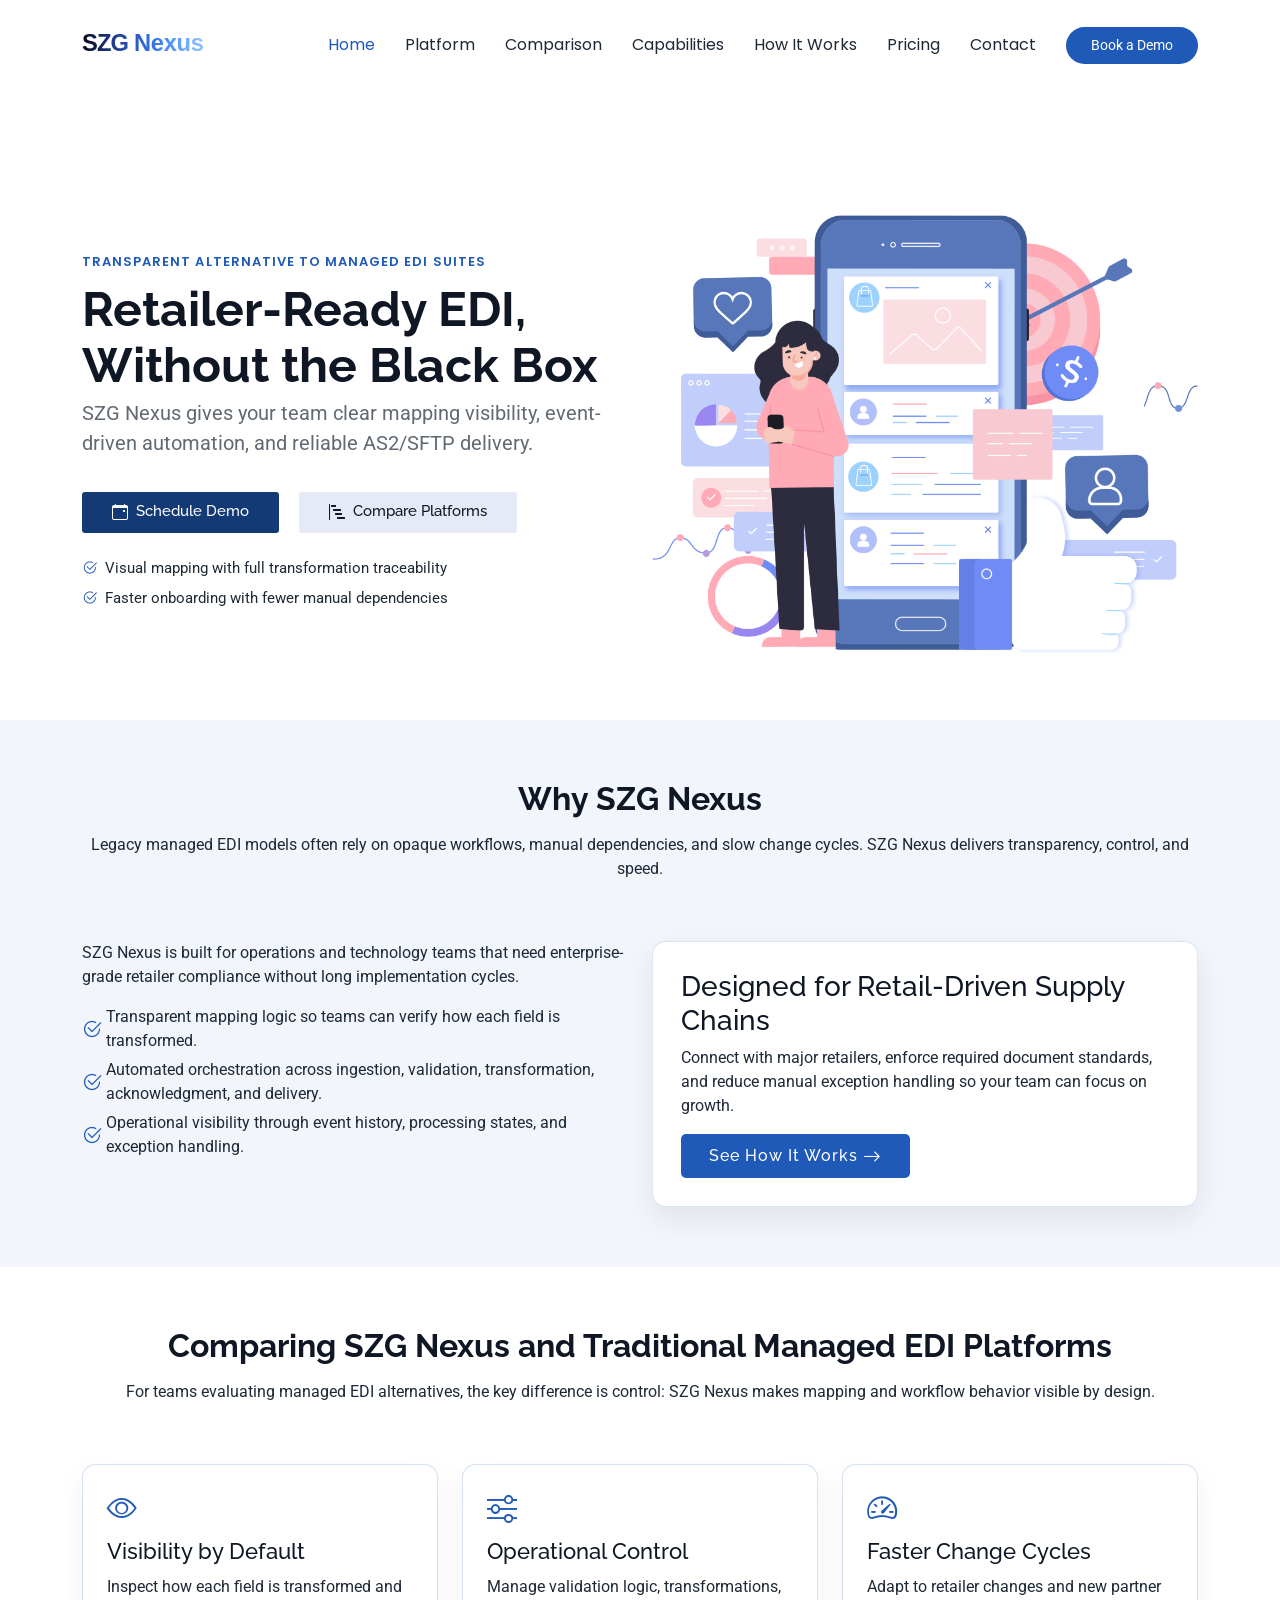
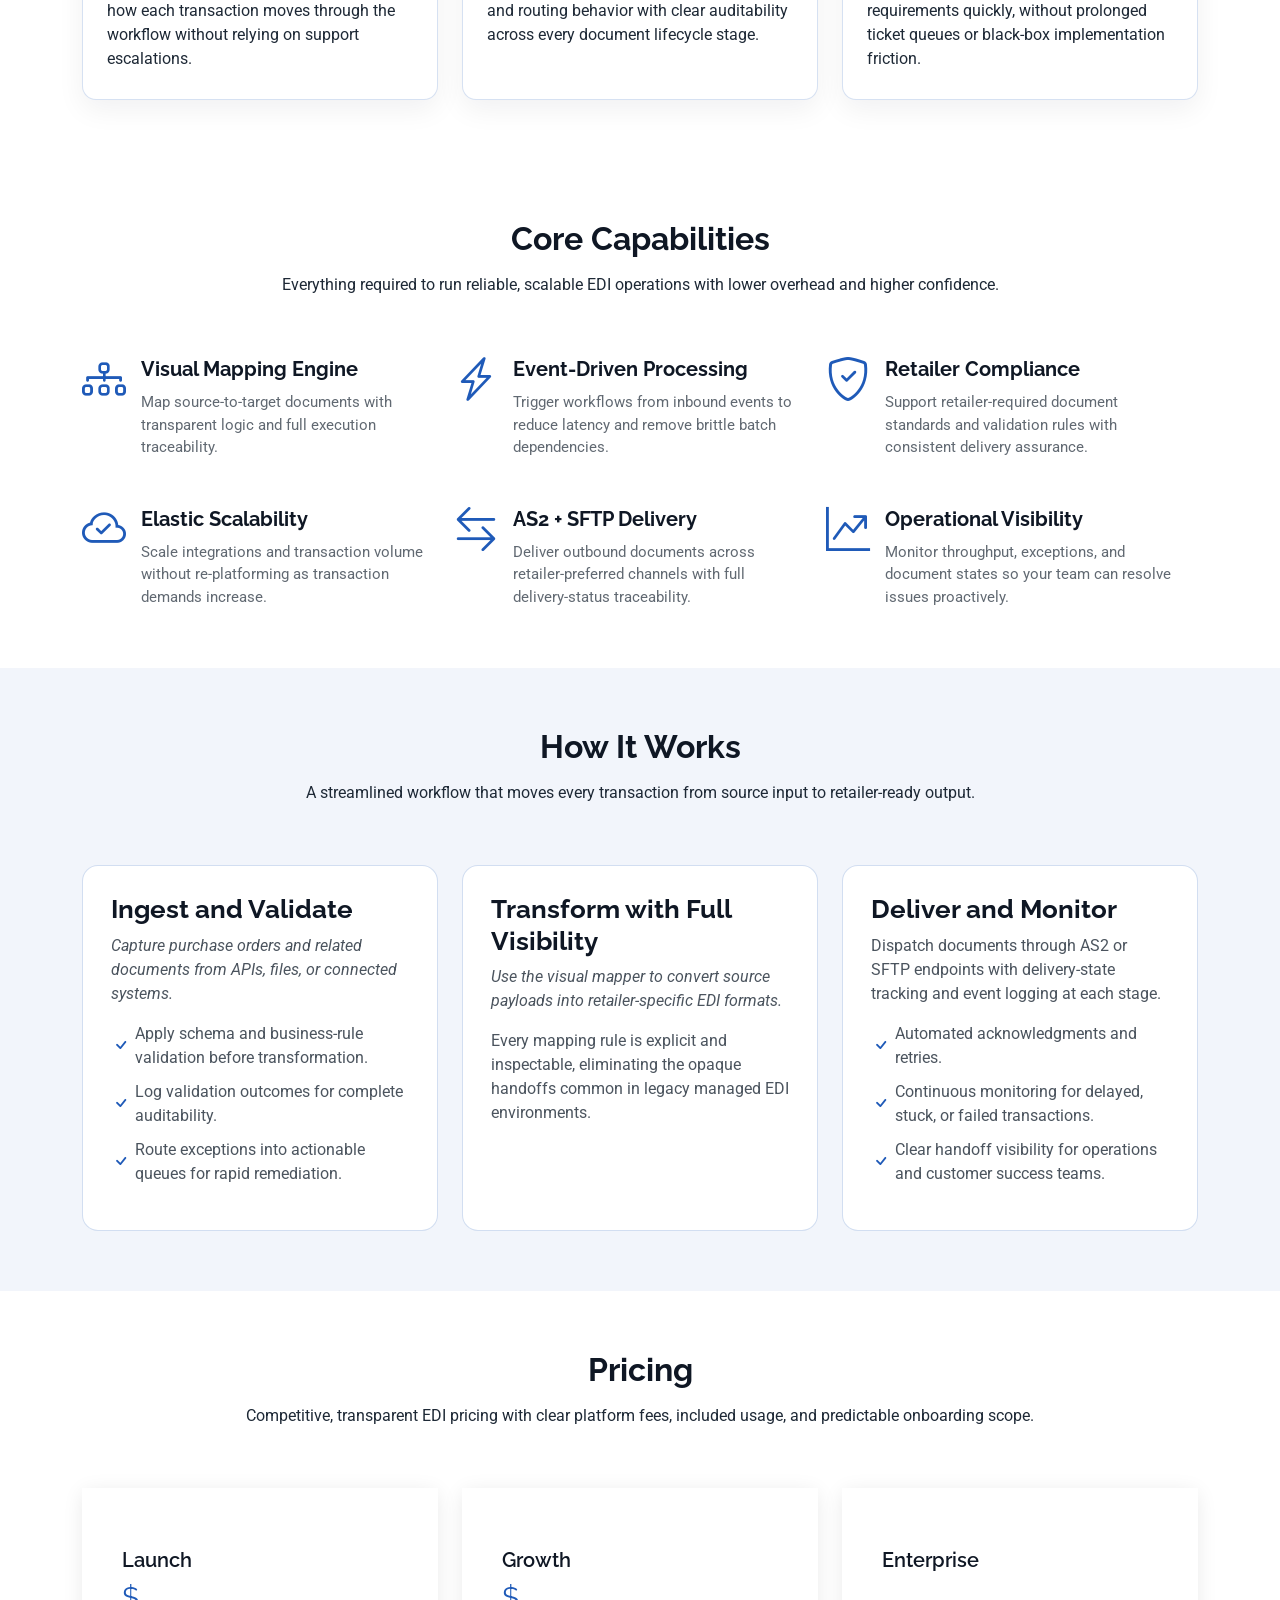
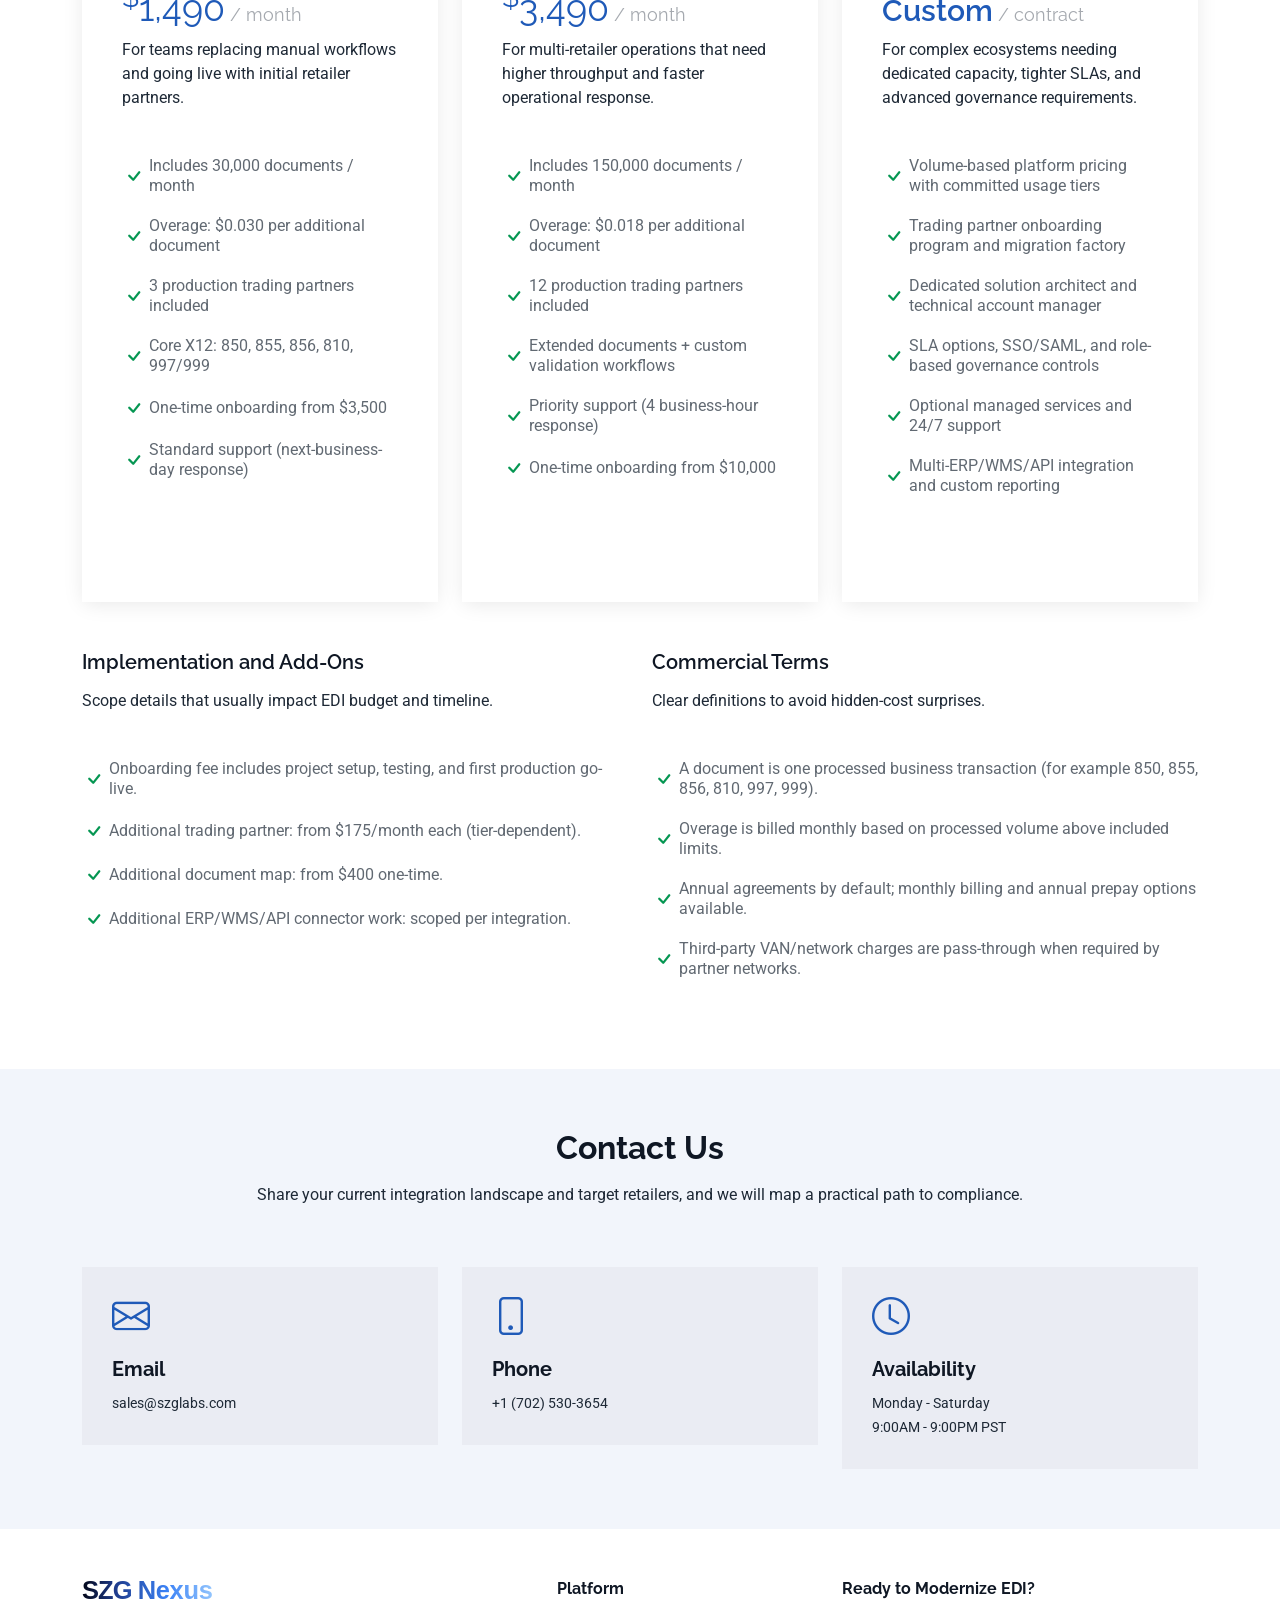
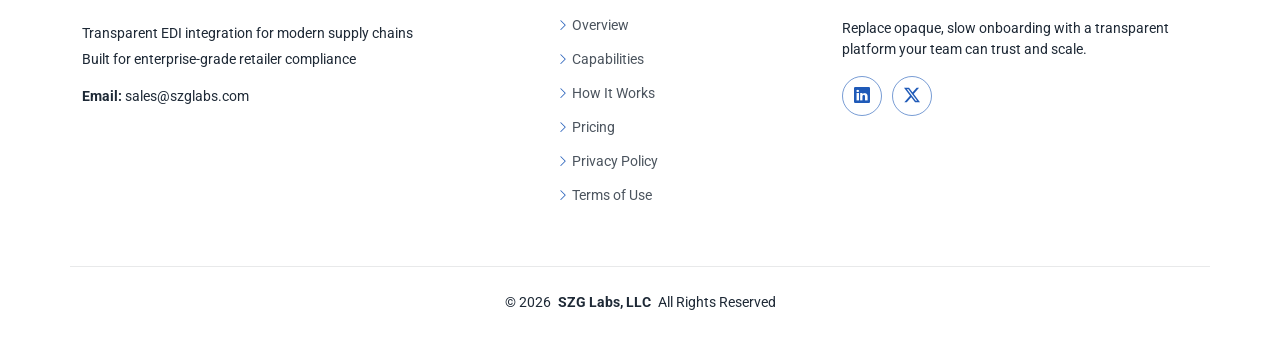
==== commit ef6675cd: "update SEO" ====
--- a/index.html
+++ b/index.html
@@ -7,21 +7,21 @@
   <title>SZG Nexus | Transparent EDI Integration Platform</title>
   <meta name="description" content="SZG Nexus is a transparent, event-driven EDI integration platform for teams that need visibility, control, and faster retailer compliance.">
   <meta name="robots" content="index,follow">
-  <link rel="canonical" href="https://www.edinexus.io/">
-  <link rel="alternate" hreflang="en-US" href="https://www.edinexus.io/">
+  <link rel="canonical" href="https://nexus.szglabs.com/">
+  <link rel="alternate" hreflang="en-US" href="https://nexus.szglabs.com/">
   <meta name="keywords" content="managed EDI alternative, EDI integration platform, retailer compliance, AS2, SFTP, visual mapping, supply chain automation">
   <meta name="author" content="SZG Nexus">
-  <meta property="og:url" content="https://www.edinexus.io/">
+  <meta property="og:url" content="https://nexus.szglabs.com/">
   <meta property="og:site_name" content="SZG Nexus">
   <meta property="og:title" content="SZG Nexus | Transparent EDI Integration Platform">
   <meta property="og:description" content="Automate purchase orders, invoices, and acknowledgments with visual mapping, event-driven orchestration, and operational visibility.">
   <meta property="og:type" content="website">
   <meta property="og:locale" content="en_US">
-  <meta property="og:image" content="https://www.edinexus.io/assets/img/hero-img.png">
+  <meta property="og:image" content="https://nexus.szglabs.com/assets/img/hero-img.png">
   <meta name="twitter:card" content="summary_large_image">
   <meta name="twitter:title" content="SZG Nexus | Transparent EDI Integration Platform">
   <meta name="twitter:description" content="A transparent, event-driven EDI platform for teams comparing alternatives to managed EDI suites.">
-  <meta name="twitter:image" content="https://www.edinexus.io/assets/img/hero-img.png">
+  <meta name="twitter:image" content="https://nexus.szglabs.com/assets/img/hero-img.png">
   <meta name="theme-color" content="#1f5ab8">
 
   <link href="assets/img/favicon.svg" rel="icon" type="image/svg+xml">
@@ -42,23 +42,23 @@
       "@graph": [
         {
           "@type": "Organization",
-          "@id": "https://www.edinexus.io/#organization",
+          "@id": "https://nexus.szglabs.com/#organization",
           "name": "SZG Nexus",
-          "url": "https://www.edinexus.io/",
-          "logo": "https://www.edinexus.io/assets/img/logo.svg"
+          "url": "https://nexus.szglabs.com/",
+          "logo": "https://nexus.szglabs.com/assets/img/logo.svg"
         },
         {
           "@type": "WebSite",
-          "@id": "https://www.edinexus.io/#website",
-          "url": "https://www.edinexus.io/",
+          "@id": "https://nexus.szglabs.com/#website",
+          "url": "https://nexus.szglabs.com/",
           "name": "SZG Nexus",
           "publisher": {
-            "@id": "https://www.edinexus.io/#organization"
+            "@id": "https://nexus.szglabs.com/#organization"
           }
         },
         {
       "@type": "SoftwareApplication",
-      "@id": "https://www.edinexus.io/#software",
+      "@id": "https://nexus.szglabs.com/#software",
       "name": "SZG Nexus",
       "applicationCategory": "BusinessApplication",
       "operatingSystem": "Web",
@@ -69,9 +69,9 @@
         "Event-driven orchestration",
         "Retailer-ready integrations"
       ],
-      "url": "https://www.edinexus.io/",
+      "url": "https://nexus.szglabs.com/",
       "publisher": {
-        "@id": "https://www.edinexus.io/#organization"
+        "@id": "https://nexus.szglabs.com/#organization"
       }
         },
         }
@@ -218,8 +218,8 @@
             <img src="assets/img/features.svg" class="img-fluid features-illustration" alt="Illustration of connected EDI systems" loading="lazy" decoding="async">
           </div> -->
 
-          <div class="col-lg-12 d-flex" data-aos="fade-up" data-aos-delay="200">
-            <div class="row align-self-center gy-5">
+          <div class="col-lg-12" data-aos="fade-up" data-aos-delay="200">
+            <div class="row gy-5 w-100">
               <div class="col-md-6 col-lg-4 icon-box">
                 <i class="bi bi-diagram-3"></i>
                 <div>
@@ -490,6 +490,8 @@
             <li><i class="bi bi-chevron-right"></i> <a href="#features">Capabilities</a></li>
             <li><i class="bi bi-chevron-right"></i> <a href="#feature-details">How It Works</a></li>
             <li><i class="bi bi-chevron-right"></i> <a href="#pricing">Pricing</a></li>
+            <li><i class="bi bi-chevron-right"></i> <a href="privacy-policy.html">Privacy Policy</a></li>
+            <li><i class="bi bi-chevron-right"></i> <a href="terms-of-use.html">Terms of Use</a></li>
           </ul>
         </div>
 
@@ -505,7 +507,7 @@
     </div>
 
     <div class="container copyright text-center mt-4">
-      <p>&copy; <span>2026</span> <strong class="px-1 sitename">SZG Nexus</strong> <span>All Rights Reserved</span></p>
+      <p>&copy; <span>2026</span> <strong class="px-1 sitename">SZG Labs, LLC</strong> <span>All Rights Reserved</span></p>
     </div>
   </footer>
 
